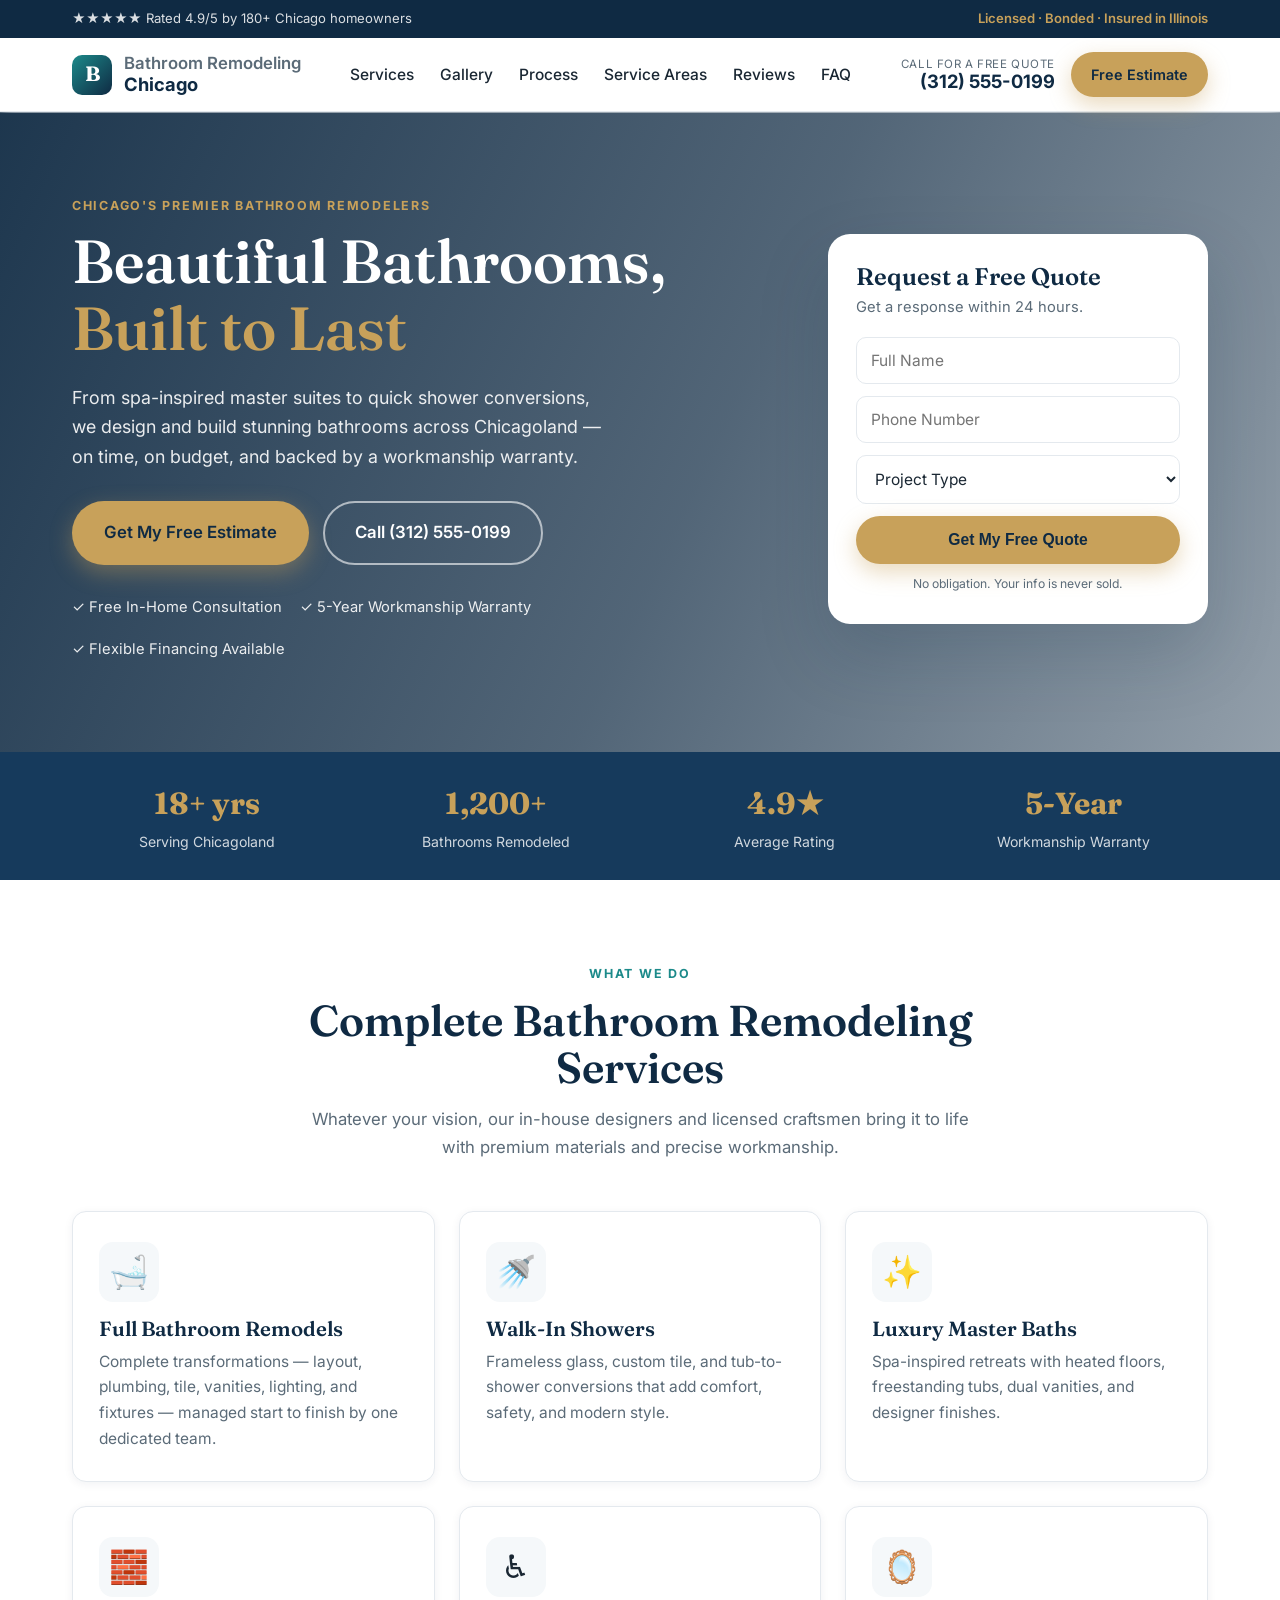
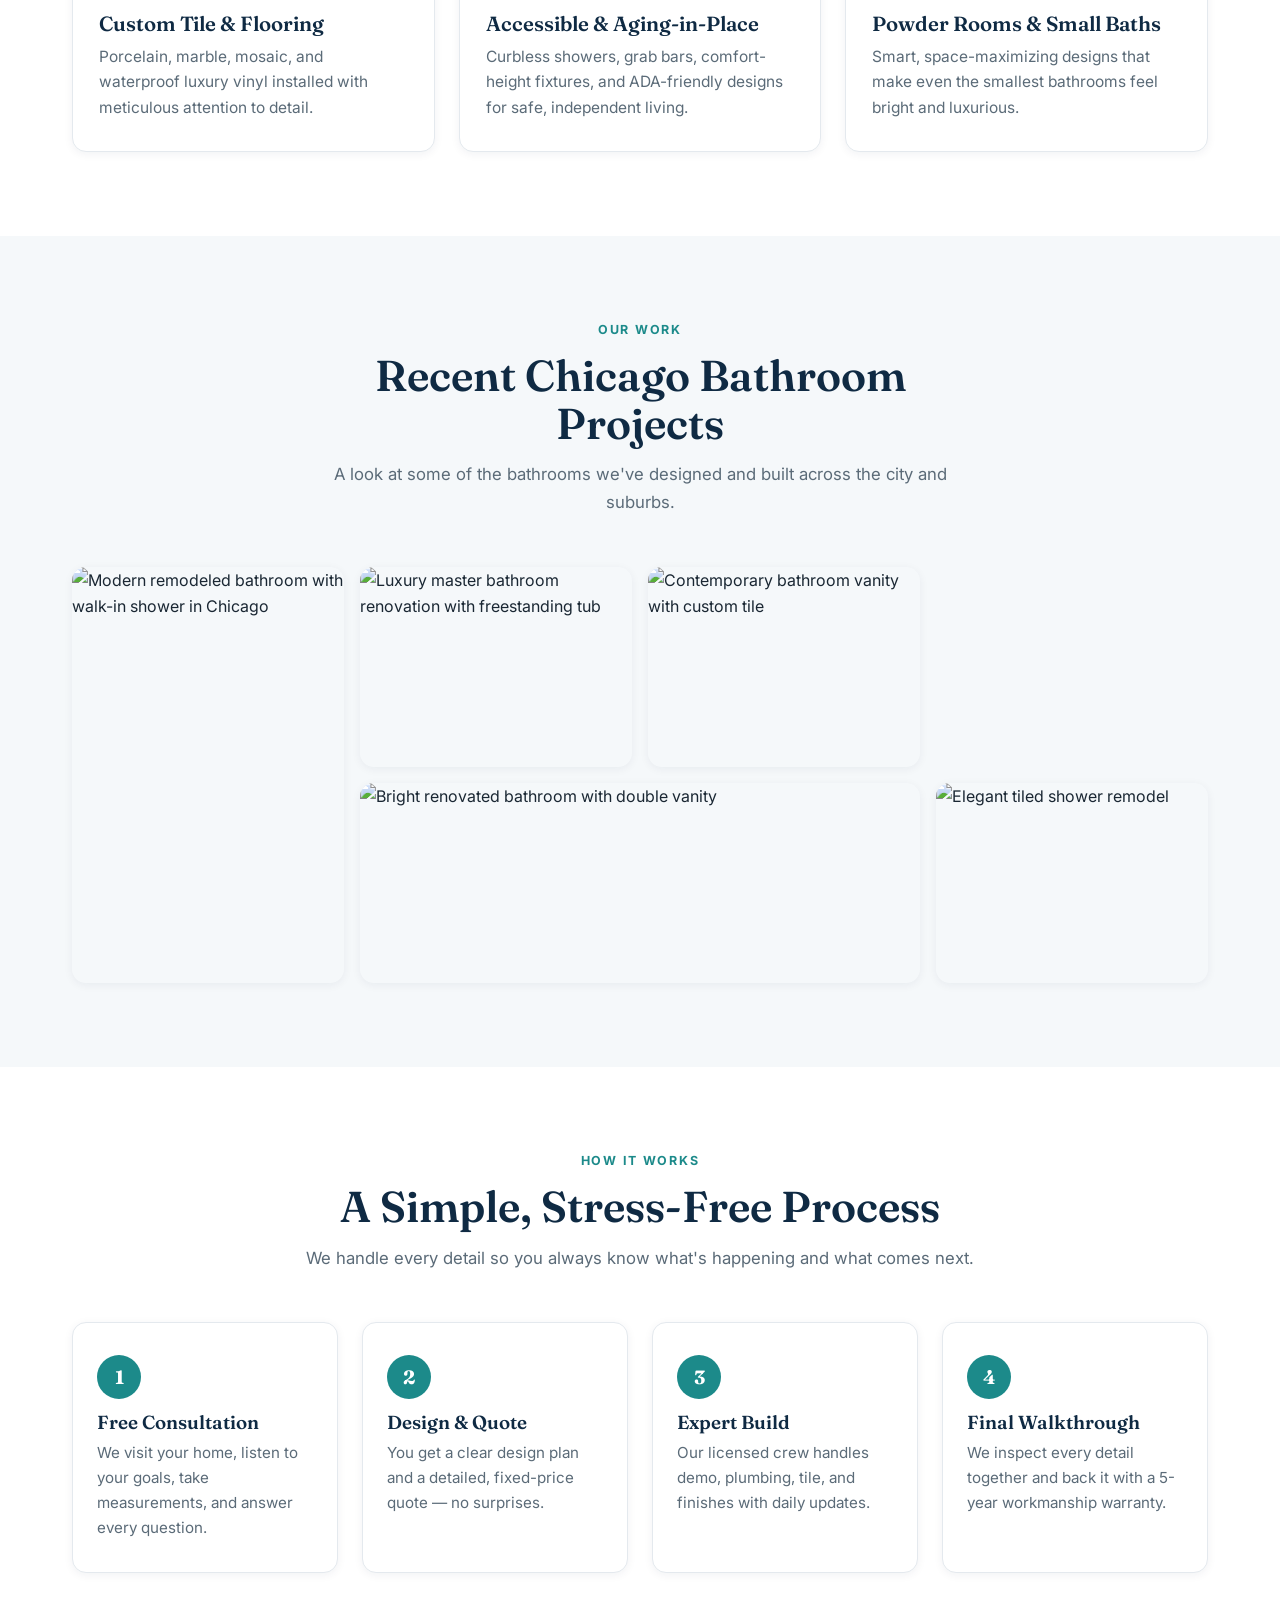
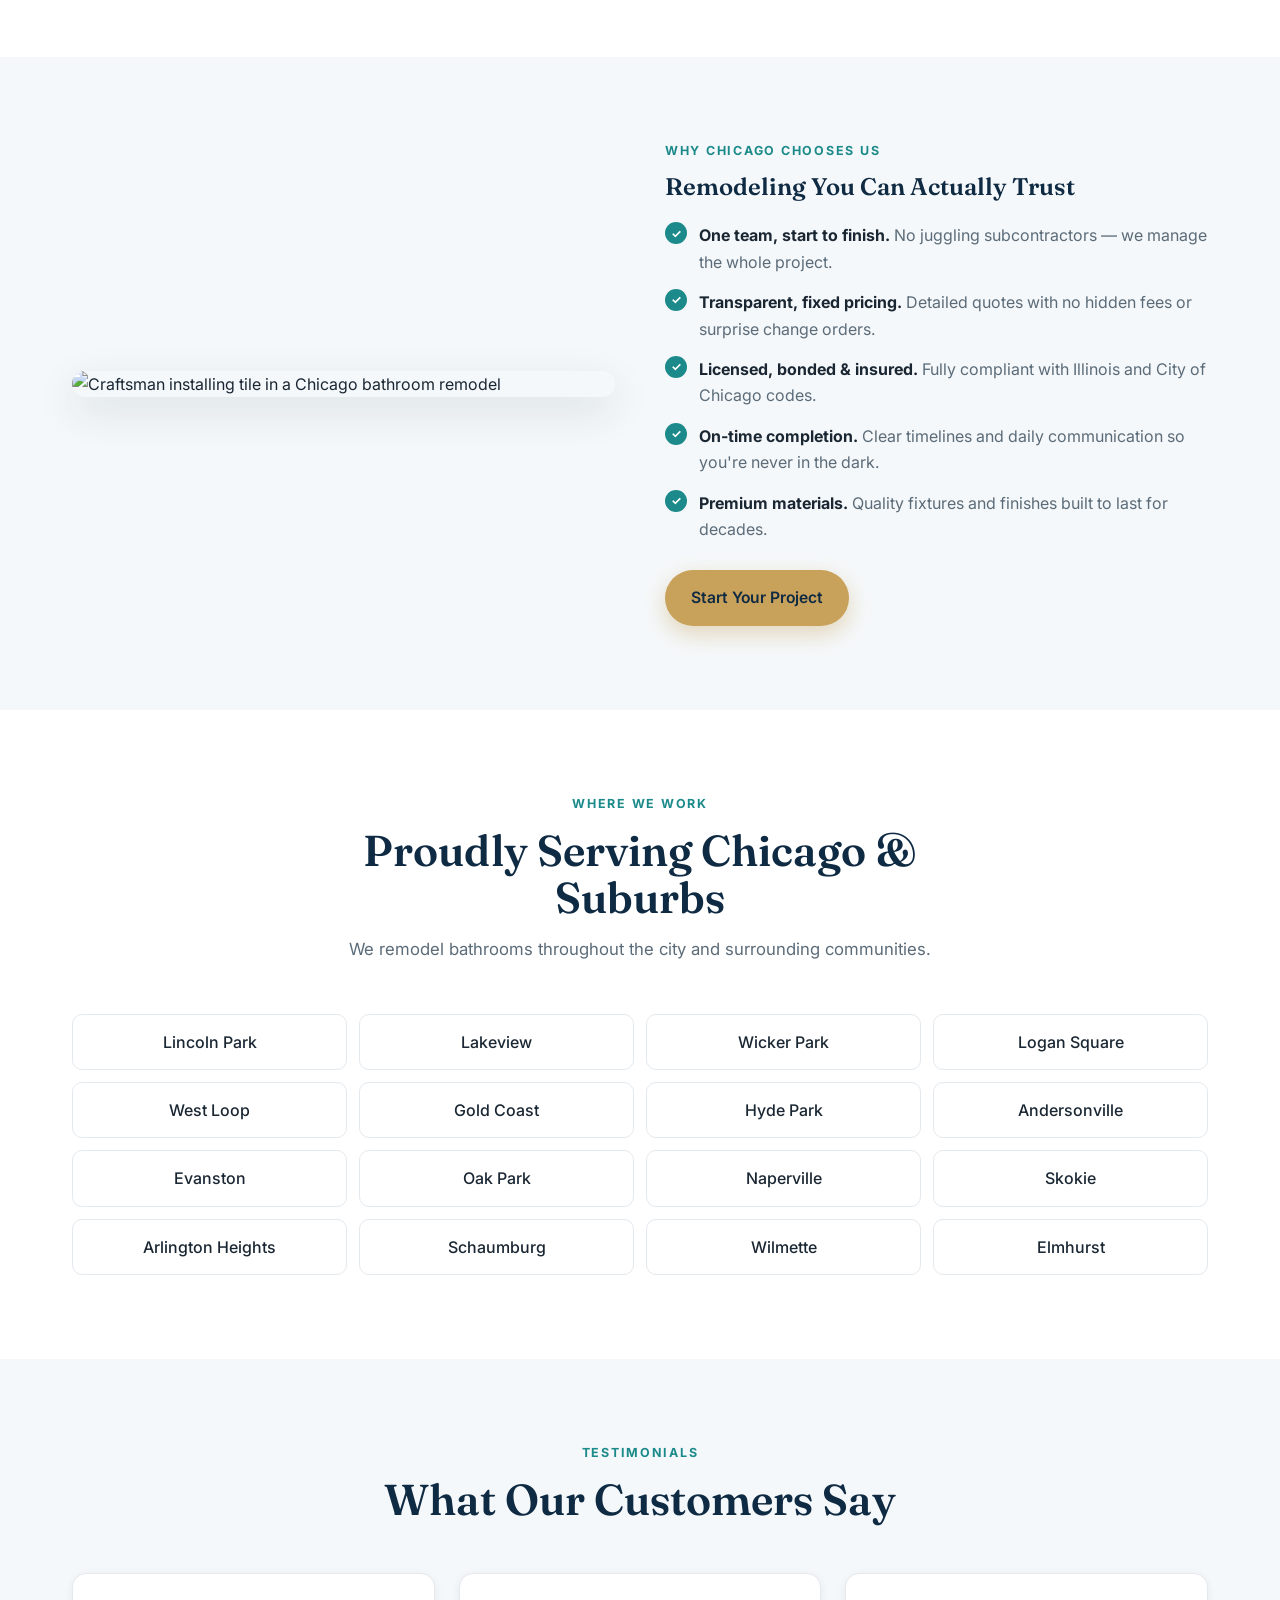
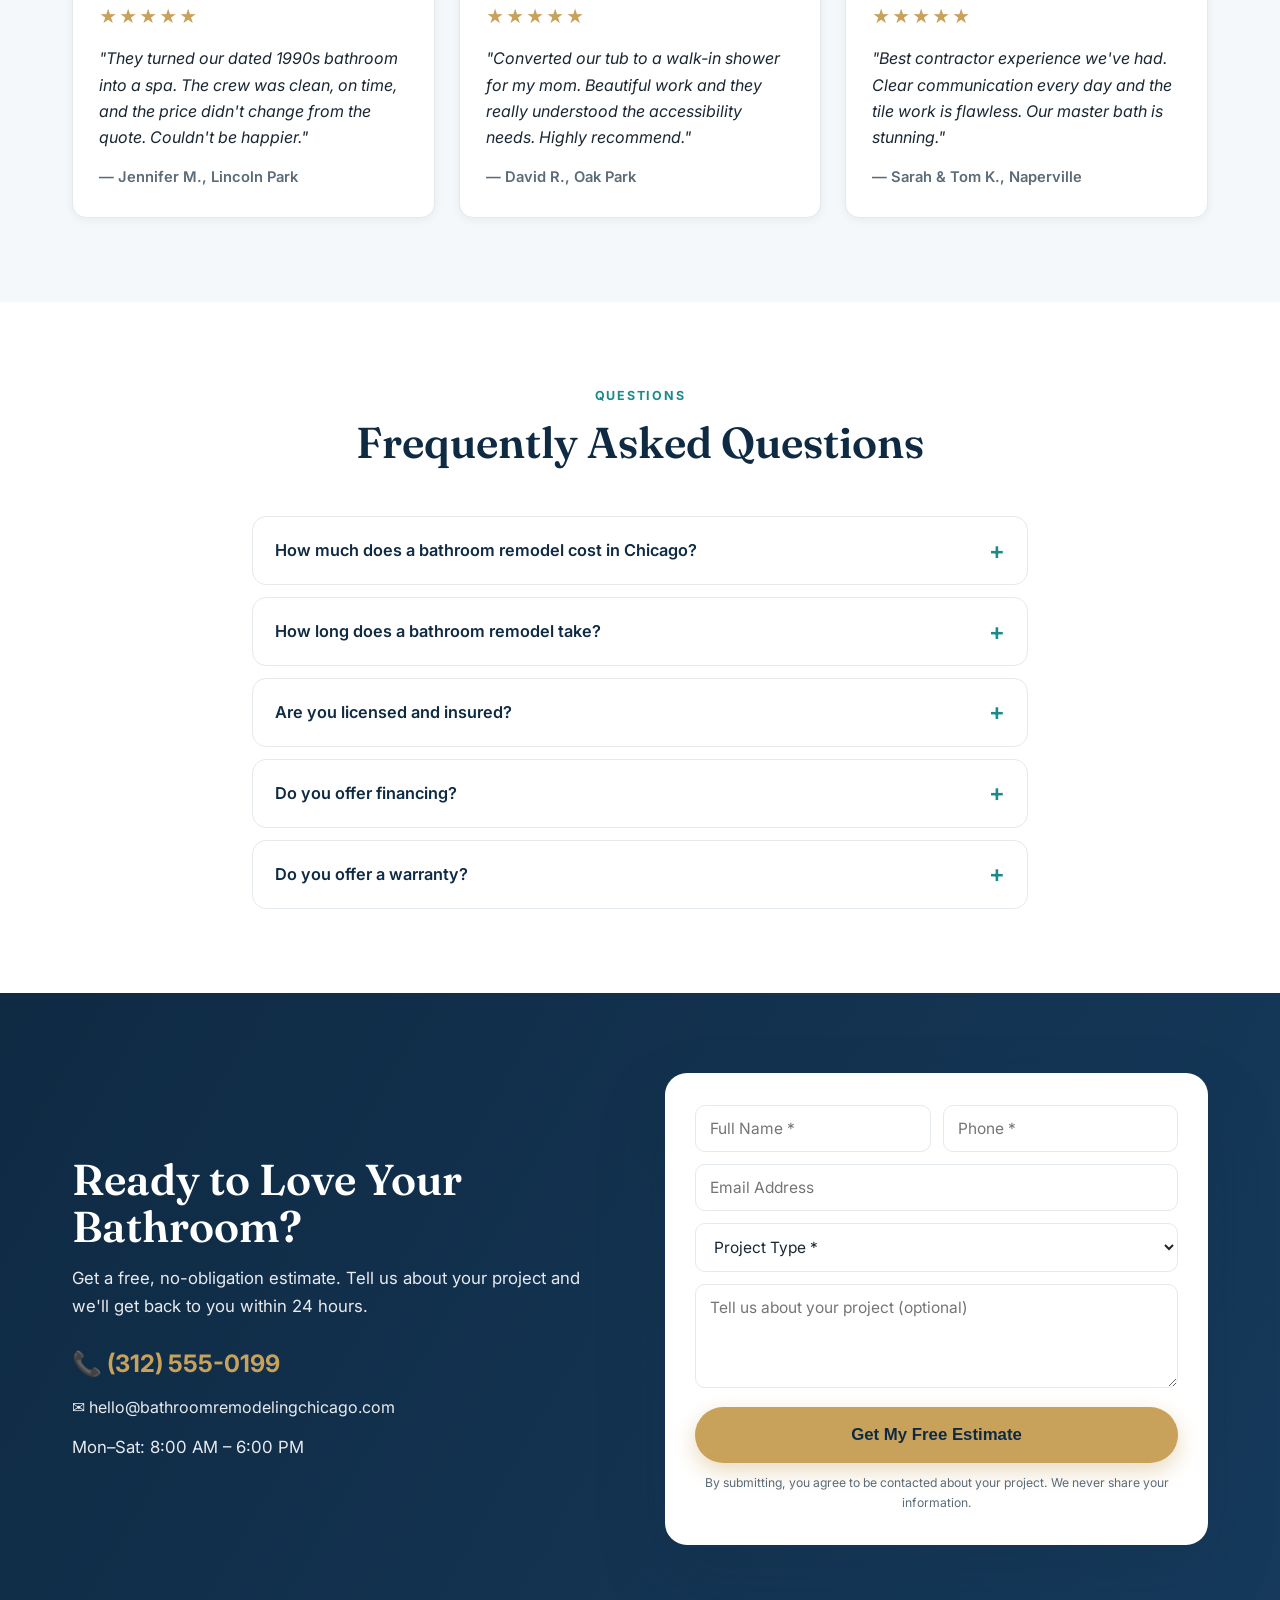
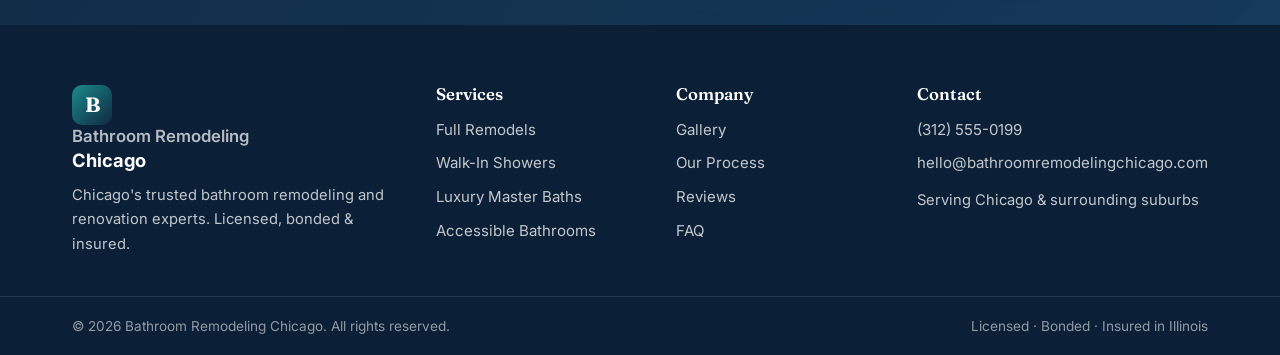
==== index.html @ 23d7e42a "Bathroom Remodeling Chicago marketing website" ====
<!DOCTYPE html>
<html lang="en">
<head>
  <meta charset="UTF-8" />
  <meta name="viewport" content="width=device-width, initial-scale=1.0" />
  <title>Bathroom Remodeling Chicago | Expert Bathroom Renovations & Design</title>
  <meta name="description" content="Chicago's trusted bathroom remodeling contractor. Licensed, bonded & insured. From walk-in showers to full luxury renovations. Free in-home estimates. Call today!" />
  <meta name="keywords" content="bathroom remodeling chicago, bathroom renovation chicago, shower remodel, bathroom contractor chicago, luxury bathroom design" />
  <meta name="robots" content="index, follow" />
  <link rel="canonical" href="https://bathroomremodelingchicago.com/" />

  <!-- Open Graph -->
  <meta property="og:title" content="Bathroom Remodeling Chicago | Expert Renovations & Design" />
  <meta property="og:description" content="Chicago's trusted bathroom remodeling contractor. Free in-home estimates. Licensed, bonded & insured." />
  <meta property="og:type" content="website" />
  <meta property="og:url" content="https://bathroomremodelingchicago.com/" />
  <meta property="og:image" content="https://images.unsplash.com/photo-1620626011761-996317b8d101?auto=format&fit=crop&w=1200&q=80" />

  <link rel="preconnect" href="https://fonts.googleapis.com" />
  <link rel="preconnect" href="https://fonts.gstatic.com" crossorigin />
  <link href="https://fonts.googleapis.com/css2?family=Fraunces:opsz,wght@9..144,400;9..144,600;9..144,700&family=Inter:wght@400;500;600;700&display=swap" rel="stylesheet" />
  <link rel="stylesheet" href="styles.css" />

  <!-- Local Business Structured Data -->
  <script type="application/ld+json">
  {
    "@context": "https://schema.org",
    "@type": "GeneralContractor",
    "name": "Bathroom Remodeling Chicago",
    "image": "https://images.unsplash.com/photo-1620626011761-996317b8d101?auto=format&fit=crop&w=1200&q=80",
    "url": "https://bathroomremodelingchicago.com",
    "telephone": "+1-312-555-0199",
    "priceRange": "$$",
    "address": {
      "@type": "PostalAddress",
      "streetAddress": "123 W Example Ave",
      "addressLocality": "Chicago",
      "addressRegion": "IL",
      "postalCode": "60601",
      "addressCountry": "US"
    },
    "areaServed": "Chicago Metropolitan Area",
    "openingHoursSpecification": {
      "@type": "OpeningHoursSpecification",
      "dayOfWeek": ["Monday","Tuesday","Wednesday","Thursday","Friday","Saturday"],
      "opens": "08:00",
      "closes": "18:00"
    },
    "aggregateRating": {
      "@type": "AggregateRating",
      "ratingValue": "4.9",
      "reviewCount": "187"
    }
  }
  </script>
</head>
<body>
  <!-- Top bar -->
  <div class="topbar">
    <div class="container topbar__inner">
      <span class="topbar__item">★★★★★ Rated 4.9/5 by 180+ Chicago homeowners</span>
      <span class="topbar__item topbar__item--right">Licensed · Bonded · Insured in Illinois</span>
    </div>
  </div>

  <!-- Header -->
  <header class="header" id="header">
    <div class="container header__inner">
      <a href="#home" class="brand">
        <span class="brand__mark">B</span>
        <span class="brand__text">Bathroom Remodeling <strong>Chicago</strong></span>
      </a>
      <nav class="nav" id="nav">
        <a href="#services">Services</a>
        <a href="#gallery">Gallery</a>
        <a href="#process">Process</a>
        <a href="#areas">Service Areas</a>
        <a href="#reviews">Reviews</a>
        <a href="#faq">FAQ</a>
      </nav>
      <div class="header__cta">
        <a href="tel:+13125550199" class="phone-link">
          <span class="phone-link__label">Call for a Free Quote</span>
          <span class="phone-link__number">(312) 555-0199</span>
        </a>
        <a href="#contact" class="btn btn--primary btn--sm">Free Estimate</a>
      </div>
      <button class="nav-toggle" id="navToggle" aria-label="Toggle menu">
        <span></span><span></span><span></span>
      </button>
    </div>
  </header>

  <!-- Hero -->
  <section class="hero" id="home">
    <div class="hero__bg"></div>
    <div class="container hero__inner">
      <div class="hero__content">
        <p class="eyebrow">Chicago's Premier Bathroom Remodelers</p>
        <h1>Beautiful Bathrooms, <span>Built to Last</span></h1>
        <p class="hero__lead">
          From spa-inspired master suites to quick shower conversions, we design and build
          stunning bathrooms across Chicagoland — on time, on budget, and backed by a
          workmanship warranty.
        </p>
        <div class="hero__actions">
          <a href="#contact" class="btn btn--primary btn--lg">Get My Free Estimate</a>
          <a href="tel:+13125550199" class="btn btn--ghost btn--lg">Call (312) 555-0199</a>
        </div>
        <ul class="hero__badges">
          <li>✓ Free In-Home Consultation</li>
          <li>✓ 5-Year Workmanship Warranty</li>
          <li>✓ Flexible Financing Available</li>
        </ul>
      </div>
      <div class="hero__card">
        <form class="quote-card" id="heroForm" novalidate>
          <h3>Request a Free Quote</h3>
          <p class="quote-card__sub">Get a response within 24 hours.</p>
          <input type="text" name="name" placeholder="Full Name" required />
          <input type="tel" name="phone" placeholder="Phone Number" required />
          <select name="project" required>
            <option value="" disabled selected>Project Type</option>
            <option>Full Bathroom Remodel</option>
            <option>Walk-In Shower / Tub-to-Shower</option>
            <option>Master Bath Renovation</option>
            <option>Small / Powder Room</option>
            <option>Accessibility / Aging-in-Place</option>
            <option>Other</option>
          </select>
          <button type="submit" class="btn btn--primary btn--block">Get My Free Quote</button>
          <p class="quote-card__fine">No obligation. Your info is never sold.</p>
        </form>
      </div>
    </div>
  </section>

  <!-- Trust strip -->
  <section class="trust">
    <div class="container trust__inner">
      <div class="trust__item"><strong>18+ yrs</strong><span>Serving Chicagoland</span></div>
      <div class="trust__item"><strong>1,200+</strong><span>Bathrooms Remodeled</span></div>
      <div class="trust__item"><strong>4.9★</strong><span>Average Rating</span></div>
      <div class="trust__item"><strong>5-Year</strong><span>Workmanship Warranty</span></div>
    </div>
  </section>

  <!-- Services -->
  <section class="section" id="services">
    <div class="container">
      <div class="section__head">
        <p class="eyebrow">What We Do</p>
        <h2>Complete Bathroom Remodeling Services</h2>
        <p class="section__lead">Whatever your vision, our in-house designers and licensed craftsmen bring it to life with premium materials and precise workmanship.</p>
      </div>
      <div class="cards">
        <article class="card">
          <div class="card__icon">🛁</div>
          <h3>Full Bathroom Remodels</h3>
          <p>Complete transformations — layout, plumbing, tile, vanities, lighting, and fixtures — managed start to finish by one dedicated team.</p>
        </article>
        <article class="card">
          <div class="card__icon">🚿</div>
          <h3>Walk-In Showers</h3>
          <p>Frameless glass, custom tile, and tub-to-shower conversions that add comfort, safety, and modern style.</p>
        </article>
        <article class="card">
          <div class="card__icon">✨</div>
          <h3>Luxury Master Baths</h3>
          <p>Spa-inspired retreats with heated floors, freestanding tubs, dual vanities, and designer finishes.</p>
        </article>
        <article class="card">
          <div class="card__icon">🧱</div>
          <h3>Custom Tile & Flooring</h3>
          <p>Porcelain, marble, mosaic, and waterproof luxury vinyl installed with meticulous attention to detail.</p>
        </article>
        <article class="card">
          <div class="card__icon">♿</div>
          <h3>Accessible & Aging-in-Place</h3>
          <p>Curbless showers, grab bars, comfort-height fixtures, and ADA-friendly designs for safe, independent living.</p>
        </article>
        <article class="card">
          <div class="card__icon">🪞</div>
          <h3>Powder Rooms & Small Baths</h3>
          <p>Smart, space-maximizing designs that make even the smallest bathrooms feel bright and luxurious.</p>
        </article>
      </div>
    </div>
  </section>

  <!-- Gallery -->
  <section class="section section--alt" id="gallery">
    <div class="container">
      <div class="section__head">
        <p class="eyebrow">Our Work</p>
        <h2>Recent Chicago Bathroom Projects</h2>
        <p class="section__lead">A look at some of the bathrooms we've designed and built across the city and suburbs.</p>
      </div>
      <div class="gallery">
        <figure class="gallery__item gallery__item--tall">
          <img src="https://images.unsplash.com/photo-1620626011761-996317b8d101?auto=format&fit=crop&w=800&q=80" alt="Modern remodeled bathroom with walk-in shower in Chicago" loading="lazy" />
        </figure>
        <figure class="gallery__item">
          <img src="https://images.unsplash.com/photo-1584622650111-993a426fbf0a?auto=format&fit=crop&w=800&q=80" alt="Luxury master bathroom renovation with freestanding tub" loading="lazy" />
        </figure>
        <figure class="gallery__item">
          <img src="https://images.unsplash.com/photo-1600566753086-00f18fb6b3ea?auto=format&fit=crop&w=800&q=80" alt="Contemporary bathroom vanity with custom tile" loading="lazy" />
        </figure>
        <figure class="gallery__item gallery__item--wide">
          <img src="https://images.unsplash.com/photo-1552321554-5fefe8c9ef14?auto=format&fit=crop&w=1000&q=80" alt="Bright renovated bathroom with double vanity" loading="lazy" />
        </figure>
        <figure class="gallery__item">
          <img src="https://images.unsplash.com/photo-1600607687920-4e2a09cf159d?auto=format&fit=crop&w=800&q=80" alt="Elegant tiled shower remodel" loading="lazy" />
        </figure>
      </div>
    </div>
  </section>

  <!-- Process -->
  <section class="section" id="process">
    <div class="container">
      <div class="section__head">
        <p class="eyebrow">How It Works</p>
        <h2>A Simple, Stress-Free Process</h2>
        <p class="section__lead">We handle every detail so you always know what's happening and what comes next.</p>
      </div>
      <ol class="steps">
        <li class="step">
          <span class="step__num">1</span>
          <h3>Free Consultation</h3>
          <p>We visit your home, listen to your goals, take measurements, and answer every question.</p>
        </li>
        <li class="step">
          <span class="step__num">2</span>
          <h3>Design & Quote</h3>
          <p>You get a clear design plan and a detailed, fixed-price quote — no surprises.</p>
        </li>
        <li class="step">
          <span class="step__num">3</span>
          <h3>Expert Build</h3>
          <p>Our licensed crew handles demo, plumbing, tile, and finishes with daily updates.</p>
        </li>
        <li class="step">
          <span class="step__num">4</span>
          <h3>Final Walkthrough</h3>
          <p>We inspect every detail together and back it with a 5-year workmanship warranty.</p>
        </li>
      </ol>
    </div>
  </section>

  <!-- Why choose us -->
  <section class="section section--alt" id="why">
    <div class="container why">
      <div class="why__media">
        <img src="https://images.unsplash.com/photo-1595515106969-1ce29566ff1c?auto=format&fit=crop&w=900&q=80" alt="Craftsman installing tile in a Chicago bathroom remodel" loading="lazy" />
      </div>
      <div class="why__content">
        <p class="eyebrow">Why Chicago Chooses Us</p>
        <h2>Remodeling You Can Actually Trust</h2>
        <ul class="ticks">
          <li><strong>One team, start to finish.</strong> No juggling subcontractors — we manage the whole project.</li>
          <li><strong>Transparent, fixed pricing.</strong> Detailed quotes with no hidden fees or surprise change orders.</li>
          <li><strong>Licensed, bonded & insured.</strong> Fully compliant with Illinois and City of Chicago codes.</li>
          <li><strong>On-time completion.</strong> Clear timelines and daily communication so you're never in the dark.</li>
          <li><strong>Premium materials.</strong> Quality fixtures and finishes built to last for decades.</li>
        </ul>
        <a href="#contact" class="btn btn--primary">Start Your Project</a>
      </div>
    </div>
  </section>

  <!-- Service areas -->
  <section class="section" id="areas">
    <div class="container">
      <div class="section__head">
        <p class="eyebrow">Where We Work</p>
        <h2>Proudly Serving Chicago & Suburbs</h2>
        <p class="section__lead">We remodel bathrooms throughout the city and surrounding communities.</p>
      </div>
      <ul class="areas">
        <li>Lincoln Park</li><li>Lakeview</li><li>Wicker Park</li><li>Logan Square</li>
        <li>West Loop</li><li>Gold Coast</li><li>Hyde Park</li><li>Andersonville</li>
        <li>Evanston</li><li>Oak Park</li><li>Naperville</li><li>Skokie</li>
        <li>Arlington Heights</li><li>Schaumburg</li><li>Wilmette</li><li>Elmhurst</li>
      </ul>
    </div>
  </section>

  <!-- Reviews -->
  <section class="section section--alt" id="reviews">
    <div class="container">
      <div class="section__head">
        <p class="eyebrow">Testimonials</p>
        <h2>What Our Customers Say</h2>
      </div>
      <div class="reviews">
        <figure class="review">
          <div class="review__stars">★★★★★</div>
          <blockquote>"They turned our dated 1990s bathroom into a spa. The crew was clean, on time, and the price didn't change from the quote. Couldn't be happier."</blockquote>
          <figcaption>— Jennifer M., Lincoln Park</figcaption>
        </figure>
        <figure class="review">
          <div class="review__stars">★★★★★</div>
          <blockquote>"Converted our tub to a walk-in shower for my mom. Beautiful work and they really understood the accessibility needs. Highly recommend."</blockquote>
          <figcaption>— David R., Oak Park</figcaption>
        </figure>
        <figure class="review">
          <div class="review__stars">★★★★★</div>
          <blockquote>"Best contractor experience we've had. Clear communication every day and the tile work is flawless. Our master bath is stunning."</blockquote>
          <figcaption>— Sarah & Tom K., Naperville</figcaption>
        </figure>
      </div>
    </div>
  </section>

  <!-- FAQ -->
  <section class="section" id="faq">
    <div class="container container--narrow">
      <div class="section__head">
        <p class="eyebrow">Questions</p>
        <h2>Frequently Asked Questions</h2>
      </div>
      <div class="faq">
        <details class="faq__item">
          <summary>How much does a bathroom remodel cost in Chicago?</summary>
          <p>Most projects range from $12,000 for a straightforward update to $40,000+ for a full luxury master bath. Costs depend on size, materials, and scope. We provide a free, detailed, fixed-price quote so you know exactly what you'll pay.</p>
        </details>
        <details class="faq__item">
          <summary>How long does a bathroom remodel take?</summary>
          <p>A typical full remodel takes 2–4 weeks. Smaller updates or shower conversions can often be completed in about a week. We give you a clear timeline before we start.</p>
        </details>
        <details class="faq__item">
          <summary>Are you licensed and insured?</summary>
          <p>Yes. We are fully licensed, bonded, and insured in Illinois and pull all required City of Chicago permits for your project.</p>
        </details>
        <details class="faq__item">
          <summary>Do you offer financing?</summary>
          <p>Yes — flexible financing options are available for qualified homeowners. Ask about it during your free consultation.</p>
        </details>
        <details class="faq__item">
          <summary>Do you offer a warranty?</summary>
          <p>Absolutely. Every project is backed by our 5-year workmanship warranty, plus manufacturer warranties on materials and fixtures.</p>
        </details>
      </div>
    </div>
  </section>

  <!-- Contact / CTA -->
  <section class="cta" id="contact">
    <div class="container cta__inner">
      <div class="cta__content">
        <h2>Ready to Love Your Bathroom?</h2>
        <p>Get a free, no-obligation estimate. Tell us about your project and we'll get back to you within 24 hours.</p>
        <div class="cta__contacts">
          <a href="tel:+13125550199" class="cta__phone">📞 (312) 555-0199</a>
          <a href="mailto:hello@bathroomremodelingchicago.com" class="cta__email">✉️ hello@bathroomremodelingchicago.com</a>
        </div>
        <p class="cta__hours">Mon–Sat: 8:00 AM – 6:00 PM</p>
      </div>
      <form class="contact-form" id="contactForm" novalidate>
        <div class="form-row">
          <input type="text" name="name" placeholder="Full Name *" required />
          <input type="tel" name="phone" placeholder="Phone *" required />
        </div>
        <input type="email" name="email" placeholder="Email Address" />
        <select name="project" required>
          <option value="" disabled selected>Project Type *</option>
          <option>Full Bathroom Remodel</option>
          <option>Walk-In Shower / Tub-to-Shower</option>
          <option>Master Bath Renovation</option>
          <option>Small / Powder Room</option>
          <option>Accessibility / Aging-in-Place</option>
          <option>Other</option>
        </select>
        <textarea name="message" rows="4" placeholder="Tell us about your project (optional)"></textarea>
        <button type="submit" class="btn btn--primary btn--block btn--lg">Get My Free Estimate</button>
        <p class="contact-form__fine">By submitting, you agree to be contacted about your project. We never share your information.</p>
      </form>
    </div>
  </section>

  <!-- Footer -->
  <footer class="footer">
    <div class="container footer__inner">
      <div class="footer__col">
        <a href="#home" class="brand brand--light">
          <span class="brand__mark">B</span>
          <span class="brand__text">Bathroom Remodeling <strong>Chicago</strong></span>
        </a>
        <p>Chicago's trusted bathroom remodeling and renovation experts. Licensed, bonded & insured.</p>
      </div>
      <div class="footer__col">
        <h4>Services</h4>
        <a href="#services">Full Remodels</a>
        <a href="#services">Walk-In Showers</a>
        <a href="#services">Luxury Master Baths</a>
        <a href="#services">Accessible Bathrooms</a>
      </div>
      <div class="footer__col">
        <h4>Company</h4>
        <a href="#gallery">Gallery</a>
        <a href="#process">Our Process</a>
        <a href="#reviews">Reviews</a>
        <a href="#faq">FAQ</a>
      </div>
      <div class="footer__col">
        <h4>Contact</h4>
        <a href="tel:+13125550199">(312) 555-0199</a>
        <a href="mailto:hello@bathroomremodelingchicago.com">hello@bathroomremodelingchicago.com</a>
        <p>Serving Chicago & surrounding suburbs</p>
      </div>
    </div>
    <div class="footer__bottom">
      <div class="container footer__bottom-inner">
        <span>© <span id="year"></span> Bathroom Remodeling Chicago. All rights reserved.</span>
        <span>Licensed · Bonded · Insured in Illinois</span>
      </div>
    </div>
  </footer>

  <!-- Sticky mobile call bar -->
  <a href="tel:+13125550199" class="mobile-call">📞 Call for a Free Quote</a>

  <script src="script.js"></script>
</body>
</html>
---- styles.css ----
/* ===== Design tokens ===== */
:root {
  --navy: #0f2a43;
  --navy-700: #163a5c;
  --teal: #1c8a8a;
  --teal-600: #157575;
  --gold: #c8a15a;
  --gold-600: #b58e45;
  --ink: #1a2733;
  --muted: #5b6b78;
  --line: #e4e9ee;
  --bg: #ffffff;
  --bg-alt: #f5f8fa;
  --white: #ffffff;
  --radius: 14px;
  --radius-lg: 22px;
  --shadow-sm: 0 2px 10px rgba(15, 42, 67, 0.06);
  --shadow: 0 14px 40px rgba(15, 42, 67, 0.12);
  --shadow-lg: 0 30px 70px rgba(15, 42, 67, 0.18);
  --maxw: 1180px;
  --font-head: "Fraunces", Georgia, serif;
  --font-body: "Inter", system-ui, -apple-system, Segoe UI, Roboto, sans-serif;
}

* { box-sizing: border-box; margin: 0; padding: 0; }

html { scroll-behavior: smooth; scroll-padding-top: 90px; }

body {
  font-family: var(--font-body);
  color: var(--ink);
  background: var(--bg);
  line-height: 1.65;
  -webkit-font-smoothing: antialiased;
}

img { max-width: 100%; display: block; }

a { color: inherit; text-decoration: none; }

h1, h2, h3, h4 { font-family: var(--font-head); font-weight: 600; line-height: 1.1; color: var(--navy); }

.container { width: 100%; max-width: var(--maxw); margin: 0 auto; padding: 0 22px; }
.container--narrow { max-width: 820px; }

.eyebrow {
  text-transform: uppercase;
  letter-spacing: 0.14em;
  font-size: 0.78rem;
  font-weight: 700;
  color: var(--teal);
  margin-bottom: 12px;
}

/* ===== Buttons ===== */
.btn {
  display: inline-flex;
  align-items: center;
  justify-content: center;
  gap: 8px;
  font-weight: 600;
  font-size: 0.98rem;
  padding: 13px 24px;
  border-radius: 999px;
  border: 2px solid transparent;
  cursor: pointer;
  transition: transform 0.15s ease, box-shadow 0.2s ease, background 0.2s ease;
  white-space: nowrap;
}
.btn:hover { transform: translateY(-2px); }
.btn--primary { background: var(--gold); color: var(--navy); box-shadow: 0 8px 22px rgba(200, 161, 90, 0.4); }
.btn--primary:hover { background: var(--gold-600); }
.btn--ghost { background: transparent; color: var(--white); border-color: rgba(255,255,255,0.6); }
.btn--ghost:hover { background: rgba(255,255,255,0.12); }
.btn--sm { padding: 9px 18px; font-size: 0.9rem; }
.btn--lg { padding: 16px 30px; font-size: 1.05rem; }
.btn--block { width: 100%; }

/* ===== Topbar ===== */
.topbar { background: var(--navy); color: rgba(255,255,255,0.85); font-size: 0.82rem; }
.topbar__inner { display: flex; justify-content: space-between; padding: 8px 22px; }
.topbar__item--right { color: var(--gold); font-weight: 600; }

/* ===== Header ===== */
.header {
  position: sticky; top: 0; z-index: 50;
  background: rgba(255,255,255,0.96);
  backdrop-filter: blur(8px);
  border-bottom: 1px solid var(--line);
  transition: box-shadow 0.2s ease;
}
.header.is-scrolled { box-shadow: var(--shadow-sm); }
.header__inner { display: flex; align-items: center; justify-content: space-between; padding: 14px 22px; gap: 20px; }

.brand { display: flex; align-items: center; gap: 12px; }
.brand__mark {
  width: 40px; height: 40px; border-radius: 10px;
  background: linear-gradient(135deg, var(--teal), var(--navy));
  color: #fff; font-family: var(--font-head); font-weight: 700; font-size: 1.3rem;
  display: grid; place-items: center; flex: none;
}
.brand__text { font-size: 1.05rem; font-weight: 600; color: var(--muted); line-height: 1.15; }
.brand__text strong { color: var(--navy); display: block; font-size: 1.15rem; }

.nav { display: flex; gap: 26px; }
.nav a { font-weight: 500; color: var(--ink); font-size: 0.97rem; position: relative; }
.nav a::after { content: ""; position: absolute; left: 0; bottom: -6px; width: 0; height: 2px; background: var(--gold); transition: width 0.2s ease; }
.nav a:hover { color: var(--teal); }
.nav a:hover::after { width: 100%; }

.header__cta { display: flex; align-items: center; gap: 16px; }
.phone-link { text-align: right; line-height: 1.1; white-space: nowrap; }
.phone-link__label { display: block; font-size: 0.72rem; color: var(--muted); text-transform: uppercase; letter-spacing: 0.05em; }
.phone-link__number { display: block; font-size: 1.15rem; font-weight: 700; color: var(--navy); }
.phone-link:hover .phone-link__number { color: var(--teal); }

.nav-toggle { display: none; flex-direction: column; gap: 5px; background: none; border: 0; cursor: pointer; padding: 6px; }
.nav-toggle span { width: 26px; height: 3px; background: var(--navy); border-radius: 2px; transition: 0.25s; }

/* ===== Hero ===== */
.hero { position: relative; color: #fff; overflow: hidden; }
.hero__bg {
  position: absolute; inset: 0;
  background:
    linear-gradient(115deg, rgba(15,42,67,0.94) 0%, rgba(15,42,67,0.72) 55%, rgba(15,42,67,0.45) 100%),
    url("https://images.unsplash.com/photo-1584622650111-993a426fbf0a?auto=format&fit=crop&w=1600&q=80") center/cover no-repeat;
}
.hero__inner { position: relative; display: grid; grid-template-columns: 1.15fr 0.85fr; gap: 50px; align-items: center; padding: 84px 22px 90px; }
.hero__content .eyebrow { color: var(--gold); }
.hero h1 { font-size: clamp(2.4rem, 5vw, 3.8rem); color: #fff; }
.hero h1 span { color: var(--gold); }
.hero__lead { margin: 20px 0 30px; font-size: 1.12rem; color: rgba(255,255,255,0.9); max-width: 540px; }
.hero__actions { display: flex; gap: 14px; flex-wrap: wrap; }
.hero__badges { list-style: none; display: flex; flex-wrap: wrap; gap: 18px; margin-top: 30px; font-size: 0.92rem; color: rgba(255,255,255,0.9); }

.hero__card { display: flex; justify-content: flex-end; }
.quote-card {
  background: #fff; color: var(--ink); border-radius: var(--radius-lg);
  padding: 30px 28px; width: 100%; max-width: 380px; box-shadow: var(--shadow-lg);
}
.quote-card h3 { font-size: 1.5rem; margin-bottom: 4px; }
.quote-card__sub { color: var(--muted); font-size: 0.92rem; margin-bottom: 18px; }
.quote-card input, .quote-card select,
.contact-form input, .contact-form select, .contact-form textarea {
  width: 100%; padding: 13px 14px; margin-bottom: 12px;
  border: 1.5px solid var(--line); border-radius: 10px;
  font-family: inherit; font-size: 0.97rem; color: var(--ink); background: #fff;
  transition: border-color 0.15s ease, box-shadow 0.15s ease;
}
.quote-card input:focus, .quote-card select:focus,
.contact-form input:focus, .contact-form select:focus, .contact-form textarea:focus {
  outline: none; border-color: var(--teal); box-shadow: 0 0 0 3px rgba(28,138,138,0.15);
}
.quote-card__fine, .contact-form__fine { font-size: 0.76rem; color: var(--muted); text-align: center; margin-top: 10px; }

/* ===== Trust strip ===== */
.trust { background: var(--navy-700); }
.trust__inner { display: grid; grid-template-columns: repeat(4, 1fr); gap: 20px; padding: 26px 22px; text-align: center; color: #fff; }
.trust__item strong { display: block; font-family: var(--font-head); font-size: 1.9rem; color: var(--gold); }
.trust__item span { font-size: 0.88rem; color: rgba(255,255,255,0.8); }

/* ===== Sections ===== */
.section { padding: 84px 0; }
.section--alt { background: var(--bg-alt); }
.section__head { text-align: center; max-width: 680px; margin: 0 auto 50px; }
.section__head h2 { font-size: clamp(1.9rem, 3.6vw, 2.7rem); }
.section__lead { color: var(--muted); margin-top: 14px; font-size: 1.05rem; }

/* ===== Cards ===== */
.cards { display: grid; grid-template-columns: repeat(3, 1fr); gap: 24px; }
.card {
  background: #fff; border: 1px solid var(--line); border-radius: var(--radius);
  padding: 30px 26px; box-shadow: var(--shadow-sm);
  transition: transform 0.2s ease, box-shadow 0.2s ease, border-color 0.2s ease;
}
.card:hover { transform: translateY(-5px); box-shadow: var(--shadow); border-color: transparent; }
.card__icon { font-size: 2rem; width: 60px; height: 60px; display: grid; place-items: center; background: var(--bg-alt); border-radius: 14px; margin-bottom: 16px; }
.card h3 { font-size: 1.28rem; margin-bottom: 8px; }
.card p { color: var(--muted); font-size: 0.97rem; }

/* ===== Gallery ===== */
.gallery { display: grid; grid-template-columns: repeat(4, 1fr); grid-auto-rows: 200px; gap: 16px; }
.gallery__item { overflow: hidden; border-radius: var(--radius); box-shadow: var(--shadow-sm); }
.gallery__item img { width: 100%; height: 100%; object-fit: cover; transition: transform 0.5s ease; }
.gallery__item:hover img { transform: scale(1.07); }
.gallery__item--tall { grid-row: span 2; }
.gallery__item--wide { grid-column: span 2; }

/* ===== Steps ===== */
.steps { list-style: none; display: grid; grid-template-columns: repeat(4, 1fr); gap: 24px; counter-reset: step; }
.step { position: relative; padding: 32px 24px; background: #fff; border: 1px solid var(--line); border-radius: var(--radius); box-shadow: var(--shadow-sm); }
.step__num { display: grid; place-items: center; width: 44px; height: 44px; border-radius: 50%; background: var(--teal); color: #fff; font-family: var(--font-head); font-weight: 700; font-size: 1.2rem; margin-bottom: 14px; }
.step h3 { font-size: 1.18rem; margin-bottom: 6px; }
.step p { color: var(--muted); font-size: 0.95rem; }

/* ===== Why ===== */
.why { display: grid; grid-template-columns: 1fr 1fr; gap: 50px; align-items: center; }
.why__media img { border-radius: var(--radius-lg); box-shadow: var(--shadow); height: 100%; max-height: 480px; object-fit: cover; width: 100%; }
.ticks { list-style: none; margin: 22px 0 28px; display: grid; gap: 14px; }
.ticks li { position: relative; padding-left: 34px; color: var(--muted); }
.ticks li strong { color: var(--ink); }
.ticks li::before { content: "✓"; position: absolute; left: 0; top: 0; width: 22px; height: 22px; background: var(--teal); color: #fff; border-radius: 50%; display: grid; place-items: center; font-size: 0.75rem; font-weight: 700; }

/* ===== Areas ===== */
.areas { list-style: none; display: grid; grid-template-columns: repeat(4, 1fr); gap: 12px; }
.areas li { background: #fff; border: 1px solid var(--line); border-radius: 10px; padding: 14px 16px; text-align: center; font-weight: 500; color: var(--ink); transition: 0.2s; }
.areas li:hover { border-color: var(--teal); color: var(--teal); }

/* ===== Reviews ===== */
.reviews { display: grid; grid-template-columns: repeat(3, 1fr); gap: 24px; }
.review { background: #fff; border: 1px solid var(--line); border-radius: var(--radius); padding: 28px 26px; box-shadow: var(--shadow-sm); }
.review__stars { color: var(--gold); font-size: 1.1rem; letter-spacing: 2px; margin-bottom: 14px; }
.review blockquote { font-size: 1rem; color: var(--ink); font-style: italic; margin-bottom: 14px; }
.review figcaption { font-weight: 600; color: var(--muted); font-size: 0.92rem; }

/* ===== FAQ ===== */
.faq { display: grid; gap: 12px; }
.faq__item { background: #fff; border: 1px solid var(--line); border-radius: var(--radius); padding: 4px 22px; }
.faq__item summary { cursor: pointer; font-weight: 600; color: var(--navy); padding: 16px 0; list-style: none; position: relative; padding-right: 30px; font-size: 1.02rem; }
.faq__item summary::-webkit-details-marker { display: none; }
.faq__item summary::after { content: "+"; position: absolute; right: 0; top: 50%; transform: translateY(-50%); font-size: 1.5rem; color: var(--teal); transition: transform 0.2s; }
.faq__item[open] summary::after { content: "−"; }
.faq__item p { color: var(--muted); padding-bottom: 18px; }

/* ===== CTA / Contact ===== */
.cta { background: linear-gradient(120deg, var(--navy) 0%, var(--navy-700) 100%); color: #fff; padding: 80px 0; }
.cta__inner { display: grid; grid-template-columns: 1fr 1fr; gap: 50px; align-items: center; }
.cta__content h2 { color: #fff; font-size: clamp(1.9rem, 3.6vw, 2.7rem); }
.cta__content p { color: rgba(255,255,255,0.9); margin-top: 14px; font-size: 1.05rem; }
.cta__contacts { display: flex; flex-direction: column; gap: 10px; margin: 24px 0 8px; }
.cta__phone { font-size: 1.5rem; font-weight: 700; color: var(--gold); }
.cta__email { color: rgba(255,255,255,0.9); }
.cta__hours { color: rgba(255,255,255,0.75); font-size: 0.92rem; }
.contact-form { background: #fff; border-radius: var(--radius-lg); padding: 32px 30px; box-shadow: var(--shadow-lg); }
.contact-form textarea { resize: vertical; }
.form-row { display: grid; grid-template-columns: 1fr 1fr; gap: 12px; }
.form-row input { margin-bottom: 12px; }

/* ===== Footer ===== */
.footer { background: #0b2036; color: rgba(255,255,255,0.75); padding: 60px 0 0; }
.footer__inner { display: grid; grid-template-columns: 1.6fr 1fr 1fr 1.3fr; gap: 36px; padding-bottom: 40px; }
.brand--light .brand__text { color: rgba(255,255,255,0.7); }
.brand--light .brand__text strong { color: #fff; }
.footer__col p { margin-top: 12px; font-size: 0.92rem; }
.footer__col h4 { color: #fff; margin-bottom: 14px; font-size: 1.05rem; }
.footer__col a { display: block; margin-bottom: 9px; font-size: 0.94rem; transition: color 0.15s; }
.footer__col a:hover { color: var(--gold); }
.footer__bottom { border-top: 1px solid rgba(255,255,255,0.1); padding: 18px 0; }
.footer__bottom-inner { display: flex; justify-content: space-between; font-size: 0.85rem; color: rgba(255,255,255,0.55); }

/* ===== Mobile call bar ===== */
.mobile-call { display: none; position: fixed; bottom: 0; left: 0; right: 0; z-index: 60; background: var(--gold); color: var(--navy); text-align: center; font-weight: 700; padding: 15px; box-shadow: 0 -4px 20px rgba(0,0,0,0.15); }

/* ===== Toast ===== */
.toast { position: fixed; bottom: 24px; left: 50%; transform: translateX(-50%) translateY(120%); background: var(--navy); color: #fff; padding: 14px 26px; border-radius: 999px; box-shadow: var(--shadow-lg); z-index: 100; transition: transform 0.35s ease; font-weight: 500; }
.toast.is-visible { transform: translateX(-50%) translateY(0); }

/* ===== Responsive ===== */
@media (max-width: 980px) {
  .hero__inner { grid-template-columns: 1fr; gap: 36px; }
  .hero__card { justify-content: flex-start; }
  .quote-card { max-width: 480px; }
  .cards, .reviews { grid-template-columns: repeat(2, 1fr); }
  .steps { grid-template-columns: repeat(2, 1fr); }
  .why, .cta__inner { grid-template-columns: 1fr; gap: 34px; }
  .areas { grid-template-columns: repeat(3, 1fr); }
  .footer__inner { grid-template-columns: 1fr 1fr; }
}

@media (max-width: 720px) {
  .nav, .header__cta .phone-link, .header__cta .btn { display: none; }
  .nav-toggle { display: flex; }
  .nav.is-open {
    display: flex; flex-direction: column; position: absolute; top: 100%; left: 0; right: 0;
    background: #fff; padding: 18px 22px; gap: 16px; border-bottom: 1px solid var(--line); box-shadow: var(--shadow);
  }
  .topbar__item--right { display: none; }
  .topbar__inner { justify-content: center; }
  .cards, .reviews, .steps { grid-template-columns: 1fr; }
  .gallery { grid-template-columns: repeat(2, 1fr); grid-auto-rows: 160px; }
  .gallery__item--wide { grid-column: span 2; }
  .gallery__item--tall { grid-row: span 1; }
  .areas { grid-template-columns: repeat(2, 1fr); }
  .footer__inner { grid-template-columns: 1fr; }
  .footer__bottom-inner { flex-direction: column; gap: 6px; text-align: center; }
  .form-row { grid-template-columns: 1fr; }
  .mobile-call { display: block; }
  body { padding-bottom: 54px; }
  .trust__inner { grid-template-columns: repeat(2, 1fr); gap: 24px; }
}
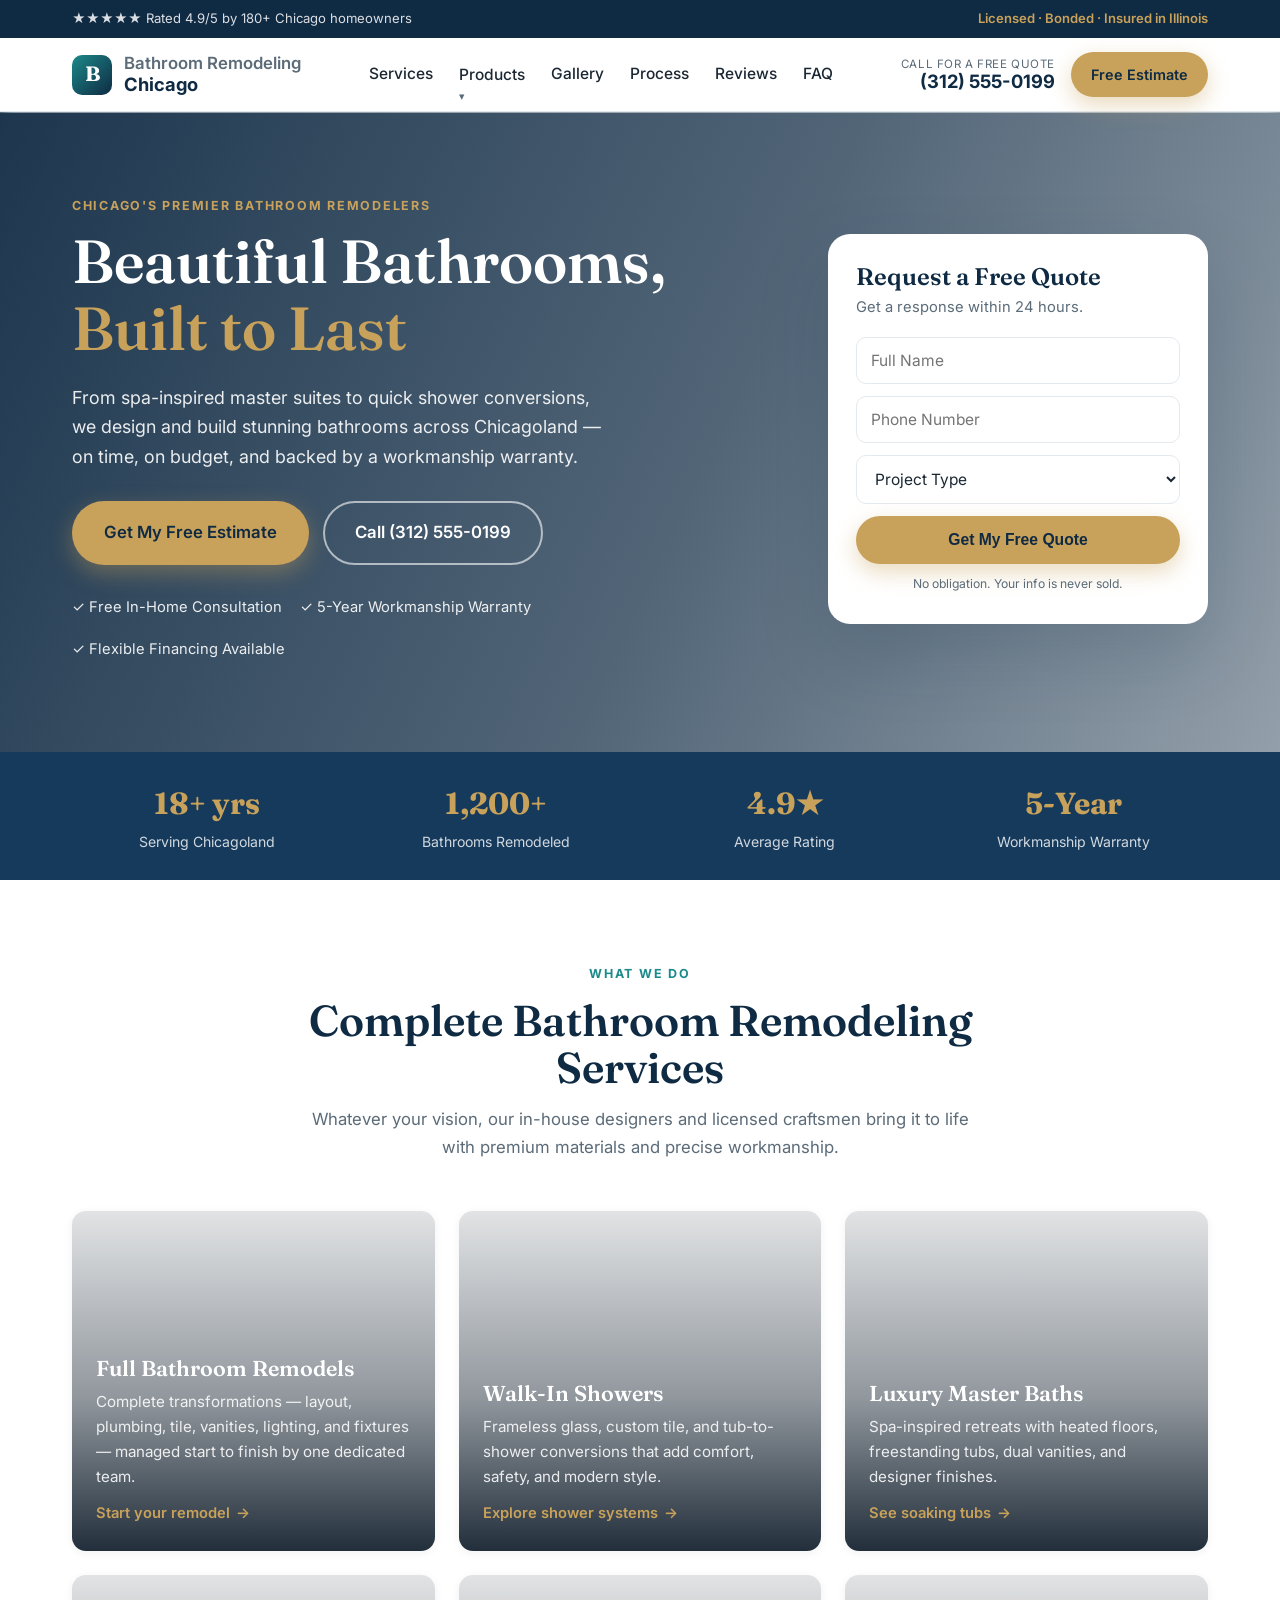
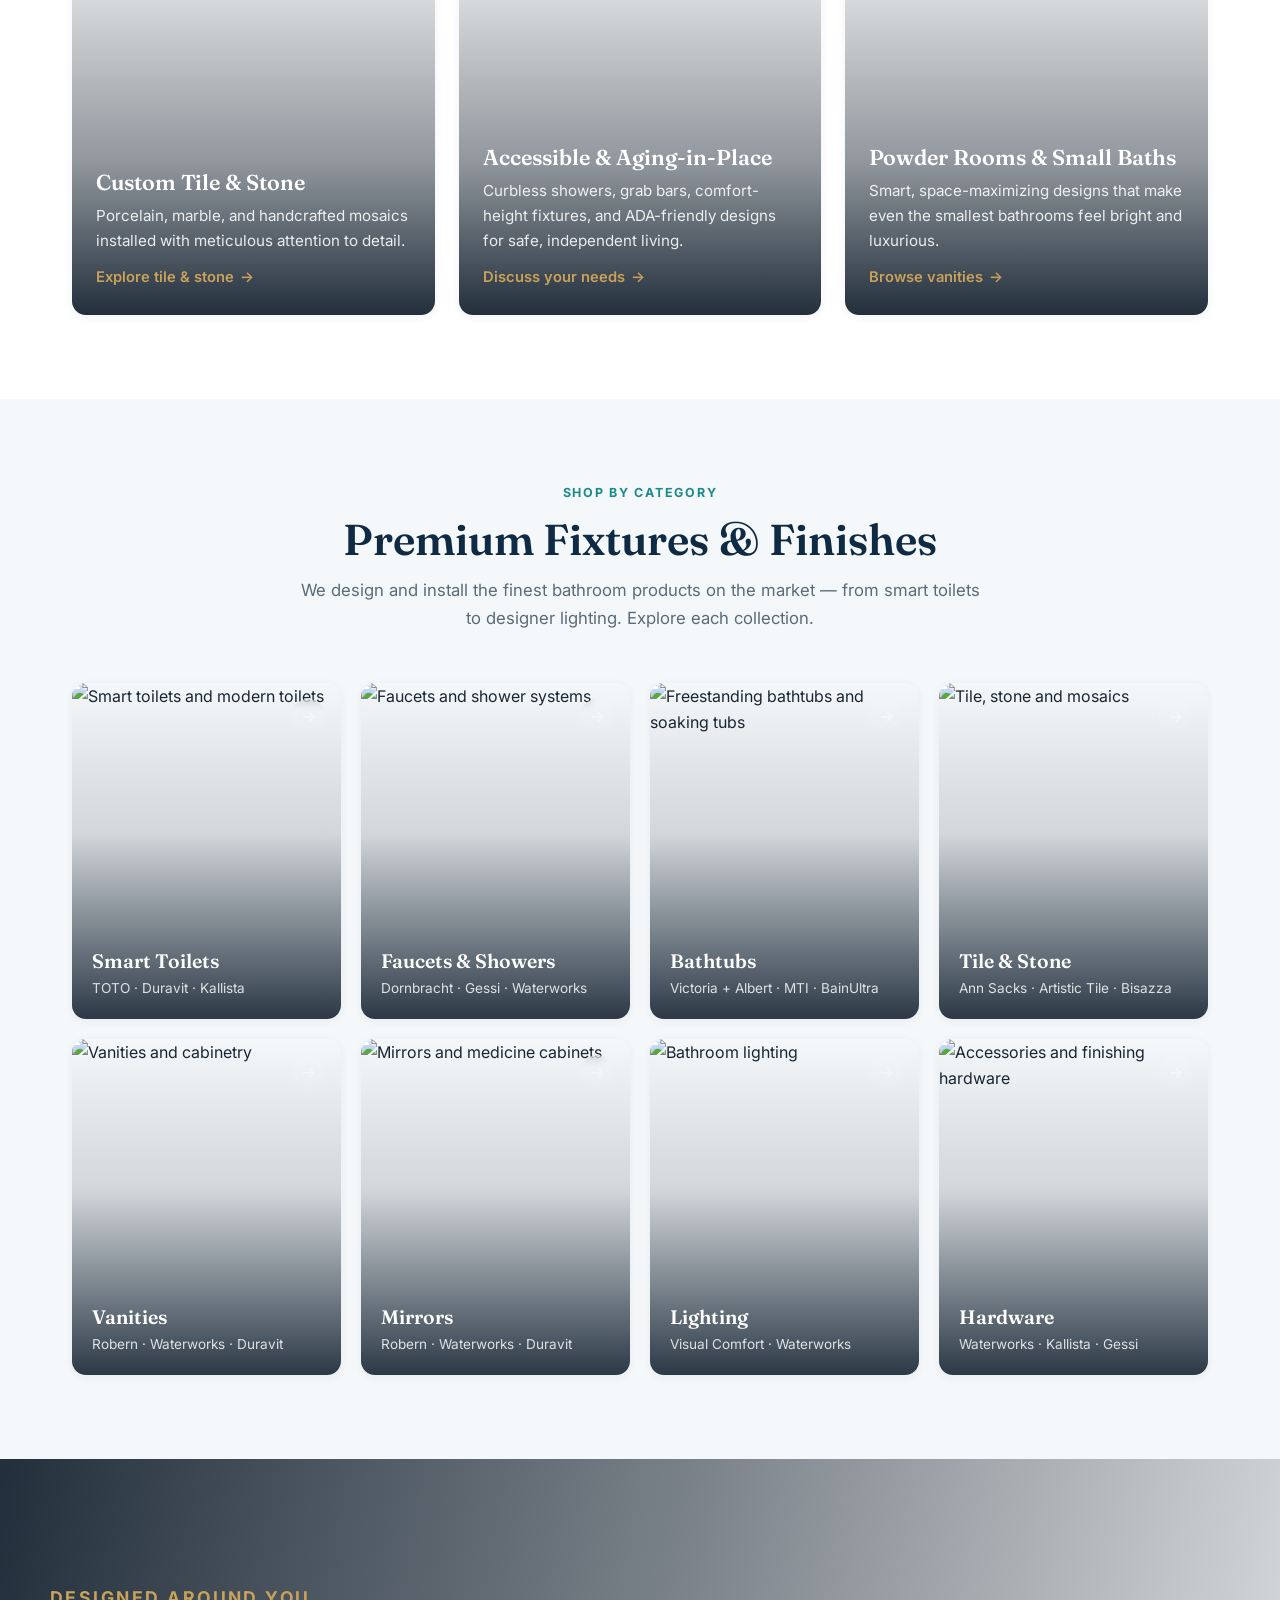
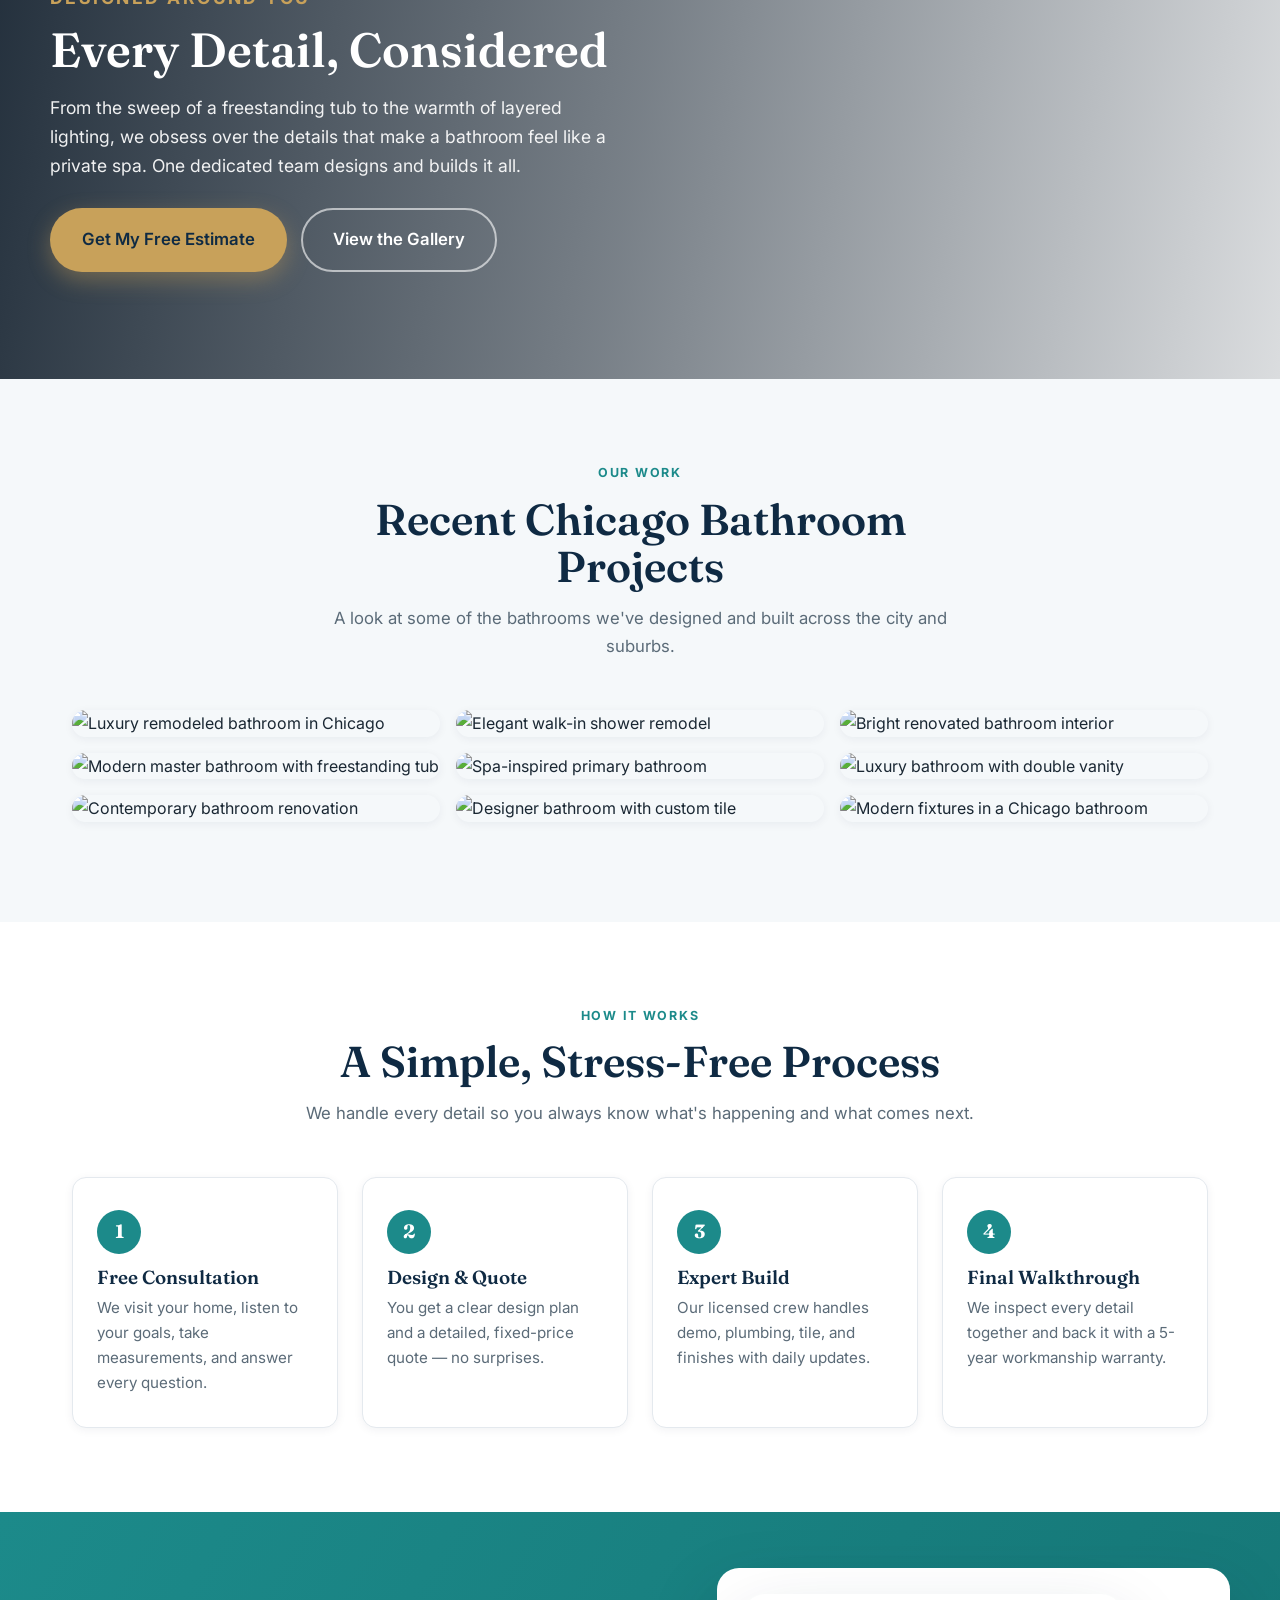
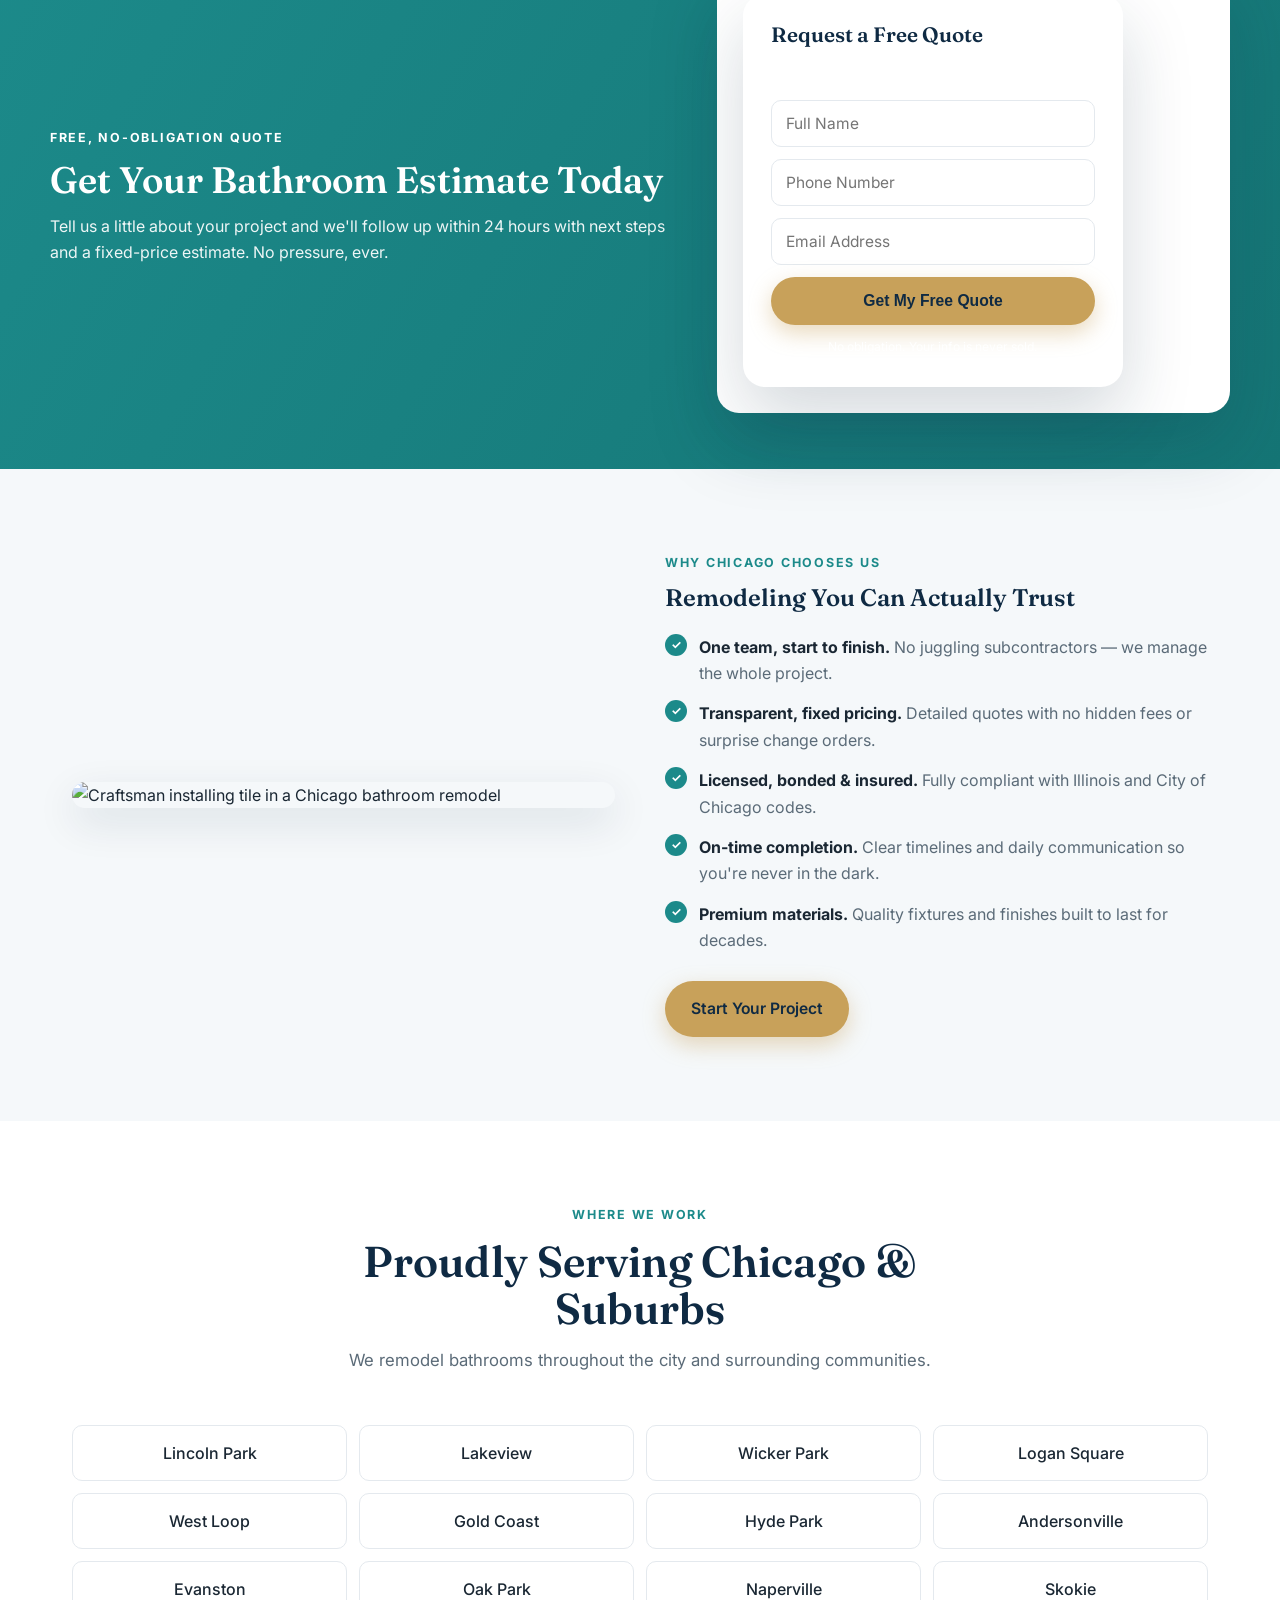
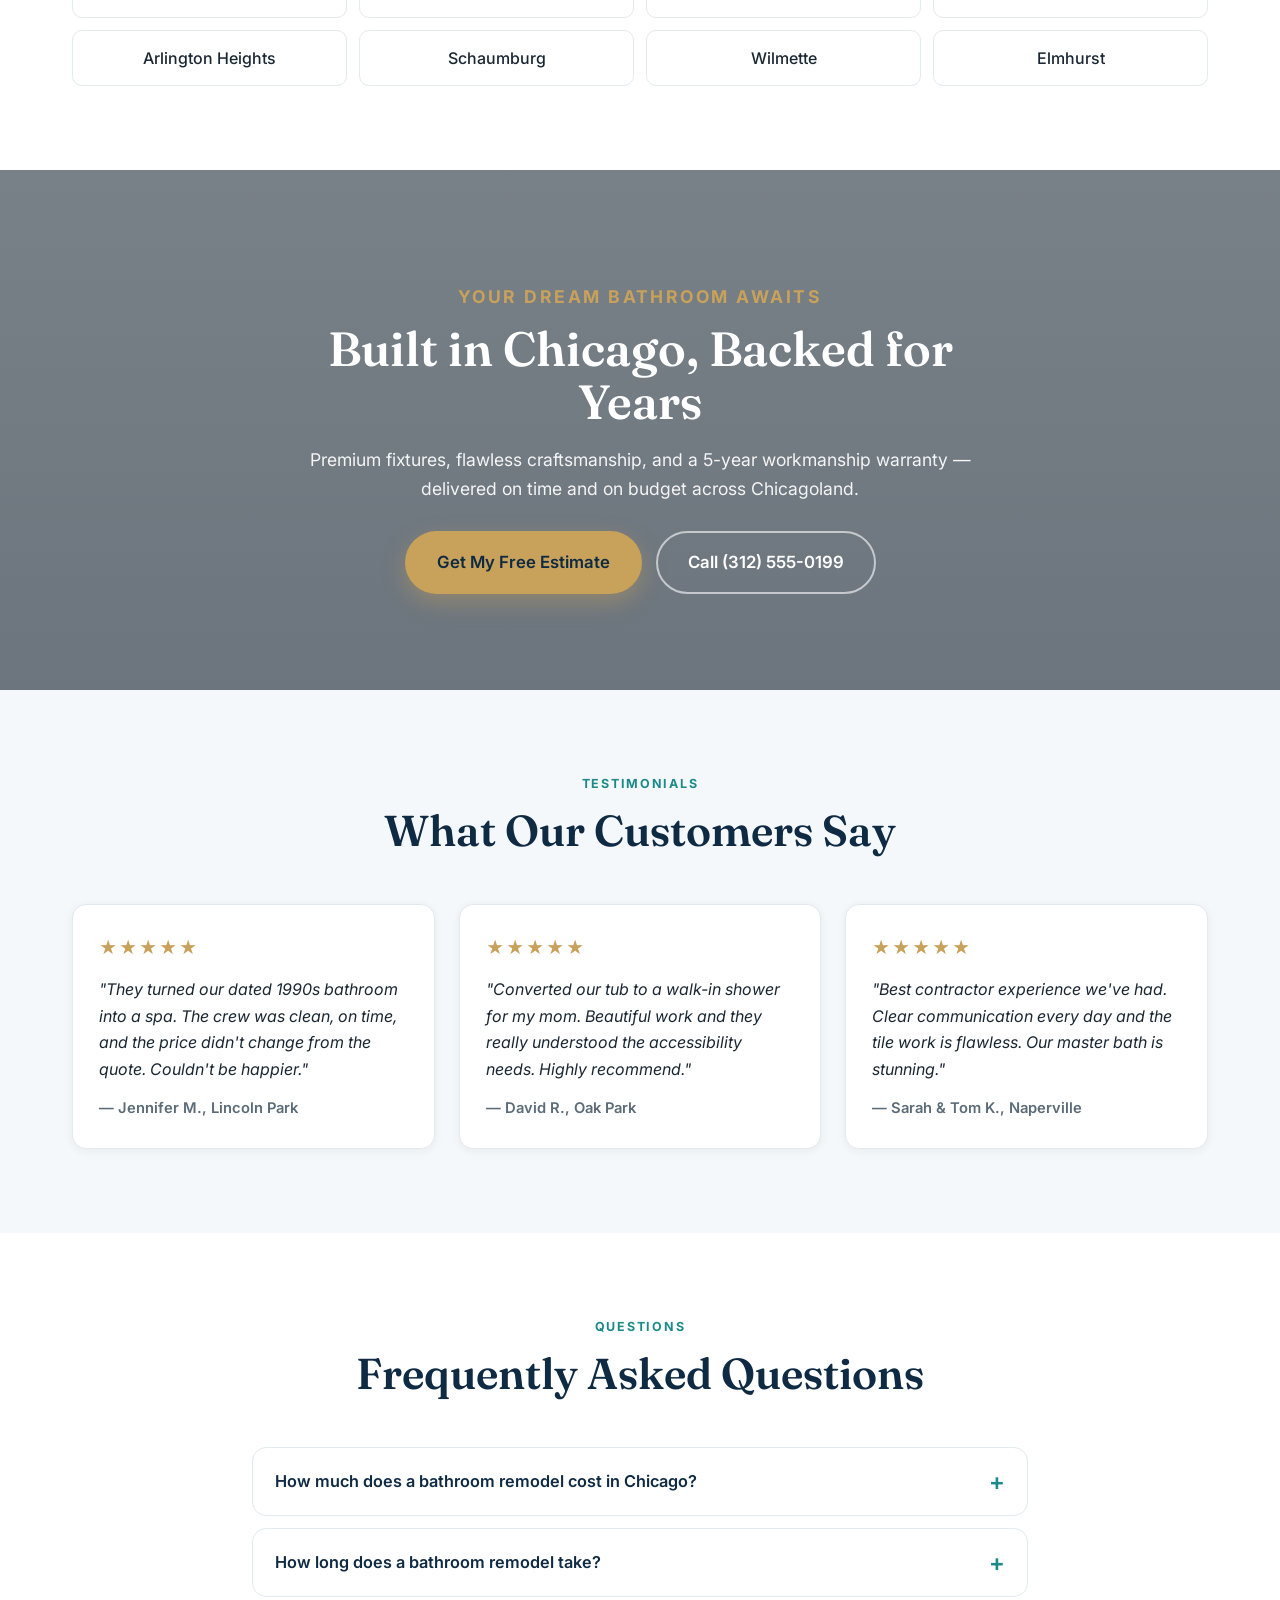
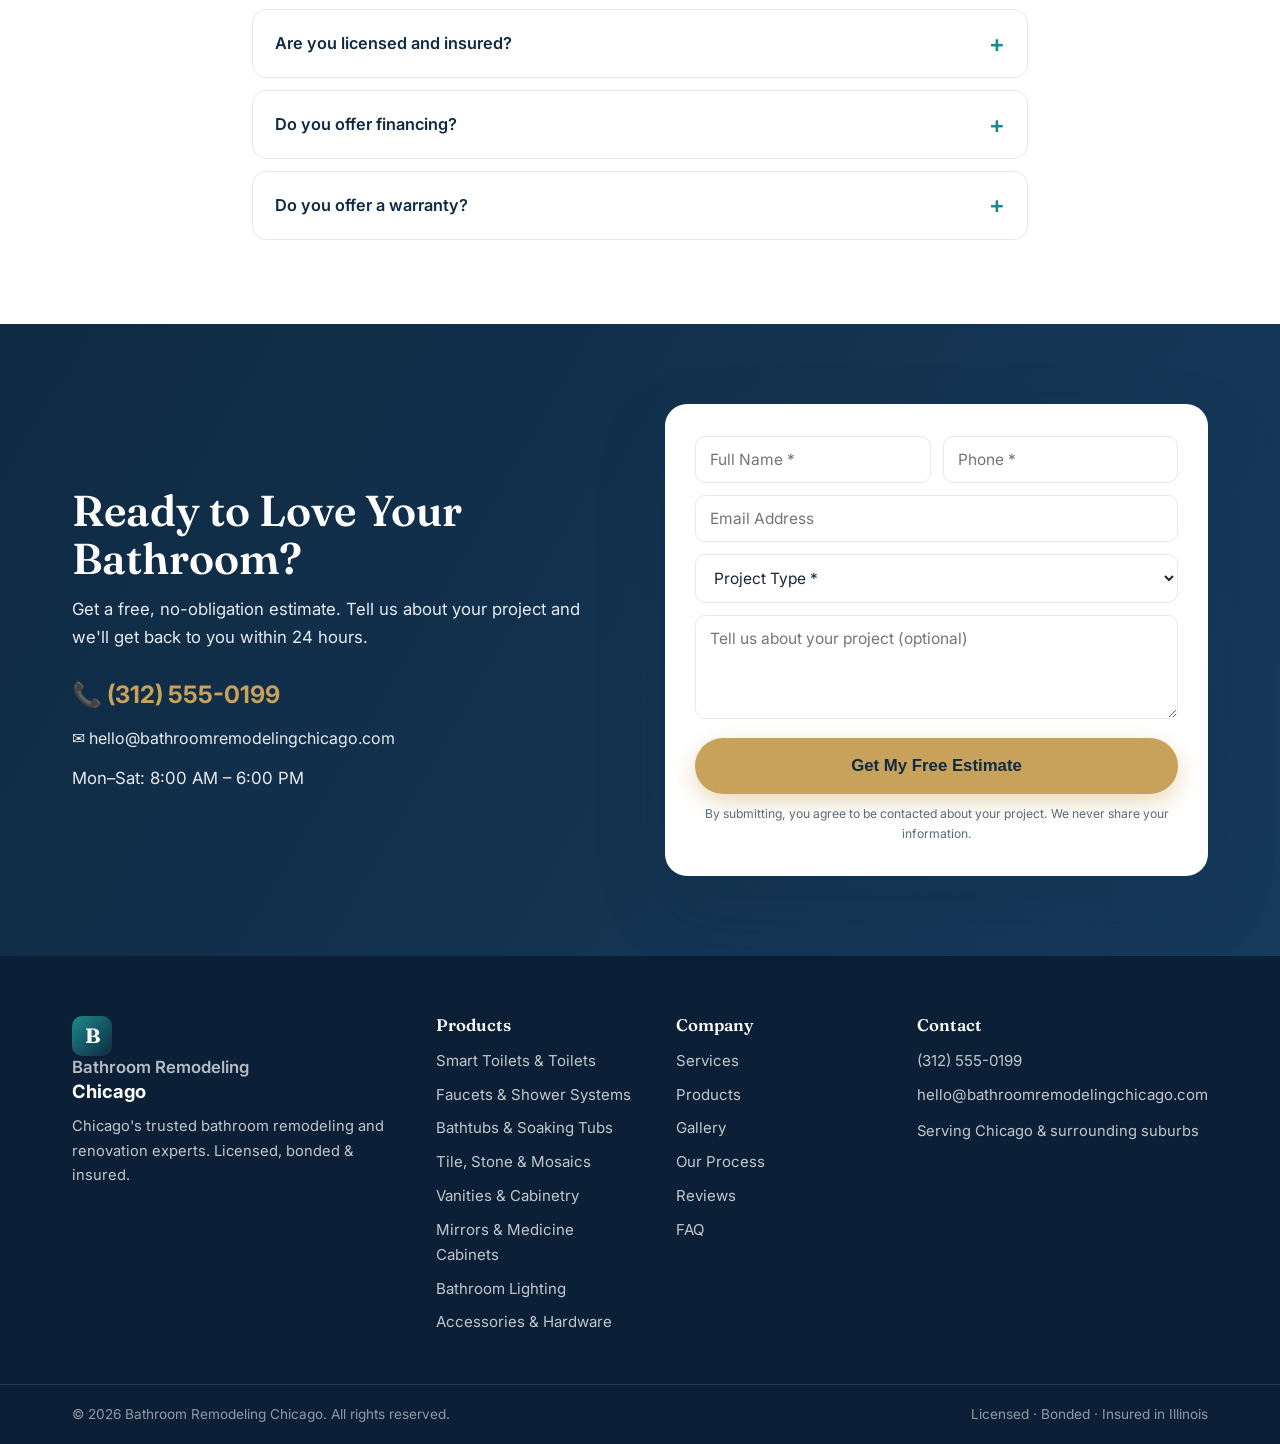
==== commit 20d1c576: "Add 8 product category pages, image gallery pool, image-backed service cards, sweeping showcase sect" ====
--- a/index.html
+++ b/index.html
@@ -72,9 +72,21 @@
       </a>
       <nav class="nav" id="nav">
         <a href="#services">Services</a>
+        <span class="nav__group">
+          <a href="#shop">Products</a>
+          <span class="nav__menu">
+            <a href="toilets.html">Smart Toilets &amp; Toilets</a>
+            <a href="faucets-and-shower-systems.html">Faucets &amp; Shower Systems</a>
+            <a href="bathtubs.html">Bathtubs &amp; Soaking Tubs</a>
+            <a href="tile-stone-and-mosaics.html">Tile, Stone &amp; Mosaics</a>
+            <a href="vanities-and-cabinetry.html">Vanities &amp; Cabinetry</a>
+            <a href="mirrors-and-medicine-cabinets.html">Mirrors &amp; Medicine Cabinets</a>
+            <a href="bathroom-lighting.html">Bathroom Lighting</a>
+            <a href="accessories-and-hardware.html">Accessories &amp; Hardware</a>
+          </span>
+        </span>
         <a href="#gallery">Gallery</a>
         <a href="#process">Process</a>
-        <a href="#areas">Service Areas</a>
         <a href="#reviews">Reviews</a>
         <a href="#faq">FAQ</a>
       </nav>
@@ -114,7 +126,7 @@
         </ul>
       </div>
       <div class="hero__card">
-        <form class="quote-card" id="heroForm" novalidate>
+        <form class="quote-card" id="heroForm" data-lead novalidate>
           <h3>Request a Free Quote</h3>
           <p class="quote-card__sub">Get a response within 24 hours.</p>
           <input type="text" name="name" placeholder="Full Name" required />
@@ -153,37 +165,124 @@
         <h2>Complete Bathroom Remodeling Services</h2>
         <p class="section__lead">Whatever your vision, our in-house designers and licensed craftsmen bring it to life with premium materials and precise workmanship.</p>
       </div>
-      <div class="cards">
-        <article class="card">
-          <div class="card__icon">🛁</div>
-          <h3>Full Bathroom Remodels</h3>
-          <p>Complete transformations — layout, plumbing, tile, vanities, lighting, and fixtures — managed start to finish by one dedicated team.</p>
+      <div class="cards cards--photo">
+        <article class="card--photo">
+          <div class="card__bg" style="background-image:url('https://images.unsplash.com/photo-1733426107854-ee00a25d72a7?auto=format&fit=crop&w=800&q=80')"></div>
+          <div class="card__body">
+            <h3>Full Bathroom Remodels</h3>
+            <p>Complete transformations — layout, plumbing, tile, vanities, lighting, and fixtures — managed start to finish by one dedicated team.</p>
+            <a class="card__link" href="#contact">Start your remodel</a>
+          </div>
         </article>
-        <article class="card">
-          <div class="card__icon">🚿</div>
-          <h3>Walk-In Showers</h3>
-          <p>Frameless glass, custom tile, and tub-to-shower conversions that add comfort, safety, and modern style.</p>
+        <article class="card--photo">
+          <div class="card__bg" style="background-image:url('https://images.unsplash.com/photo-1771681278369-e2a5480b8c29?auto=format&fit=crop&w=800&q=80')"></div>
+          <div class="card__body">
+            <h3>Walk-In Showers</h3>
+            <p>Frameless glass, custom tile, and tub-to-shower conversions that add comfort, safety, and modern style.</p>
+            <a class="card__link" href="faucets-and-shower-systems.html">Explore shower systems</a>
+          </div>
         </article>
-        <article class="card">
-          <div class="card__icon">✨</div>
-          <h3>Luxury Master Baths</h3>
-          <p>Spa-inspired retreats with heated floors, freestanding tubs, dual vanities, and designer finishes.</p>
+        <article class="card--photo">
+          <div class="card__bg" style="background-image:url('https://images.unsplash.com/photo-1776525433347-13ffc965601a?auto=format&fit=crop&w=800&q=80')"></div>
+          <div class="card__body">
+            <h3>Luxury Master Baths</h3>
+            <p>Spa-inspired retreats with heated floors, freestanding tubs, dual vanities, and designer finishes.</p>
+            <a class="card__link" href="bathtubs.html">See soaking tubs</a>
+          </div>
         </article>
-        <article class="card">
-          <div class="card__icon">🧱</div>
-          <h3>Custom Tile & Flooring</h3>
-          <p>Porcelain, marble, mosaic, and waterproof luxury vinyl installed with meticulous attention to detail.</p>
+        <article class="card--photo">
+          <div class="card__bg" style="background-image:url('https://images.unsplash.com/photo-1564540583246-934409427776?auto=format&fit=crop&w=800&q=80')"></div>
+          <div class="card__body">
+            <h3>Custom Tile &amp; Stone</h3>
+            <p>Porcelain, marble, and handcrafted mosaics installed with meticulous attention to detail.</p>
+            <a class="card__link" href="tile-stone-and-mosaics.html">Explore tile &amp; stone</a>
+          </div>
         </article>
-        <article class="card">
-          <div class="card__icon">♿</div>
-          <h3>Accessible & Aging-in-Place</h3>
-          <p>Curbless showers, grab bars, comfort-height fixtures, and ADA-friendly designs for safe, independent living.</p>
+        <article class="card--photo">
+          <div class="card__bg" style="background-image:url('https://images.unsplash.com/photo-1638799869566-b17fa794c4de?auto=format&fit=crop&w=800&q=80')"></div>
+          <div class="card__body">
+            <h3>Accessible &amp; Aging-in-Place</h3>
+            <p>Curbless showers, grab bars, comfort-height fixtures, and ADA-friendly designs for safe, independent living.</p>
+            <a class="card__link" href="#contact">Discuss your needs</a>
+          </div>
         </article>
-        <article class="card">
-          <div class="card__icon">🪞</div>
-          <h3>Powder Rooms & Small Baths</h3>
-          <p>Smart, space-maximizing designs that make even the smallest bathrooms feel bright and luxurious.</p>
+        <article class="card--photo">
+          <div class="card__bg" style="background-image:url('https://images.unsplash.com/photo-1600488999585-e4364713b90a?auto=format&fit=crop&w=800&q=80')"></div>
+          <div class="card__body">
+            <h3>Powder Rooms &amp; Small Baths</h3>
+            <p>Smart, space-maximizing designs that make even the smallest bathrooms feel bright and luxurious.</p>
+            <a class="card__link" href="vanities-and-cabinetry.html">Browse vanities</a>
+          </div>
         </article>
+      </div>
+    </div>
+  </section>
+
+  <!-- Shop by Category -->
+  <section class="section section--alt" id="shop">
+    <div class="container">
+      <div class="section__head">
+        <p class="eyebrow">Shop by Category</p>
+        <h2>Premium Fixtures &amp; Finishes</h2>
+        <p class="section__lead">We design and install the finest bathroom products on the market — from smart toilets to designer lighting. Explore each collection.</p>
+      </div>
+      <div class="catgrid">
+        <a class="catcard" href="toilets.html">
+          <img src="https://images.unsplash.com/photo-1563204719-44395a035bb6?auto=format&fit=crop&w=500&q=75" alt="Smart toilets and modern toilets" loading="lazy" />
+          <span class="catcard__arrow">→</span>
+          <div class="catcard__overlay"><h3>Smart Toilets</h3><p>TOTO · Duravit · Kallista</p></div>
+        </a>
+        <a class="catcard" href="faucets-and-shower-systems.html">
+          <img src="https://images.unsplash.com/photo-1771681744660-d3ff70bc24a2?auto=format&fit=crop&w=500&q=75" alt="Faucets and shower systems" loading="lazy" />
+          <span class="catcard__arrow">→</span>
+          <div class="catcard__overlay"><h3>Faucets &amp; Showers</h3><p>Dornbracht · Gessi · Waterworks</p></div>
+        </a>
+        <a class="catcard" href="bathtubs.html">
+          <img src="https://images.unsplash.com/photo-1610178169668-530baa052915?auto=format&fit=crop&w=500&q=75" alt="Freestanding bathtubs and soaking tubs" loading="lazy" />
+          <span class="catcard__arrow">→</span>
+          <div class="catcard__overlay"><h3>Bathtubs</h3><p>Victoria + Albert · MTI · BainUltra</p></div>
+        </a>
+        <a class="catcard" href="tile-stone-and-mosaics.html">
+          <img src="https://images.unsplash.com/photo-1564540583246-934409427776?auto=format&fit=crop&w=500&q=75" alt="Tile, stone and mosaics" loading="lazy" />
+          <span class="catcard__arrow">→</span>
+          <div class="catcard__overlay"><h3>Tile &amp; Stone</h3><p>Ann Sacks · Artistic Tile · Bisazza</p></div>
+        </a>
+        <a class="catcard" href="vanities-and-cabinetry.html">
+          <img src="https://images.unsplash.com/photo-1600488999585-e4364713b90a?auto=format&fit=crop&w=500&q=75" alt="Vanities and cabinetry" loading="lazy" />
+          <span class="catcard__arrow">→</span>
+          <div class="catcard__overlay"><h3>Vanities</h3><p>Robern · Waterworks · Duravit</p></div>
+        </a>
+        <a class="catcard" href="mirrors-and-medicine-cabinets.html">
+          <img src="https://images.unsplash.com/photo-1778731660069-c26ea0eb6567?auto=format&fit=crop&w=500&q=75" alt="Mirrors and medicine cabinets" loading="lazy" />
+          <span class="catcard__arrow">→</span>
+          <div class="catcard__overlay"><h3>Mirrors</h3><p>Robern · Waterworks · Duravit</p></div>
+        </a>
+        <a class="catcard" href="bathroom-lighting.html">
+          <img src="https://images.unsplash.com/photo-1572742482459-e04d6cfdd6f3?auto=format&fit=crop&w=500&q=75" alt="Bathroom lighting" loading="lazy" />
+          <span class="catcard__arrow">→</span>
+          <div class="catcard__overlay"><h3>Lighting</h3><p>Visual Comfort · Waterworks</p></div>
+        </a>
+        <a class="catcard" href="accessories-and-hardware.html">
+          <img src="https://images.unsplash.com/photo-1761353854322-96e6ab127da4?auto=format&fit=crop&w=500&q=75" alt="Accessories and finishing hardware" loading="lazy" />
+          <span class="catcard__arrow">→</span>
+          <div class="catcard__overlay"><h3>Hardware</h3><p>Waterworks · Kallista · Gessi</p></div>
+        </a>
+      </div>
+    </div>
+  </section>
+
+  <!-- Sweeping showcase -->
+  <section class="showcase showcase--left">
+    <div class="showcase__bg" style="background-image:url('https://images.unsplash.com/photo-1765745518673-b562b7304a53?auto=format&fit=crop&w=1920&q=80')"></div>
+    <div class="container showcase__inner">
+      <div class="showcase__box">
+        <p class="eyebrow">Designed Around You</p>
+        <h2>Every Detail, Considered</h2>
+        <p>From the sweep of a freestanding tub to the warmth of layered lighting, we obsess over the details that make a bathroom feel like a private spa. One dedicated team designs and builds it all.</p>
+        <div class="showcase__actions">
+          <a href="#contact" class="btn btn--primary btn--lg">Get My Free Estimate</a>
+          <a href="#gallery" class="btn btn--ghost btn--lg">View the Gallery</a>
+        </div>
       </div>
     </div>
   </section>
@@ -196,22 +295,16 @@
         <h2>Recent Chicago Bathroom Projects</h2>
         <p class="section__lead">A look at some of the bathrooms we've designed and built across the city and suburbs.</p>
       </div>
-      <div class="gallery">
-        <figure class="gallery__item gallery__item--tall">
-          <img src="https://images.unsplash.com/photo-1620626011761-996317b8d101?auto=format&fit=crop&w=800&q=80" alt="Modern remodeled bathroom with walk-in shower in Chicago" loading="lazy" />
-        </figure>
-        <figure class="gallery__item">
-          <img src="https://images.unsplash.com/photo-1584622650111-993a426fbf0a?auto=format&fit=crop&w=800&q=80" alt="Luxury master bathroom renovation with freestanding tub" loading="lazy" />
-        </figure>
-        <figure class="gallery__item">
-          <img src="https://images.unsplash.com/photo-1600566753086-00f18fb6b3ea?auto=format&fit=crop&w=800&q=80" alt="Contemporary bathroom vanity with custom tile" loading="lazy" />
-        </figure>
-        <figure class="gallery__item gallery__item--wide">
-          <img src="https://images.unsplash.com/photo-1552321554-5fefe8c9ef14?auto=format&fit=crop&w=1000&q=80" alt="Bright renovated bathroom with double vanity" loading="lazy" />
-        </figure>
-        <figure class="gallery__item">
-          <img src="https://images.unsplash.com/photo-1600607687920-4e2a09cf159d?auto=format&fit=crop&w=800&q=80" alt="Elegant tiled shower remodel" loading="lazy" />
-        </figure>
+      <div class="masonry">
+        <a class="masonry__item" data-full="https://images.unsplash.com/photo-1631889993959-41b4e9c6e3c5?auto=format&fit=crop&w=1600&q=85"><img src="https://images.unsplash.com/photo-1631889993959-41b4e9c6e3c5?auto=format&fit=crop&w=800&q=80" alt="Luxury remodeled bathroom in Chicago" loading="lazy" /></a>
+        <a class="masonry__item" data-full="https://images.unsplash.com/photo-1650894622076-e09ab837c502?auto=format&fit=crop&w=1600&q=85"><img src="https://images.unsplash.com/photo-1650894622076-e09ab837c502?auto=format&fit=crop&w=800&q=80" alt="Modern master bathroom with freestanding tub" loading="lazy" /></a>
+        <a class="masonry__item" data-full="https://images.unsplash.com/photo-1733426107854-ee00a25d72a7?auto=format&fit=crop&w=1600&q=85"><img src="https://images.unsplash.com/photo-1733426107854-ee00a25d72a7?auto=format&fit=crop&w=800&q=80" alt="Contemporary bathroom renovation" loading="lazy" /></a>
+        <a class="masonry__item" data-full="https://images.unsplash.com/photo-1642755622887-6aef7cbe0725?auto=format&fit=crop&w=1600&q=85"><img src="https://images.unsplash.com/photo-1642755622887-6aef7cbe0725?auto=format&fit=crop&w=800&q=80" alt="Elegant walk-in shower remodel" loading="lazy" /></a>
+        <a class="masonry__item" data-full="https://images.unsplash.com/photo-1770987685744-630d3c2494bd?auto=format&fit=crop&w=1600&q=85"><img src="https://images.unsplash.com/photo-1770987685744-630d3c2494bd?auto=format&fit=crop&w=800&q=80" alt="Spa-inspired primary bathroom" loading="lazy" /></a>
+        <a class="masonry__item" data-full="https://images.unsplash.com/photo-1691036365036-71da57ac5919?auto=format&fit=crop&w=1600&q=85"><img src="https://images.unsplash.com/photo-1691036365036-71da57ac5919?auto=format&fit=crop&w=800&q=80" alt="Designer bathroom with custom tile" loading="lazy" /></a>
+        <a class="masonry__item" data-full="https://images.unsplash.com/photo-1696987007764-7f8b85dd3033?auto=format&fit=crop&w=1600&q=85"><img src="https://images.unsplash.com/photo-1696987007764-7f8b85dd3033?auto=format&fit=crop&w=800&q=80" alt="Bright renovated bathroom interior" loading="lazy" /></a>
+        <a class="masonry__item" data-full="https://images.unsplash.com/photo-1644421439741-712c7fde7e95?auto=format&fit=crop&w=1600&q=85"><img src="https://images.unsplash.com/photo-1644421439741-712c7fde7e95?auto=format&fit=crop&w=800&q=80" alt="Luxury bathroom with double vanity" loading="lazy" /></a>
+        <a class="masonry__item" data-full="https://images.unsplash.com/photo-1643949700215-e61cdca053f7?auto=format&fit=crop&w=1600&q=85"><img src="https://images.unsplash.com/photo-1643949700215-e61cdca053f7?auto=format&fit=crop&w=800&q=80" alt="Modern fixtures in a Chicago bathroom" loading="lazy" /></a>
       </div>
     </div>
   </section>
@@ -249,6 +342,29 @@
     </div>
   </section>
 
+  <!-- Inline lead capture -->
+  <section class="leadband">
+    <div class="container leadband__inner">
+      <div>
+        <p class="eyebrow" style="color:#fff">Free, No-Obligation Quote</p>
+        <h2>Get Your Bathroom Estimate Today</h2>
+        <p>Tell us a little about your project and we'll follow up within 24 hours with next steps and a fixed-price estimate. No pressure, ever.</p>
+      </div>
+      <div class="leadband__form">
+        <form class="quote-card" data-lead novalidate>
+          <h3>Request a Free Quote</h3>
+          <p class="quote-card__sub">Get a response within 24 hours.</p>
+          <input type="text" name="name" placeholder="Full Name" required />
+          <input type="tel" name="phone" placeholder="Phone Number" required />
+          <input type="email" name="email" placeholder="Email Address" />
+          <input type="hidden" name="project" value="Homepage mid-page form" />
+          <button type="submit" class="btn btn--primary btn--block">Get My Free Quote</button>
+          <p class="quote-card__fine">No obligation. Your info is never sold.</p>
+        </form>
+      </div>
+    </div>
+  </section>
+
   <!-- Why choose us -->
   <section class="section section--alt" id="why">
     <div class="container why">
@@ -284,6 +400,22 @@
         <li>Evanston</li><li>Oak Park</li><li>Naperville</li><li>Skokie</li>
         <li>Arlington Heights</li><li>Schaumburg</li><li>Wilmette</li><li>Elmhurst</li>
       </ul>
+    </div>
+  </section>
+
+  <!-- Sweeping showcase (center) -->
+  <section class="showcase showcase--center">
+    <div class="showcase__bg" style="background-image:url('https://images.unsplash.com/photo-1781344334947-60c704bafd51?auto=format&fit=crop&w=1920&q=80')"></div>
+    <div class="container showcase__inner">
+      <div class="showcase__box">
+        <p class="eyebrow">Your Dream Bathroom Awaits</p>
+        <h2>Built in Chicago, Backed for Years</h2>
+        <p>Premium fixtures, flawless craftsmanship, and a 5-year workmanship warranty — delivered on time and on budget across Chicagoland.</p>
+        <div class="showcase__actions">
+          <a href="#contact" class="btn btn--primary btn--lg">Get My Free Estimate</a>
+          <a href="tel:+13125550199" class="btn btn--ghost btn--lg">Call (312) 555-0199</a>
+        </div>
+      </div>
     </div>
   </section>
 
@@ -358,7 +490,7 @@
         </div>
         <p class="cta__hours">Mon–Sat: 8:00 AM – 6:00 PM</p>
       </div>
-      <form class="contact-form" id="contactForm" novalidate>
+      <form class="contact-form" id="contactForm" data-lead novalidate>
         <div class="form-row">
           <input type="text" name="name" placeholder="Full Name *" required />
           <input type="tel" name="phone" placeholder="Phone *" required />
@@ -391,14 +523,20 @@
         <p>Chicago's trusted bathroom remodeling and renovation experts. Licensed, bonded & insured.</p>
       </div>
       <div class="footer__col">
-        <h4>Services</h4>
-        <a href="#services">Full Remodels</a>
-        <a href="#services">Walk-In Showers</a>
-        <a href="#services">Luxury Master Baths</a>
-        <a href="#services">Accessible Bathrooms</a>
+        <h4>Products</h4>
+        <a href="toilets.html">Smart Toilets &amp; Toilets</a>
+        <a href="faucets-and-shower-systems.html">Faucets &amp; Shower Systems</a>
+        <a href="bathtubs.html">Bathtubs &amp; Soaking Tubs</a>
+        <a href="tile-stone-and-mosaics.html">Tile, Stone &amp; Mosaics</a>
+        <a href="vanities-and-cabinetry.html">Vanities &amp; Cabinetry</a>
+        <a href="mirrors-and-medicine-cabinets.html">Mirrors &amp; Medicine Cabinets</a>
+        <a href="bathroom-lighting.html">Bathroom Lighting</a>
+        <a href="accessories-and-hardware.html">Accessories &amp; Hardware</a>
       </div>
       <div class="footer__col">
         <h4>Company</h4>
+        <a href="#services">Services</a>
+        <a href="#shop">Products</a>
         <a href="#gallery">Gallery</a>
         <a href="#process">Our Process</a>
         <a href="#reviews">Reviews</a>
@@ -422,6 +560,6 @@
   <!-- Sticky mobile call bar -->
   <a href="tel:+13125550199" class="mobile-call">📞 Call for a Free Quote</a>
 
-  <script src="script.js"></script>
+  <script src="gallery.js"></script>
 </body>
 </html>
--- a/styles.css
+++ b/styles.css
@@ -288,3 +288,150 @@
   body { padding-bottom: 54px; }
   .trust__inner { grid-template-columns: repeat(2, 1fr); gap: 24px; }
 }
+
+/* ===================================================================
+   Category / product pages, richer gallery, lightbox, interlinking
+   =================================================================== */
+
+/* Breadcrumbs */
+.breadcrumbs { font-size: 0.85rem; color: var(--muted); padding: 16px 0 0; }
+.breadcrumbs a { color: var(--teal); }
+.breadcrumbs a:hover { text-decoration: underline; }
+.breadcrumbs span { margin: 0 6px; color: var(--line); }
+
+/* Subpage hero */
+.subhero { position: relative; color: #fff; overflow: hidden; }
+.subhero__bg { position: absolute; inset: 0; background-size: cover; background-position: center; }
+.subhero__bg::after { content: ""; position: absolute; inset: 0; background: linear-gradient(115deg, rgba(15,42,67,0.92) 0%, rgba(15,42,67,0.68) 60%, rgba(15,42,67,0.4) 100%); }
+.subhero__inner { position: relative; padding: 70px 22px 76px; max-width: 760px; }
+.subhero .eyebrow { color: var(--gold); }
+.subhero h1 { color: #fff; font-size: clamp(2.1rem, 4.4vw, 3.2rem); }
+.subhero p { color: rgba(255,255,255,0.92); font-size: 1.1rem; margin-top: 16px; }
+.subhero__actions { margin-top: 26px; display: flex; gap: 14px; flex-wrap: wrap; }
+
+/* Brand chips */
+.brandbar { background: var(--bg-alt); border-top: 1px solid var(--line); border-bottom: 1px solid var(--line); }
+.brandbar__inner { padding: 22px; display: flex; flex-wrap: wrap; align-items: center; gap: 12px 26px; justify-content: center; }
+.brandbar__label { font-size: 0.8rem; text-transform: uppercase; letter-spacing: 0.12em; color: var(--muted); font-weight: 700; }
+.brand-chip { font-family: var(--font-head); font-size: 1.05rem; color: var(--navy); font-weight: 600; opacity: 0.85; }
+
+/* Shop by Category grid */
+.catgrid { display: grid; grid-template-columns: repeat(4, 1fr); gap: 20px; }
+.catcard { position: relative; display: block; border-radius: var(--radius); overflow: hidden; box-shadow: var(--shadow-sm); aspect-ratio: 4 / 5; }
+.catcard img { width: 100%; height: 100%; object-fit: cover; transition: transform 0.5s ease; }
+.catcard:hover img { transform: scale(1.08); }
+.catcard__overlay { position: absolute; inset: 0; background: linear-gradient(to top, rgba(10,25,40,0.86) 0%, rgba(10,25,40,0.15) 55%, rgba(10,25,40,0) 100%); display: flex; flex-direction: column; justify-content: flex-end; padding: 20px; }
+.catcard__overlay h3 { color: #fff; font-size: 1.22rem; margin-bottom: 4px; }
+.catcard__overlay p { color: rgba(255,255,255,0.82); font-size: 0.85rem; }
+.catcard__arrow { position: absolute; top: 16px; right: 16px; width: 34px; height: 34px; border-radius: 50%; background: rgba(255,255,255,0.18); color: #fff; display: grid; place-items: center; backdrop-filter: blur(4px); transition: background 0.2s; }
+.catcard:hover .catcard__arrow { background: var(--gold); color: var(--navy); }
+
+/* Masonry-style gallery with lightbox */
+.masonry { columns: 3; column-gap: 16px; }
+.masonry__item { break-inside: avoid; margin-bottom: 16px; border-radius: var(--radius); overflow: hidden; box-shadow: var(--shadow-sm); cursor: zoom-in; display: block; width: 100%; }
+.masonry__item img { width: 100%; display: block; transition: transform 0.5s ease, filter 0.3s ease; }
+.masonry__item:hover img { transform: scale(1.05); filter: brightness(1.03); }
+
+/* Two-column feature rows */
+.feature { display: grid; grid-template-columns: 1fr 1fr; gap: 48px; align-items: center; }
+.feature + .feature { margin-top: 64px; }
+.feature--rev .feature__media { order: 2; }
+.feature__media img { border-radius: var(--radius-lg); box-shadow: var(--shadow); width: 100%; max-height: 460px; object-fit: cover; }
+.feature__content h2 { font-size: clamp(1.7rem, 3vw, 2.3rem); }
+.feature__content p { color: var(--muted); margin-top: 14px; }
+
+/* Related categories / interlinking cards */
+.related { display: grid; grid-template-columns: repeat(3, 1fr); gap: 18px; }
+.related__card { display: flex; gap: 14px; align-items: center; background: #fff; border: 1px solid var(--line); border-radius: var(--radius); padding: 14px; transition: 0.2s; }
+.related__card:hover { border-color: var(--teal); box-shadow: var(--shadow-sm); transform: translateY(-3px); }
+.related__thumb { width: 72px; height: 72px; border-radius: 10px; object-fit: cover; flex: none; }
+.related__card h4 { font-size: 1.02rem; color: var(--navy); }
+.related__card span { font-size: 0.85rem; color: var(--teal); font-weight: 600; }
+
+/* Inline text links */
+.prose a { color: var(--teal); font-weight: 600; text-decoration: underline; text-underline-offset: 2px; }
+.prose a:hover { color: var(--teal-600); }
+
+/* Lightbox */
+.lightbox { position: fixed; inset: 0; z-index: 200; background: rgba(8,18,30,0.92); display: none; align-items: center; justify-content: center; padding: 30px; }
+.lightbox.is-open { display: flex; }
+.lightbox img { max-width: 92vw; max-height: 88vh; border-radius: 10px; box-shadow: var(--shadow-lg); }
+.lightbox__close { position: absolute; top: 22px; right: 28px; background: none; border: 0; color: #fff; font-size: 2.2rem; cursor: pointer; line-height: 1; }
+.lightbox__nav { position: absolute; top: 50%; transform: translateY(-50%); background: rgba(255,255,255,0.14); color: #fff; border: 0; width: 52px; height: 52px; border-radius: 50%; font-size: 1.6rem; cursor: pointer; transition: background 0.2s; }
+.lightbox__nav:hover { background: var(--gold); color: var(--navy); }
+.lightbox__nav--prev { left: 24px; }
+.lightbox__nav--next { right: 24px; }
+
+/* Dropdown menu for Products in nav */
+.nav__group { position: relative; }
+.nav__group > a::after { content: " ▾"; font-size: 0.7em; color: var(--muted); }
+.nav__menu { position: absolute; top: calc(100% + 14px); left: 50%; transform: translateX(-50%) translateY(8px); background: #fff; border: 1px solid var(--line); border-radius: 12px; box-shadow: var(--shadow); padding: 10px; min-width: 260px; opacity: 0; visibility: hidden; transition: opacity 0.18s ease, transform 0.18s ease; z-index: 60; }
+.nav__group:hover .nav__menu { opacity: 1; visibility: visible; transform: translateX(-50%) translateY(0); }
+.nav__menu a { display: block; padding: 9px 12px; border-radius: 8px; font-size: 0.92rem; color: var(--ink); }
+.nav__menu a::after { display: none; }
+.nav__menu a:hover { background: var(--bg-alt); color: var(--teal); }
+
+@media (max-width: 980px) {
+  .catgrid { grid-template-columns: repeat(2, 1fr); }
+  .masonry { columns: 2; }
+  .feature, .feature--rev .feature__media { grid-template-columns: 1fr; order: unset; }
+  .feature__media { order: 0 !important; }
+  .related { grid-template-columns: 1fr; }
+}
+
+@media (max-width: 720px) {
+  .catgrid { grid-template-columns: 1fr 1fr; }
+  .masonry { columns: 1; }
+  .nav__menu { position: static; transform: none; opacity: 1; visibility: visible; box-shadow: none; border: 0; padding: 0 0 0 12px; min-width: 0; }
+  .subhero__inner { padding: 50px 22px 56px; }
+}
+
+/* ===== Image-backed service cards (no emoji) ===== */
+.cards--photo { grid-template-columns: repeat(3, 1fr); }
+.card--photo { position: relative; border: 0; padding: 0; min-height: 340px; border-radius: var(--radius); overflow: hidden; display: flex; box-shadow: var(--shadow-sm); }
+.card--photo .card__bg { position: absolute; inset: 0; background-size: cover; background-position: center; transition: transform 0.6s ease; }
+.card--photo:hover .card__bg { transform: scale(1.08); }
+.card--photo::after { content: ""; position: absolute; inset: 0; background: linear-gradient(to top, rgba(10,24,38,0.9) 0%, rgba(10,24,38,0.45) 45%, rgba(10,24,38,0.12) 100%); }
+.card--photo .card__body { position: relative; z-index: 2; margin-top: auto; padding: 26px 24px; color: #fff; }
+.card--photo .card__body h3 { color: #fff; font-size: 1.35rem; margin-bottom: 8px; }
+.card--photo .card__body p { color: rgba(255,255,255,0.88); font-size: 0.95rem; }
+.card--photo .card__link { display: inline-flex; align-items: center; gap: 6px; margin-top: 12px; color: var(--gold); font-weight: 600; font-size: 0.92rem; }
+.card--photo:hover .card__link { gap: 10px; }
+.card--photo .card__link::after { content: "→"; transition: transform 0.2s; }
+
+/* ===== Full-bleed sweeping showcase sections ===== */
+.showcase { position: relative; min-height: 520px; display: flex; align-items: center; color: #fff; overflow: hidden; }
+.showcase__bg { position: absolute; inset: 0; background-size: cover; background-position: center; }
+.showcase__bg::after { content: ""; position: absolute; inset: 0; }
+.showcase--center { text-align: center; }
+.showcase--center .showcase__bg::after { background: linear-gradient(rgba(10,24,38,0.55), rgba(10,24,38,0.6)); }
+.showcase--left .showcase__bg::after { background: linear-gradient(100deg, rgba(10,24,38,0.9) 0%, rgba(10,24,38,0.55) 50%, rgba(10,24,38,0.15) 100%); }
+.showcase--right { justify-content: flex-end; }
+.showcase--right .showcase__bg::after { background: linear-gradient(260deg, rgba(10,24,38,0.9) 0%, rgba(10,24,38,0.55) 50%, rgba(10,24,38,0.15) 100%); }
+.showcase__inner { position: relative; z-index: 2; padding: 80px 0; }
+.showcase__box { max-width: 560px; }
+.showcase--center .showcase__box { max-width: 720px; margin: 0 auto; }
+.showcase .eyebrow { color: var(--gold); }
+.showcase h2 { color: #fff; font-size: clamp(2rem, 4vw, 3rem); }
+.showcase p { color: rgba(255,255,255,0.92); font-size: 1.1rem; margin-top: 16px; }
+.showcase__actions { margin-top: 28px; display: flex; gap: 14px; flex-wrap: wrap; }
+.showcase--center .showcase__actions { justify-content: center; }
+
+/* Inline lead-capture band */
+.leadband { background: linear-gradient(120deg, var(--teal) 0%, var(--teal-600) 100%); color: #fff; }
+.leadband__inner { display: grid; grid-template-columns: 1.1fr 0.9fr; gap: 40px; align-items: center; padding: 56px 0; }
+.leadband h2 { color: #fff; font-size: clamp(1.7rem, 3vw, 2.3rem); }
+.leadband p { color: rgba(255,255,255,0.92); margin-top: 12px; }
+.leadband__form { background: #fff; border-radius: var(--radius-lg); padding: 26px; box-shadow: var(--shadow-lg); }
+.leadband__form h3 { font-size: 1.3rem; margin-bottom: 4px; }
+.leadband__form .quote-card__sub { margin-bottom: 16px; }
+
+@media (max-width: 980px) {
+  .cards--photo { grid-template-columns: repeat(2, 1fr); }
+  .leadband__inner { grid-template-columns: 1fr; gap: 28px; }
+  .showcase { min-height: 440px; }
+}
+@media (max-width: 720px) {
+  .cards--photo { grid-template-columns: 1fr; }
+  .showcase__box, .showcase--center .showcase__box { max-width: 100%; }
+}
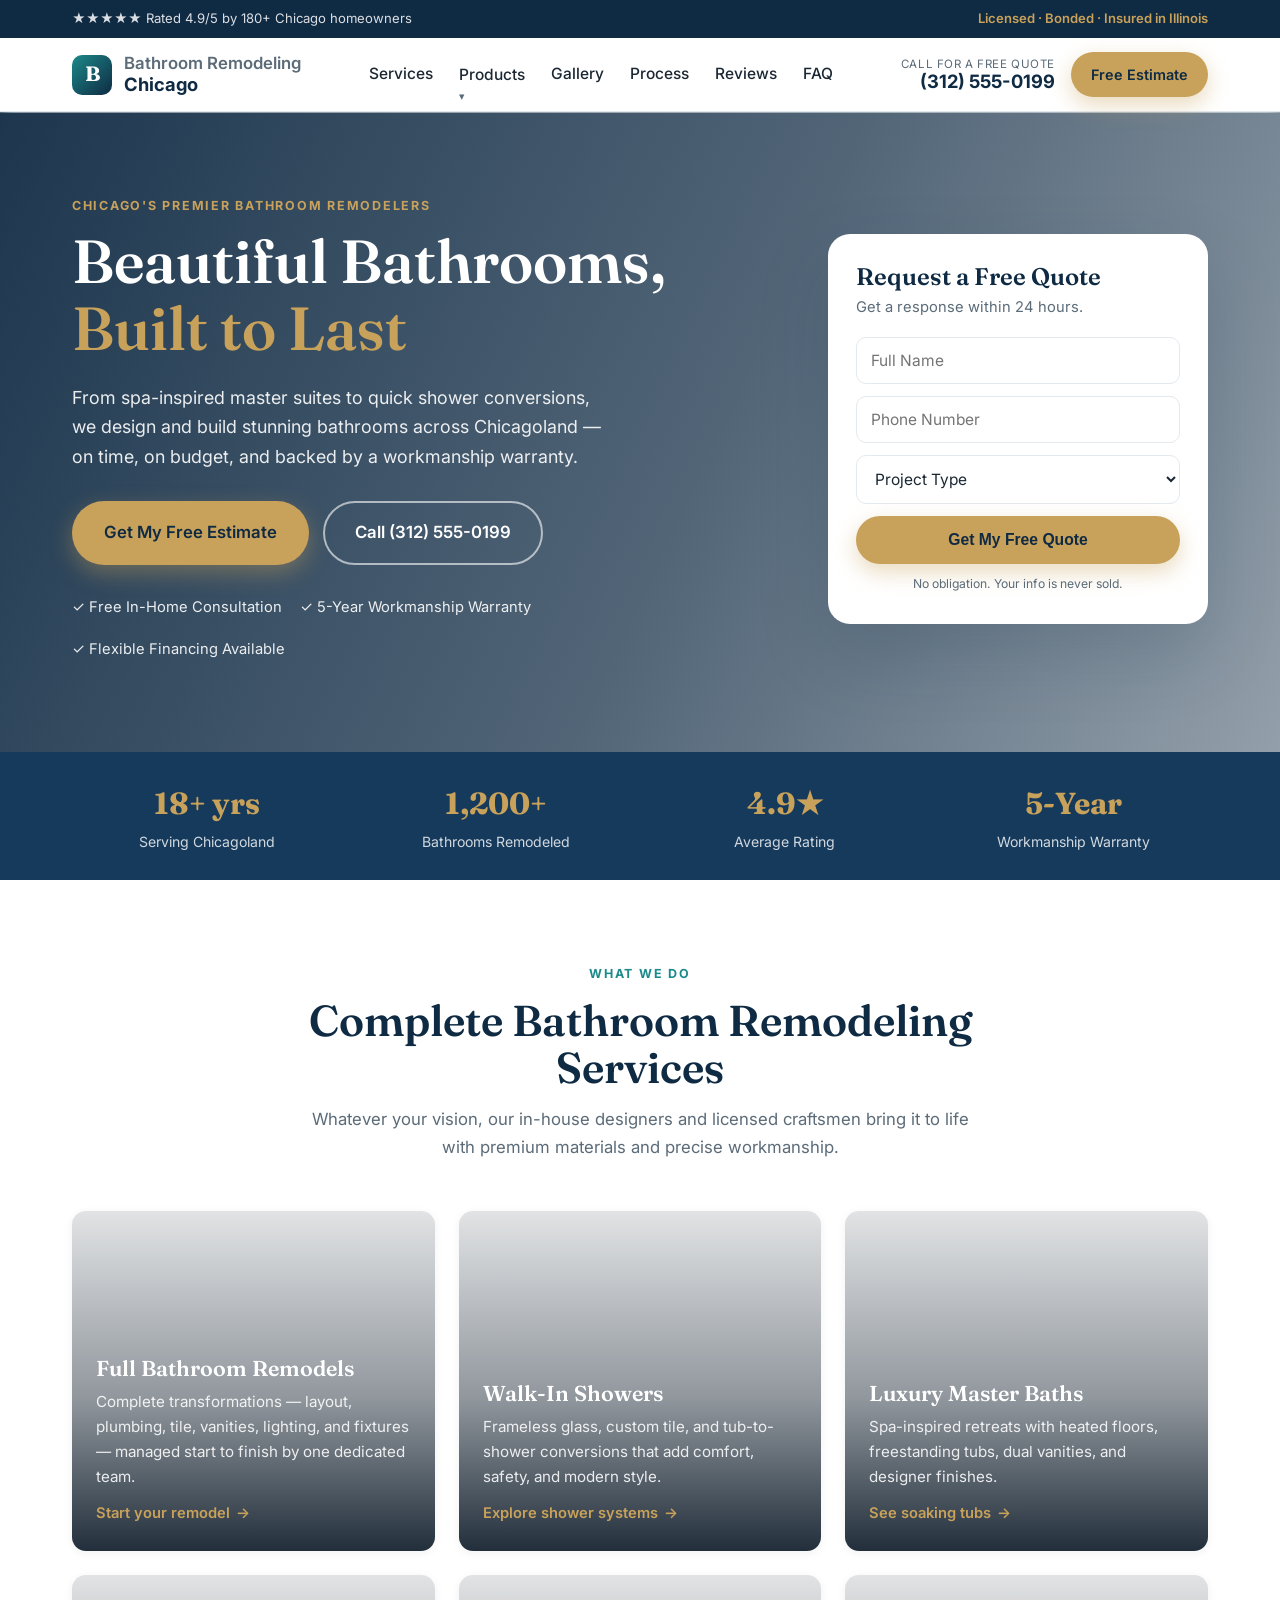
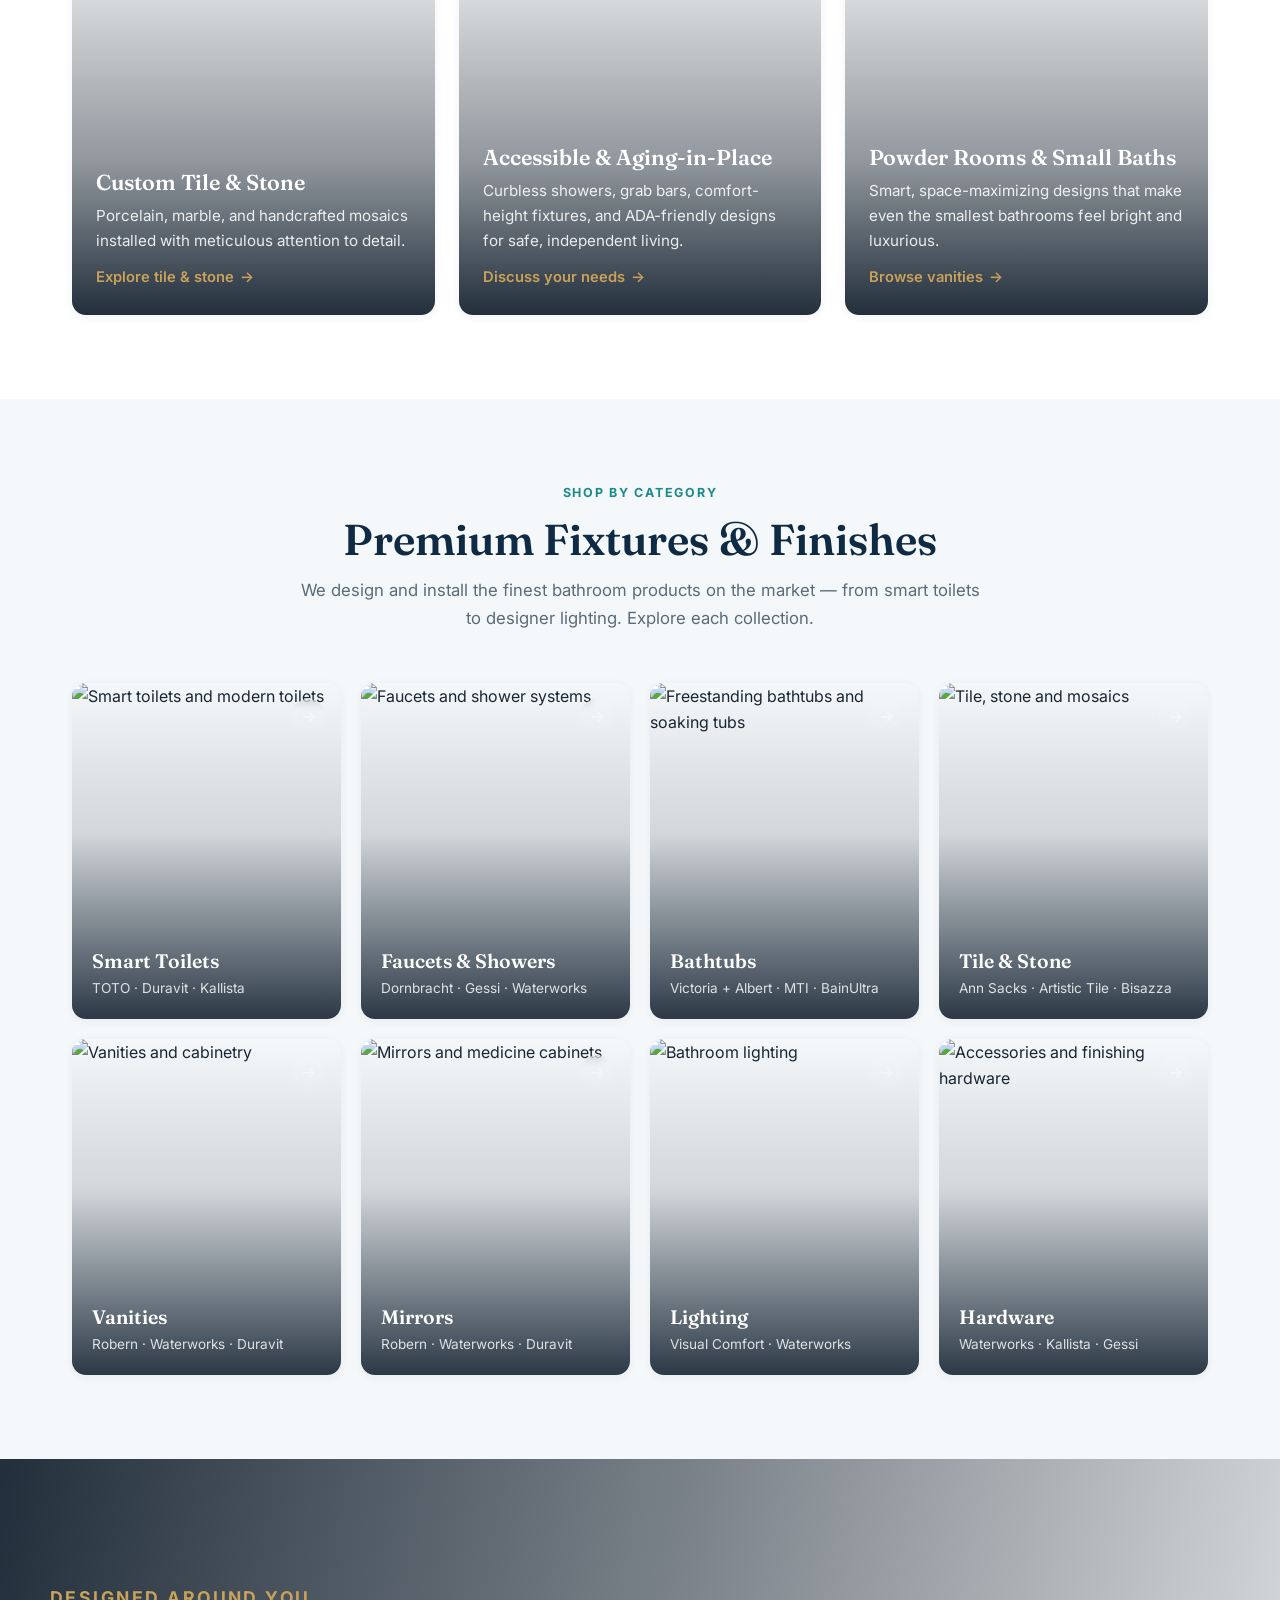
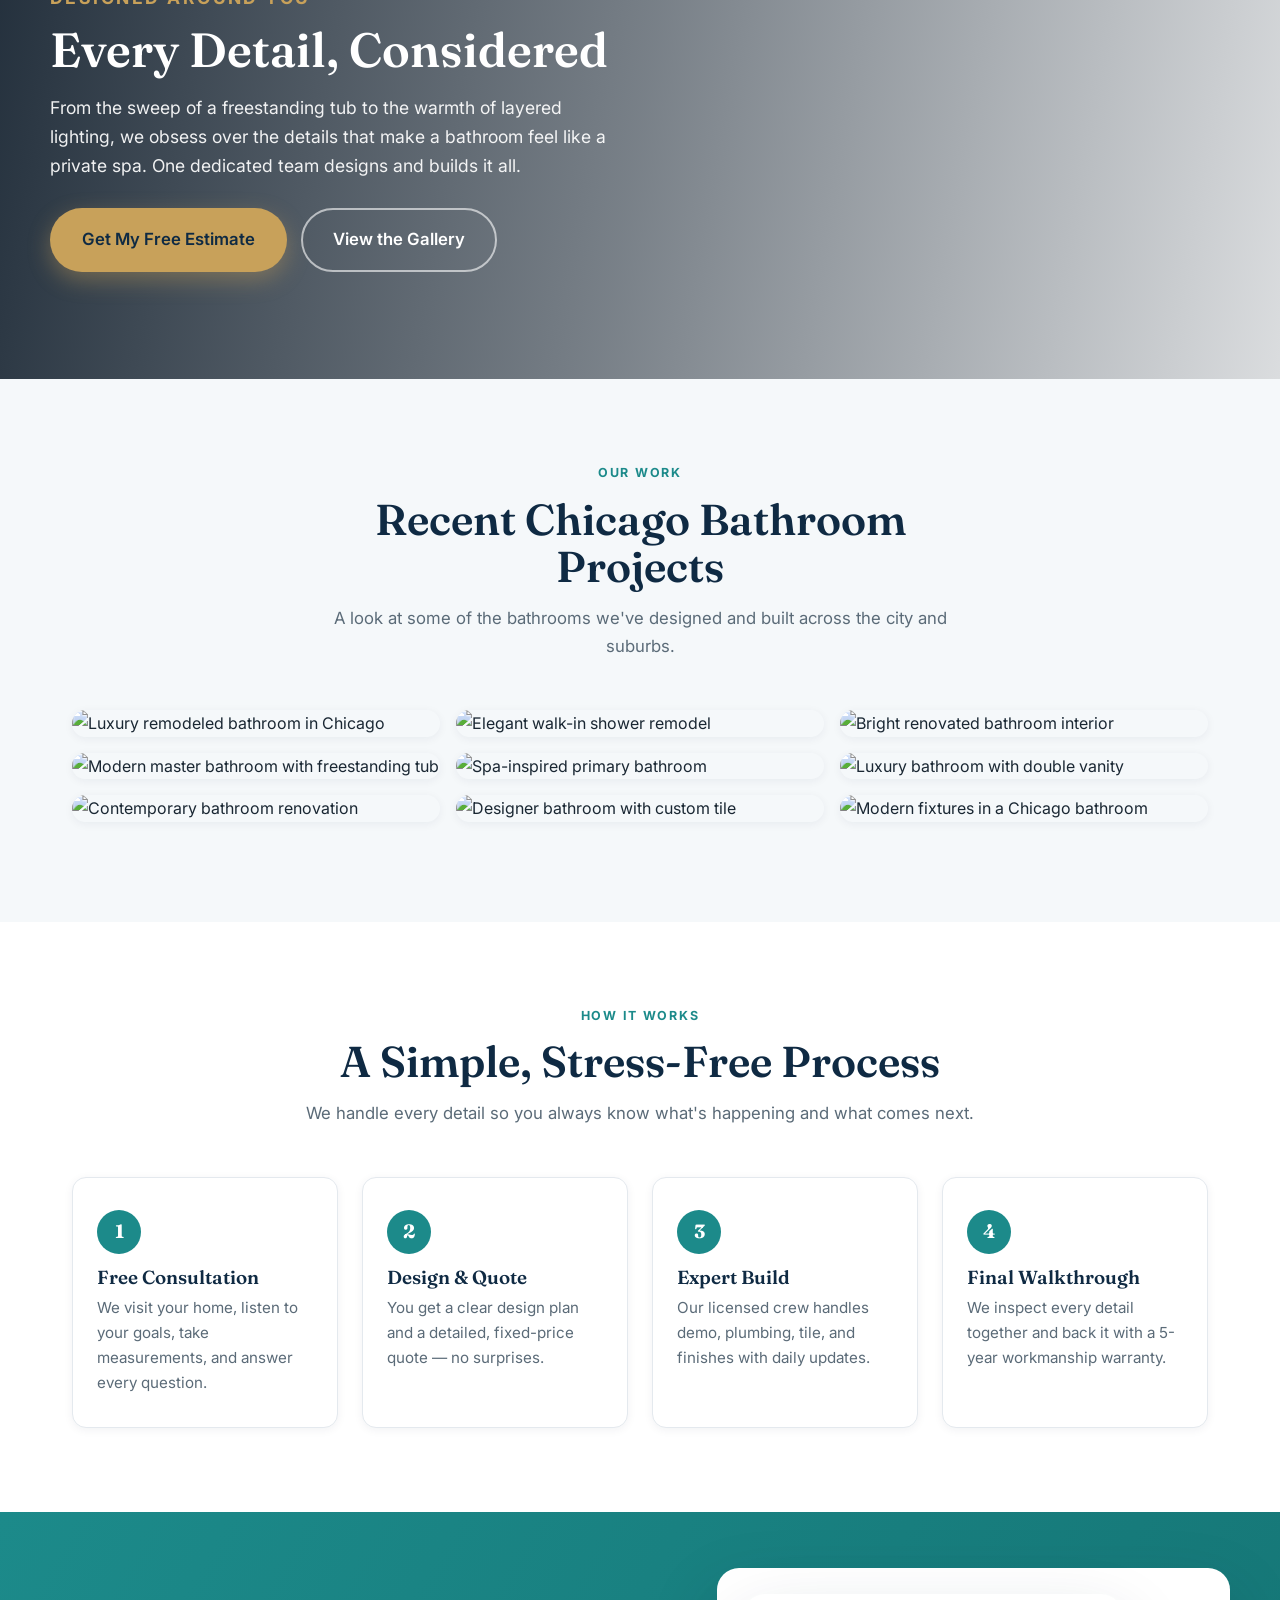
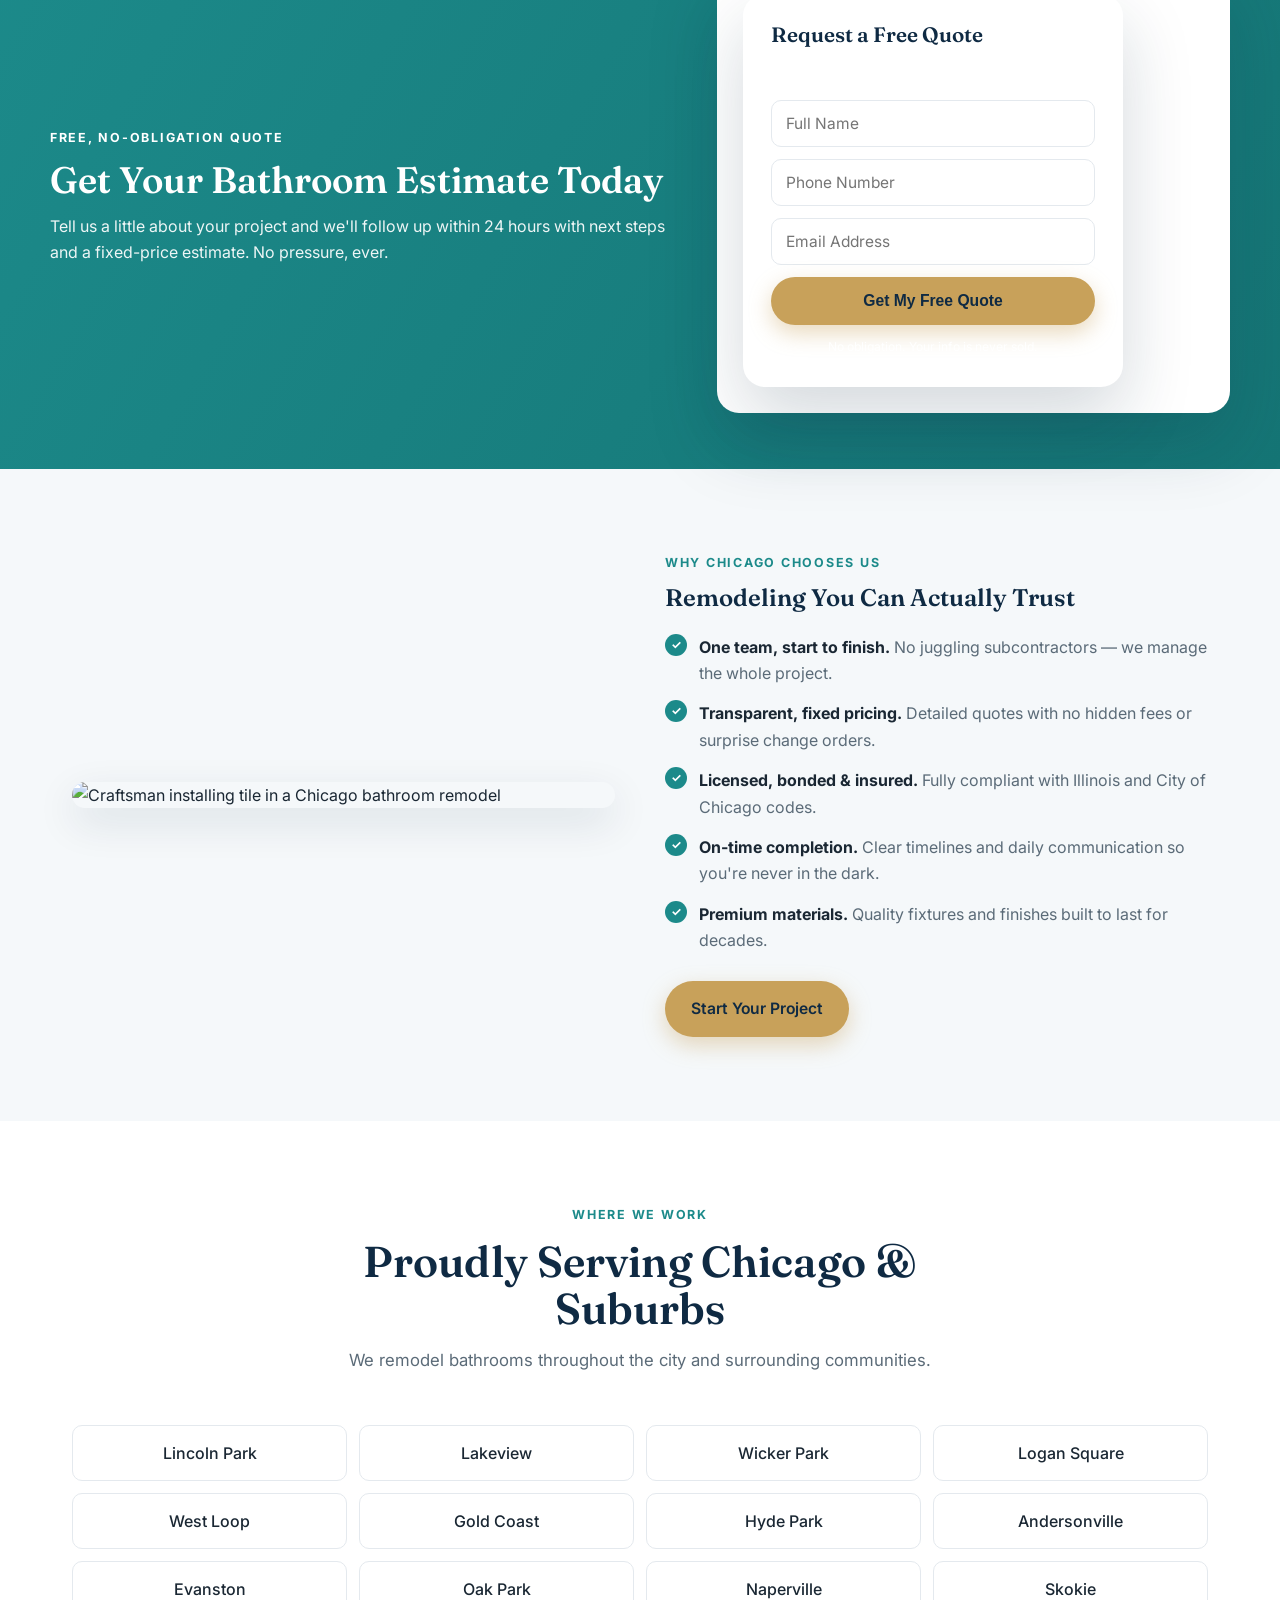
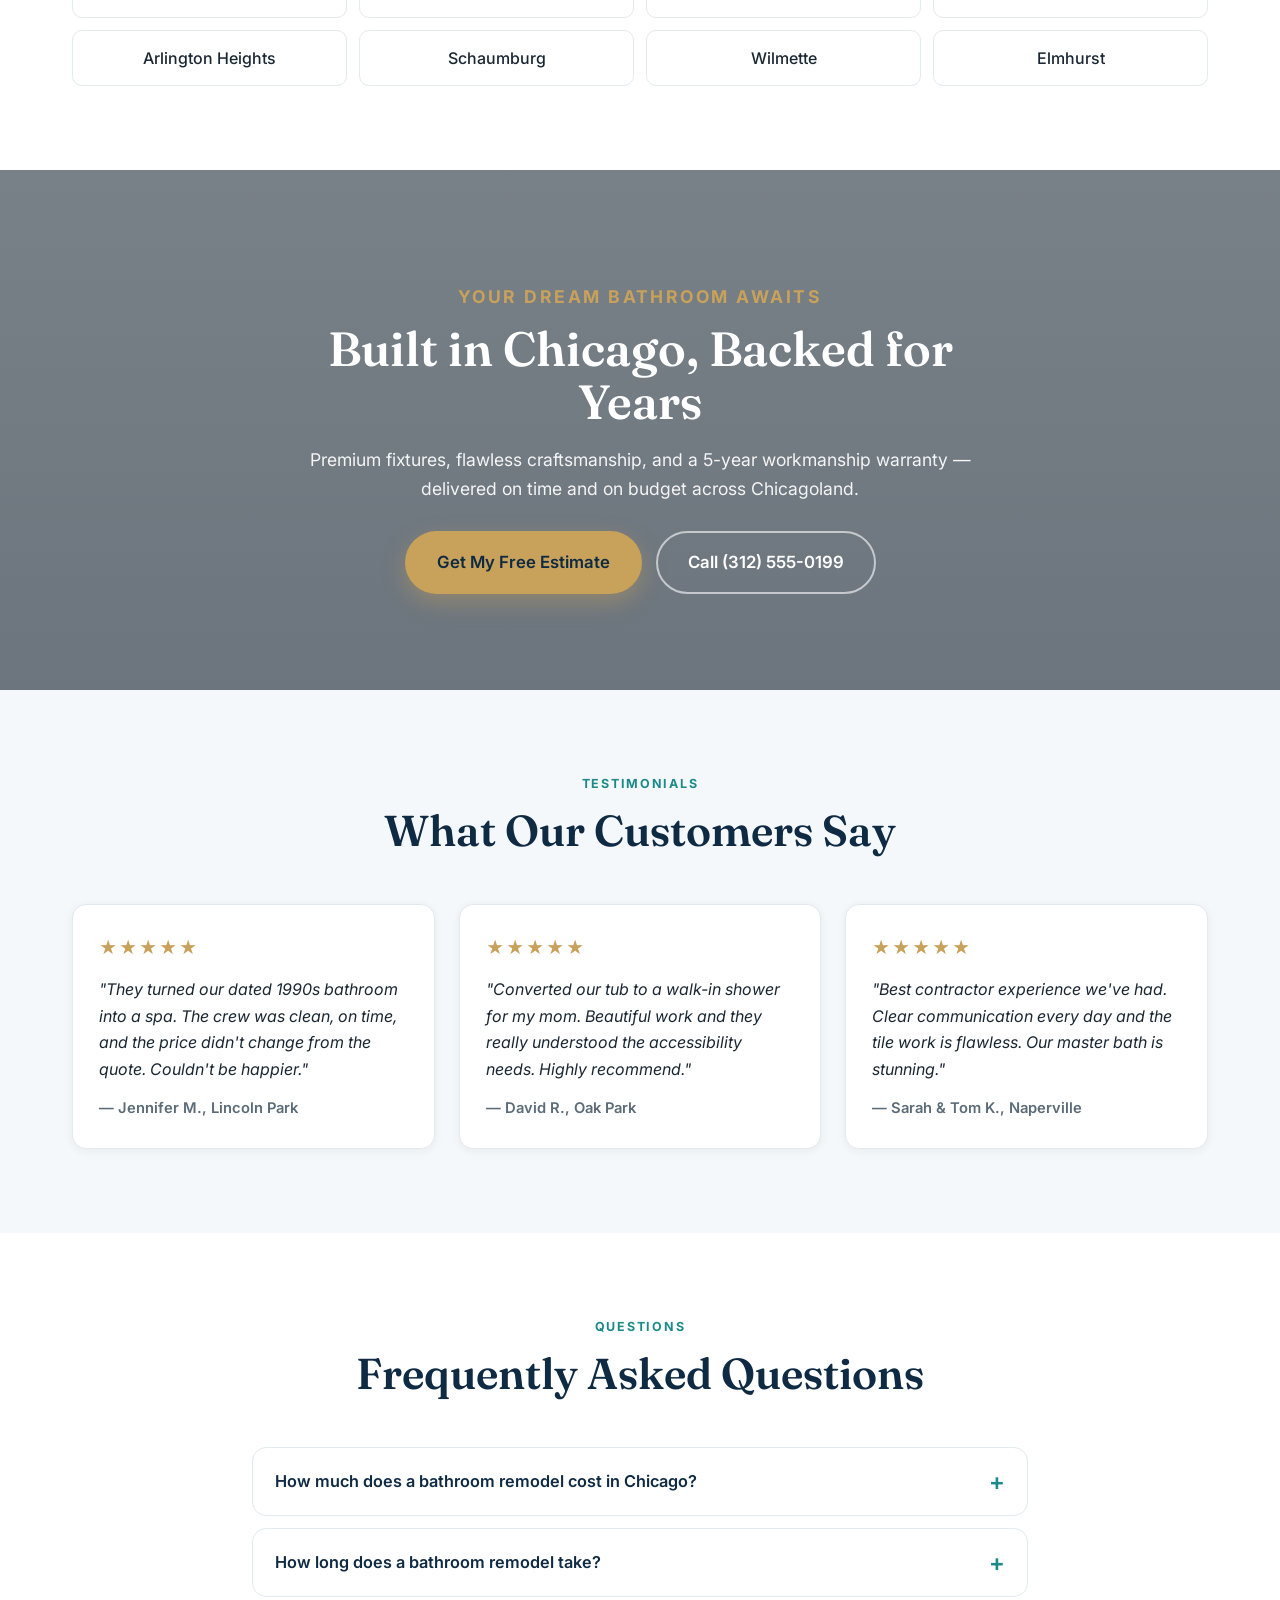
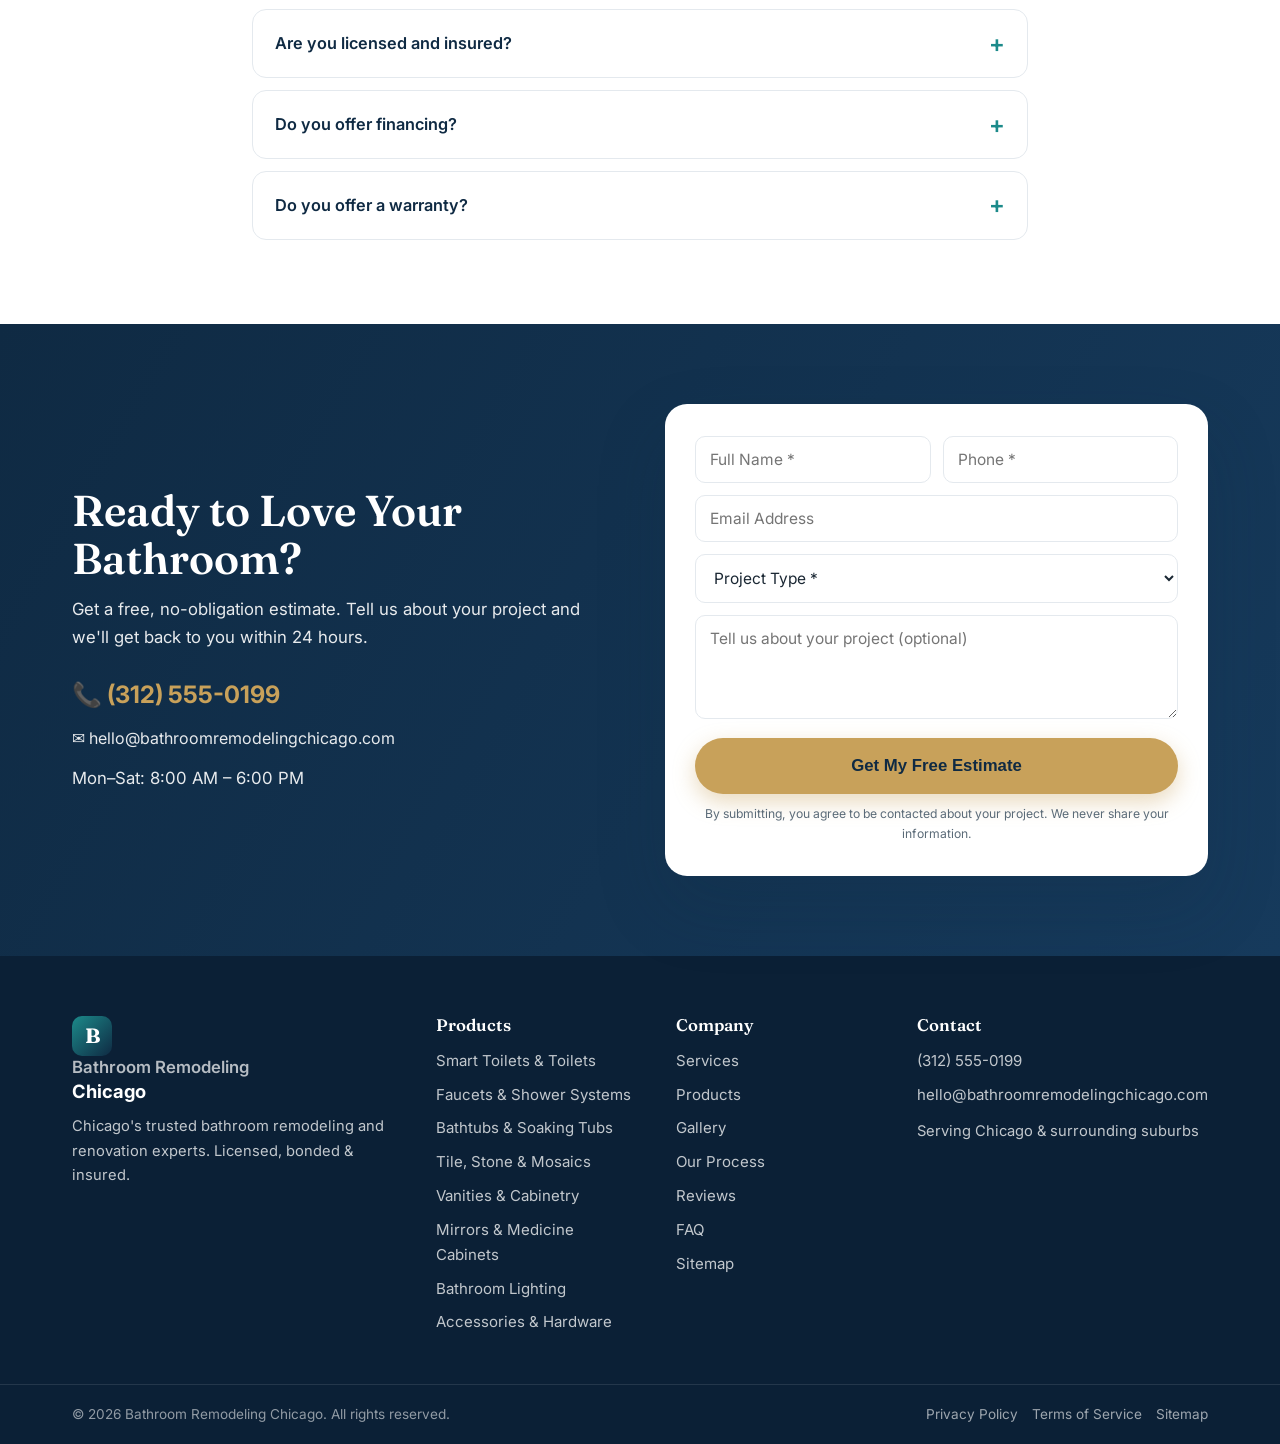
==== commit faf8a984: "Add rich SEO copy to 8 category pages (options, why-us, FAQ + FAQPage schema); add Privacy, Terms of" ====
--- a/index.html
+++ b/index.html
@@ -541,6 +541,7 @@
         <a href="#process">Our Process</a>
         <a href="#reviews">Reviews</a>
         <a href="#faq">FAQ</a>
+        <a href="sitemap.html">Sitemap</a>
       </div>
       <div class="footer__col">
         <h4>Contact</h4>
@@ -552,7 +553,11 @@
     <div class="footer__bottom">
       <div class="container footer__bottom-inner">
         <span>© <span id="year"></span> Bathroom Remodeling Chicago. All rights reserved.</span>
-        <span>Licensed · Bonded · Insured in Illinois</span>
+        <span class="footer__legal">
+          <a href="privacy.html">Privacy Policy</a>
+          <a href="tos.html">Terms of Service</a>
+          <a href="sitemap.html">Sitemap</a>
+        </span>
       </div>
     </div>
   </footer>
--- a/styles.css
+++ b/styles.css
@@ -435,3 +435,36 @@
   .cards--photo { grid-template-columns: 1fr; }
   .showcase__box, .showcase--center .showcase__box { max-width: 100%; }
 }
+
+/* ===== SEO copy blocks ===== */
+.prose p { color: var(--muted); margin-bottom: 16px; }
+.prose h2 { font-size: clamp(1.6rem, 2.8vw, 2.1rem); margin: 10px 0 14px; }
+.prose h3 { font-size: 1.25rem; margin: 24px 0 10px; color: var(--navy); }
+.offer-grid { display: grid; grid-template-columns: repeat(2, 1fr); gap: 12px 30px; margin: 8px 0 6px; }
+.offer-grid li { position: relative; list-style: none; padding-left: 30px; color: var(--muted); }
+.offer-grid li strong { color: var(--ink); }
+.offer-grid li::before { content: "✓"; position: absolute; left: 0; top: 2px; width: 20px; height: 20px; background: var(--teal); color: #fff; border-radius: 50%; display: grid; place-items: center; font-size: 0.7rem; font-weight: 700; }
+
+/* ===== Legal pages ===== */
+.legal { padding: 60px 0 80px; }
+.legal h1 { font-size: clamp(2rem, 4vw, 2.8rem); }
+.legal .legal__updated { color: var(--muted); font-size: 0.9rem; margin: 10px 0 30px; }
+.legal h2 { font-size: 1.4rem; margin: 30px 0 10px; color: var(--navy); }
+.legal p, .legal li { color: var(--muted); margin-bottom: 12px; }
+.legal ul { margin: 0 0 12px 22px; }
+.legal a { color: var(--teal); text-decoration: underline; }
+
+/* ===== Footer legal links ===== */
+.footer__legal { display: flex; gap: 14px; flex-wrap: wrap; }
+.footer__legal a { color: rgba(255,255,255,0.6); }
+.footer__legal a:hover { color: var(--gold); }
+
+/* ===== HTML sitemap page ===== */
+.sitemap-cols { display: grid; grid-template-columns: repeat(3, 1fr); gap: 30px; }
+.sitemap-cols h3 { font-size: 1.1rem; color: var(--navy); margin-bottom: 10px; }
+.sitemap-cols ul { list-style: none; display: grid; gap: 8px; }
+.sitemap-cols a { color: var(--teal); }
+.sitemap-cols a:hover { text-decoration: underline; }
+@media (max-width: 720px) {
+  .offer-grid, .sitemap-cols { grid-template-columns: 1fr; }
+}
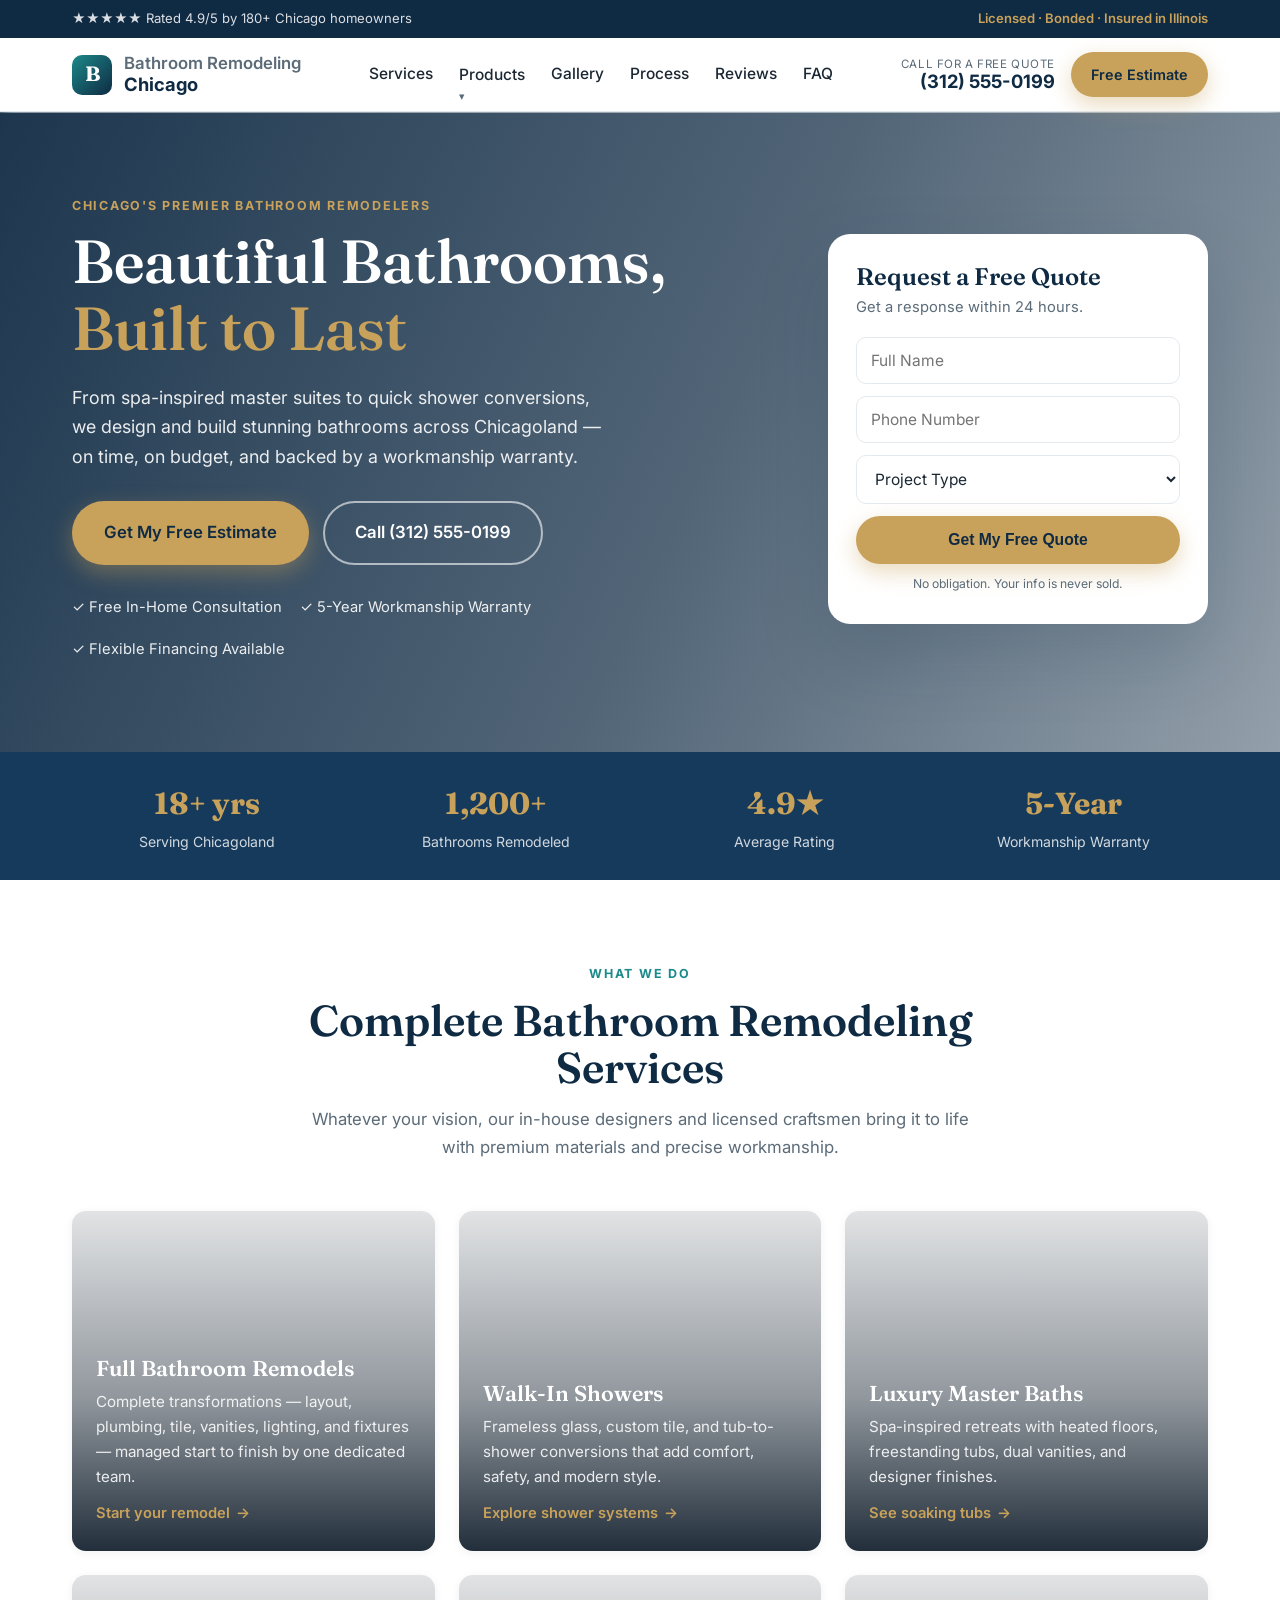
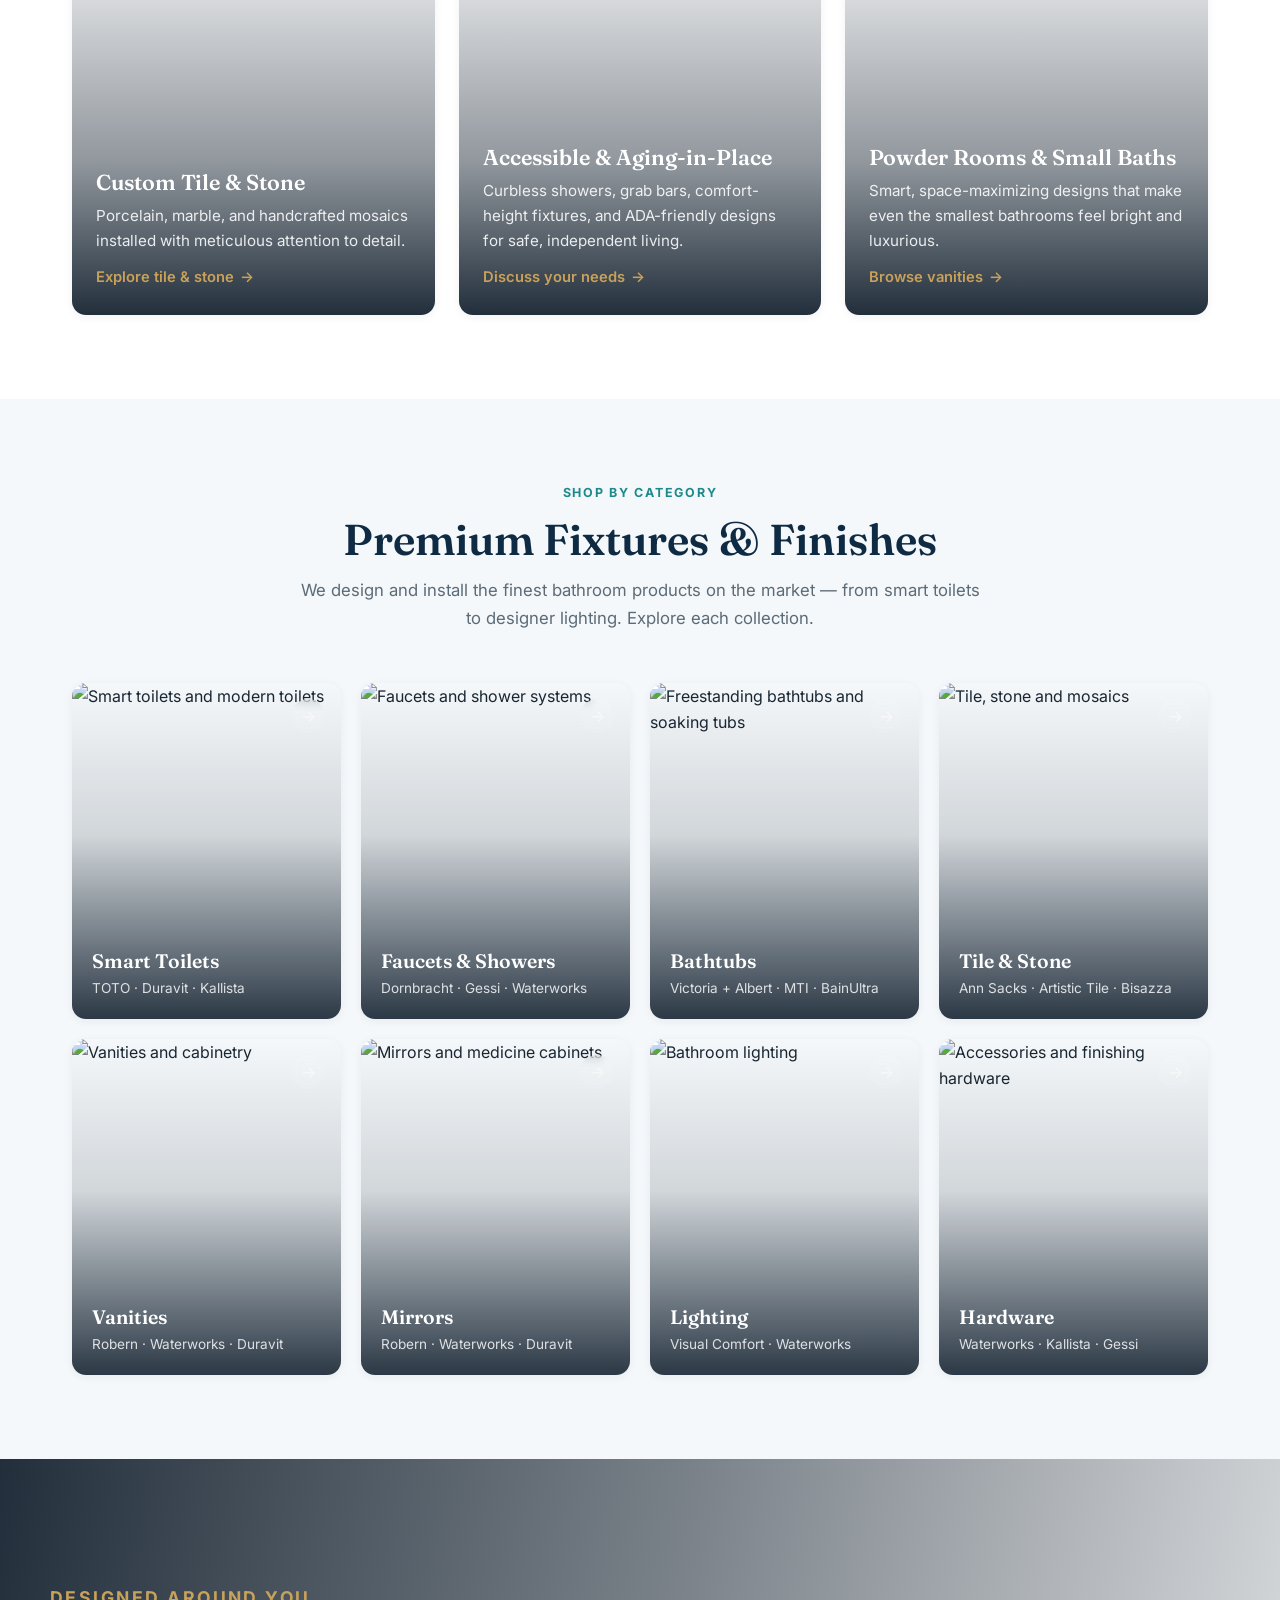
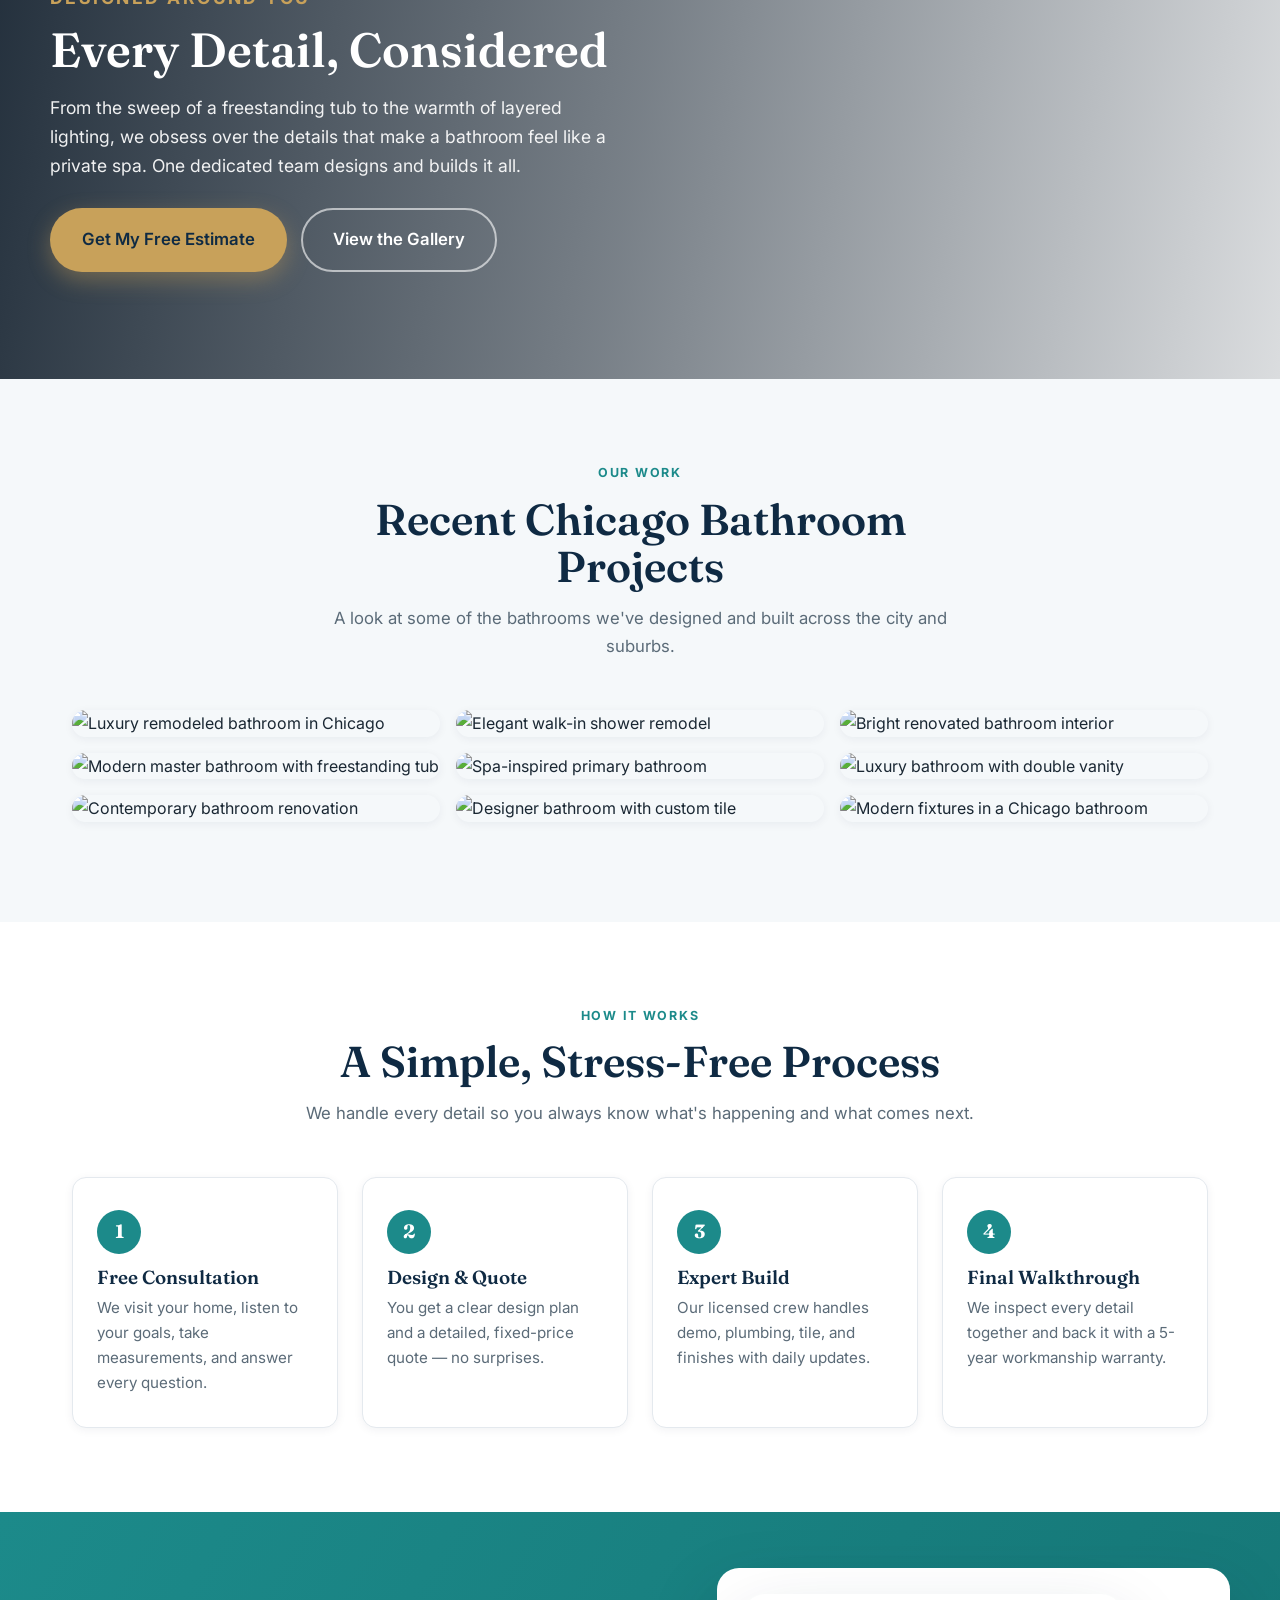
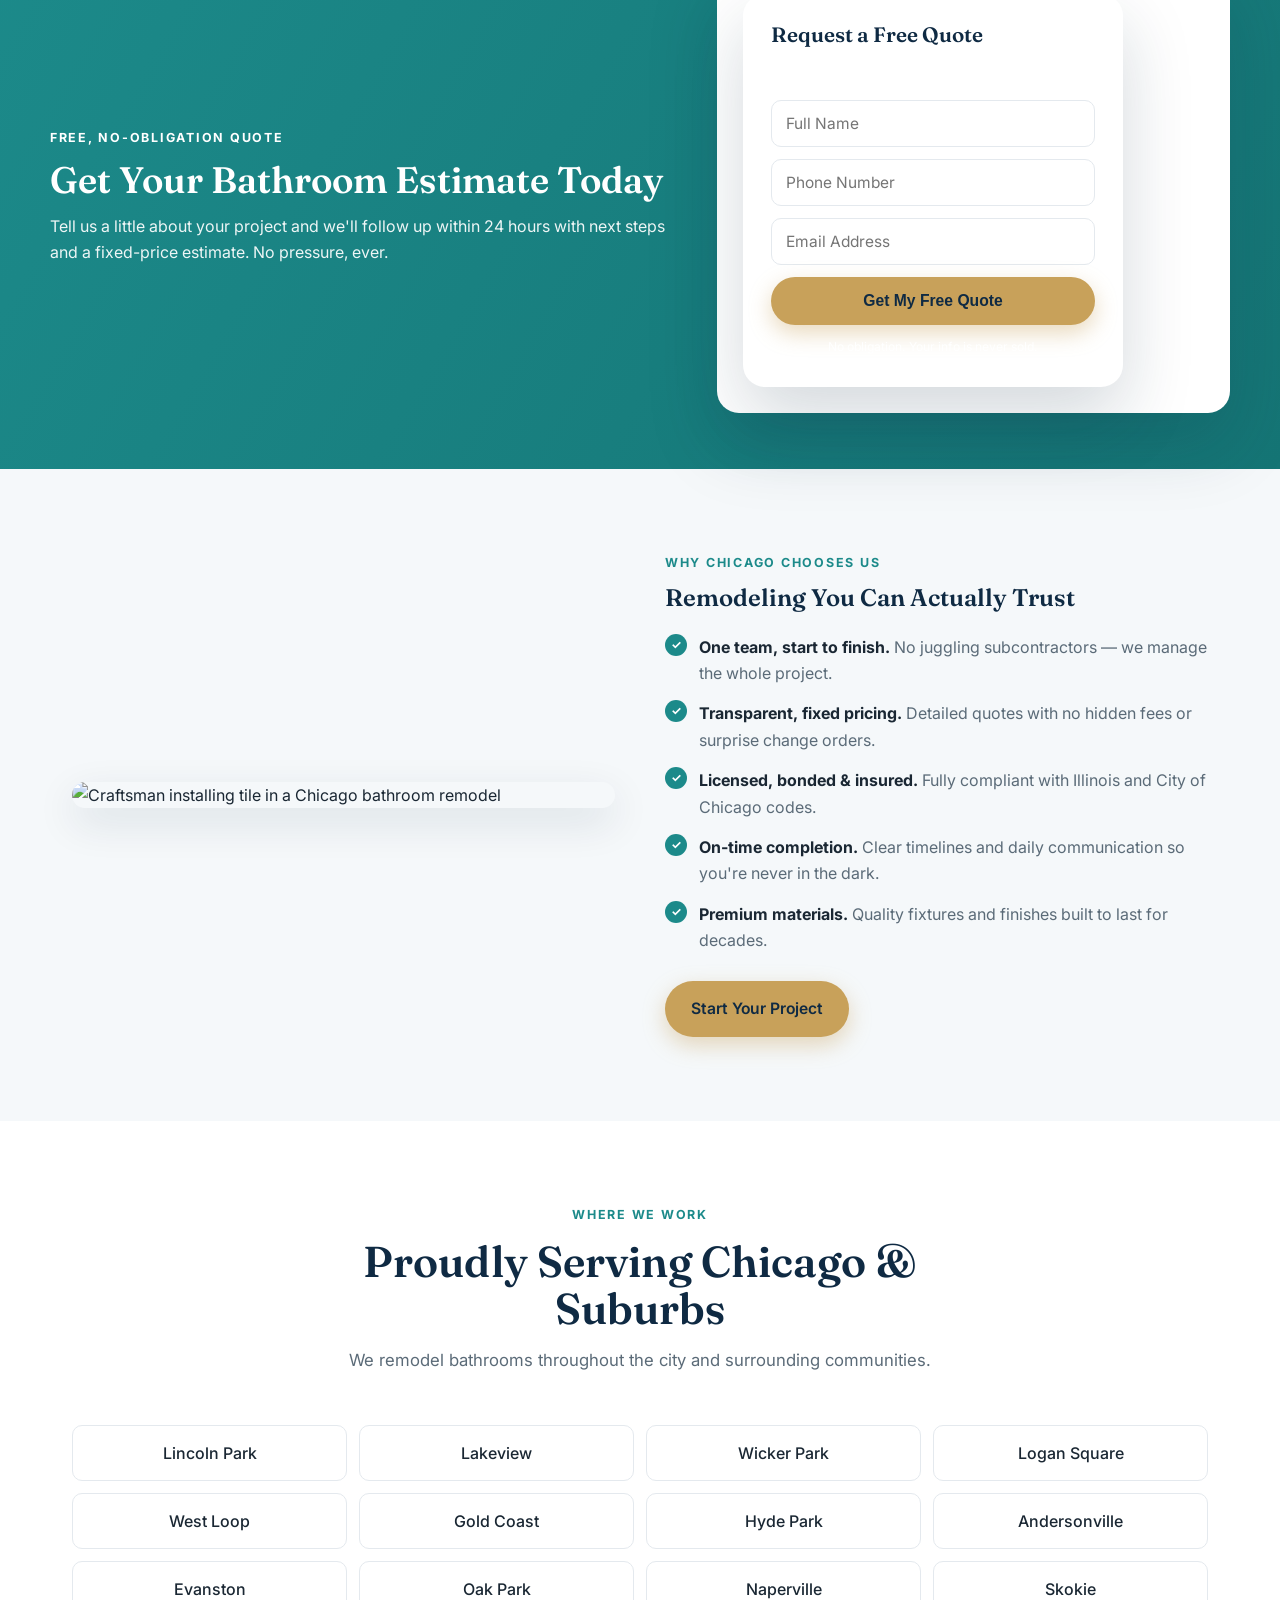
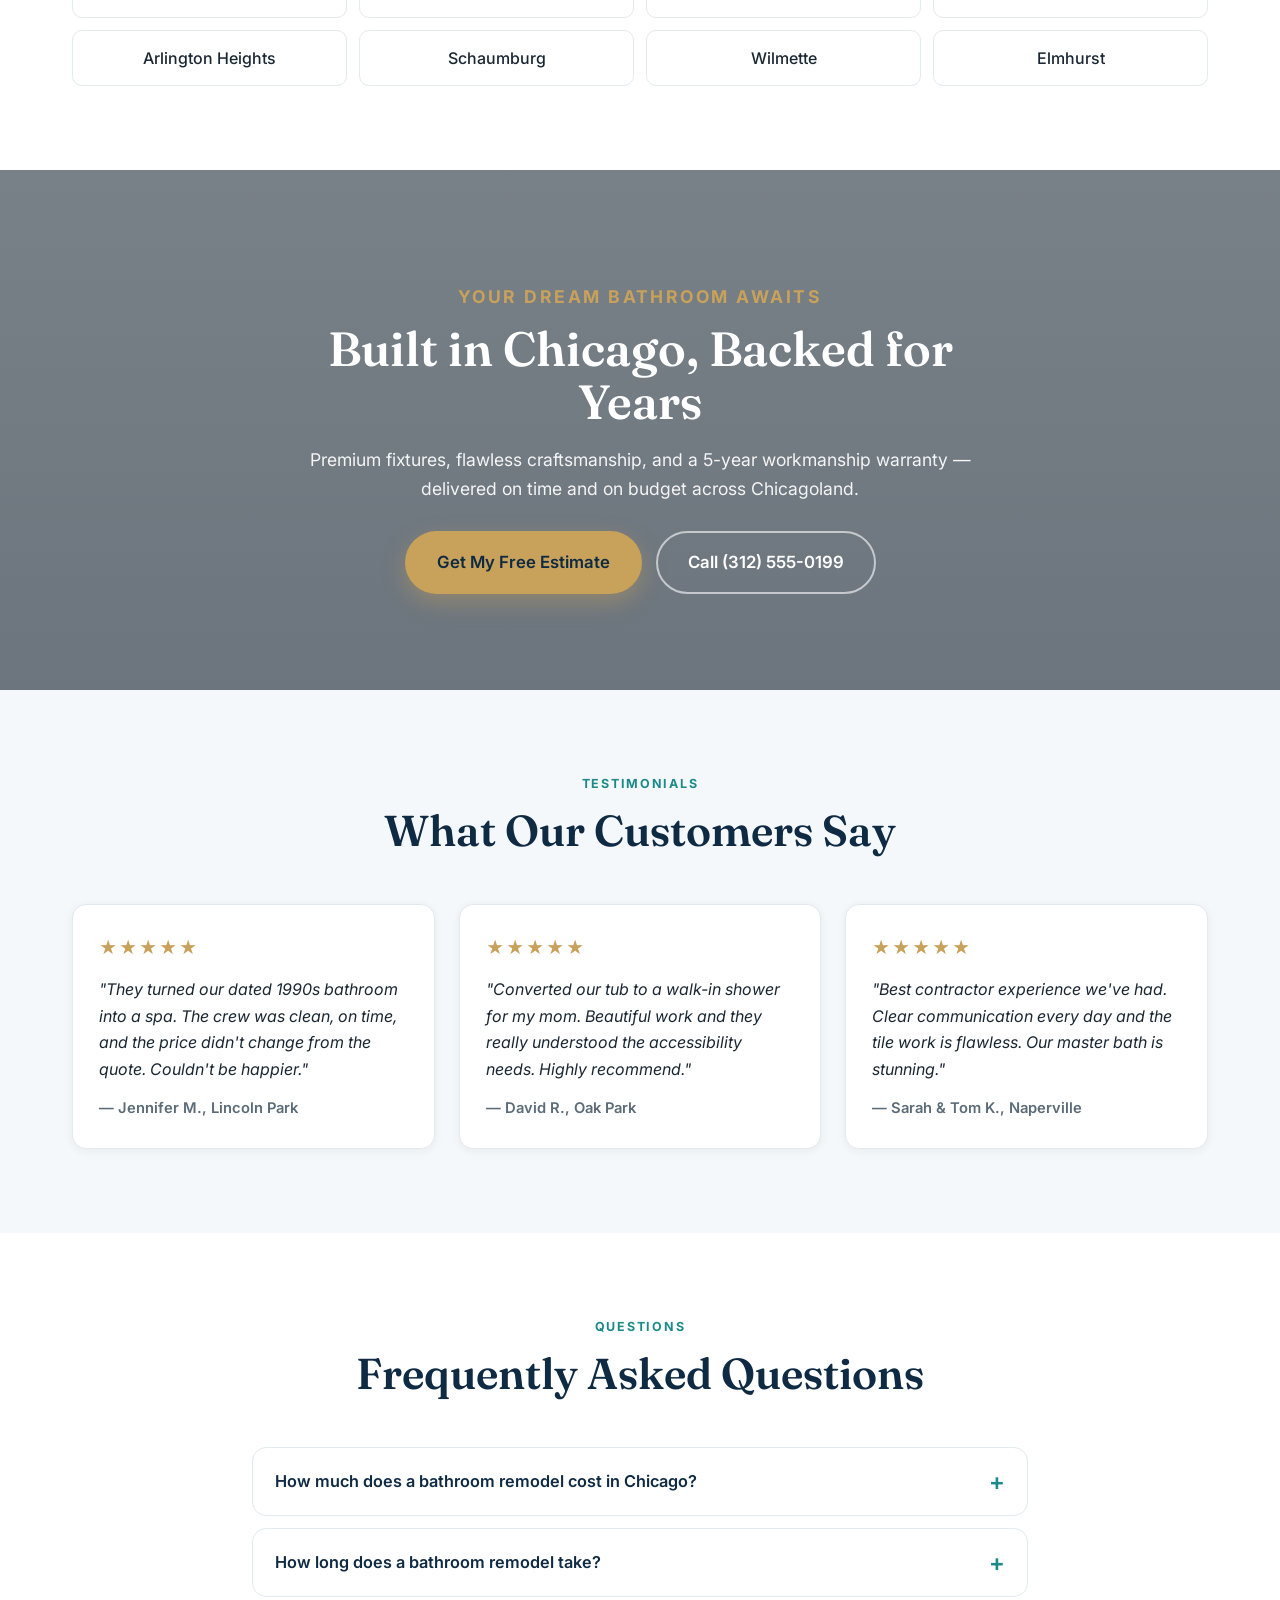
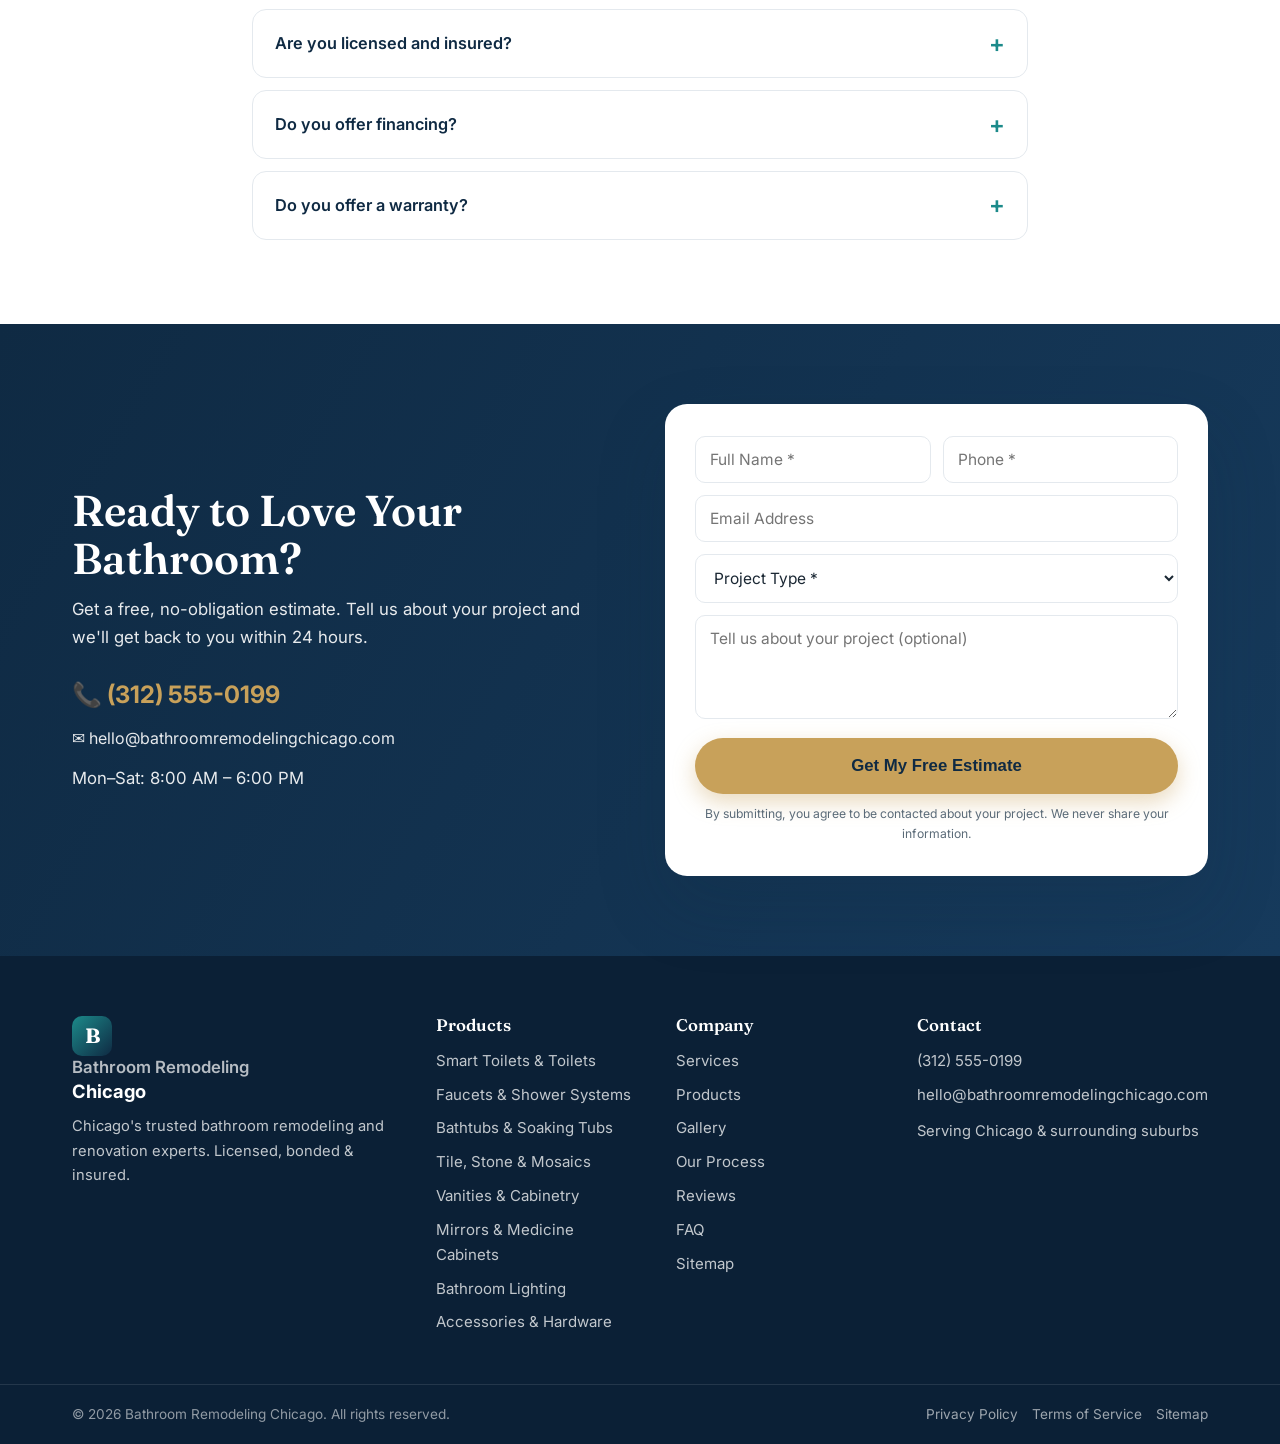
==== commit afcd9acc: "Anti-spam: add hidden honeypot field to all lead forms + timing signal" ====
--- a/index.html
+++ b/index.html
@@ -129,6 +129,7 @@
         <form class="quote-card" id="heroForm" data-lead novalidate>
           <h3>Request a Free Quote</h3>
           <p class="quote-card__sub">Get a response within 24 hours.</p>
+          <div class="hp-wrap" aria-hidden="true"><label>Company (leave blank)<input type="text" name="company" tabindex="-1" autocomplete="off" /></label></div>
           <input type="text" name="name" placeholder="Full Name" required />
           <input type="tel" name="phone" placeholder="Phone Number" required />
           <select name="project" required>
@@ -354,6 +355,7 @@
         <form class="quote-card" data-lead novalidate>
           <h3>Request a Free Quote</h3>
           <p class="quote-card__sub">Get a response within 24 hours.</p>
+          <div class="hp-wrap" aria-hidden="true"><label>Company (leave blank)<input type="text" name="company" tabindex="-1" autocomplete="off" /></label></div>
           <input type="text" name="name" placeholder="Full Name" required />
           <input type="tel" name="phone" placeholder="Phone Number" required />
           <input type="email" name="email" placeholder="Email Address" />
@@ -491,6 +493,7 @@
         <p class="cta__hours">Mon–Sat: 8:00 AM – 6:00 PM</p>
       </div>
       <form class="contact-form" id="contactForm" data-lead novalidate>
+        <div class="hp-wrap" aria-hidden="true"><label>Company (leave blank)<input type="text" name="company" tabindex="-1" autocomplete="off" /></label></div>
         <div class="form-row">
           <input type="text" name="name" placeholder="Full Name *" required />
           <input type="tel" name="phone" placeholder="Phone *" required />
--- a/styles.css
+++ b/styles.css
@@ -454,6 +454,9 @@
 .legal ul { margin: 0 0 12px 22px; }
 .legal a { color: var(--teal); text-decoration: underline; }
 
+/* ===== Honeypot (anti-spam; hidden from real users) ===== */
+.hp-wrap { position: absolute !important; left: -9999px !important; top: auto; width: 1px; height: 1px; overflow: hidden; opacity: 0; pointer-events: none; }
+
 /* ===== Footer legal links ===== */
 .footer__legal { display: flex; gap: 14px; flex-wrap: wrap; }
 .footer__legal a { color: rgba(255,255,255,0.6); }
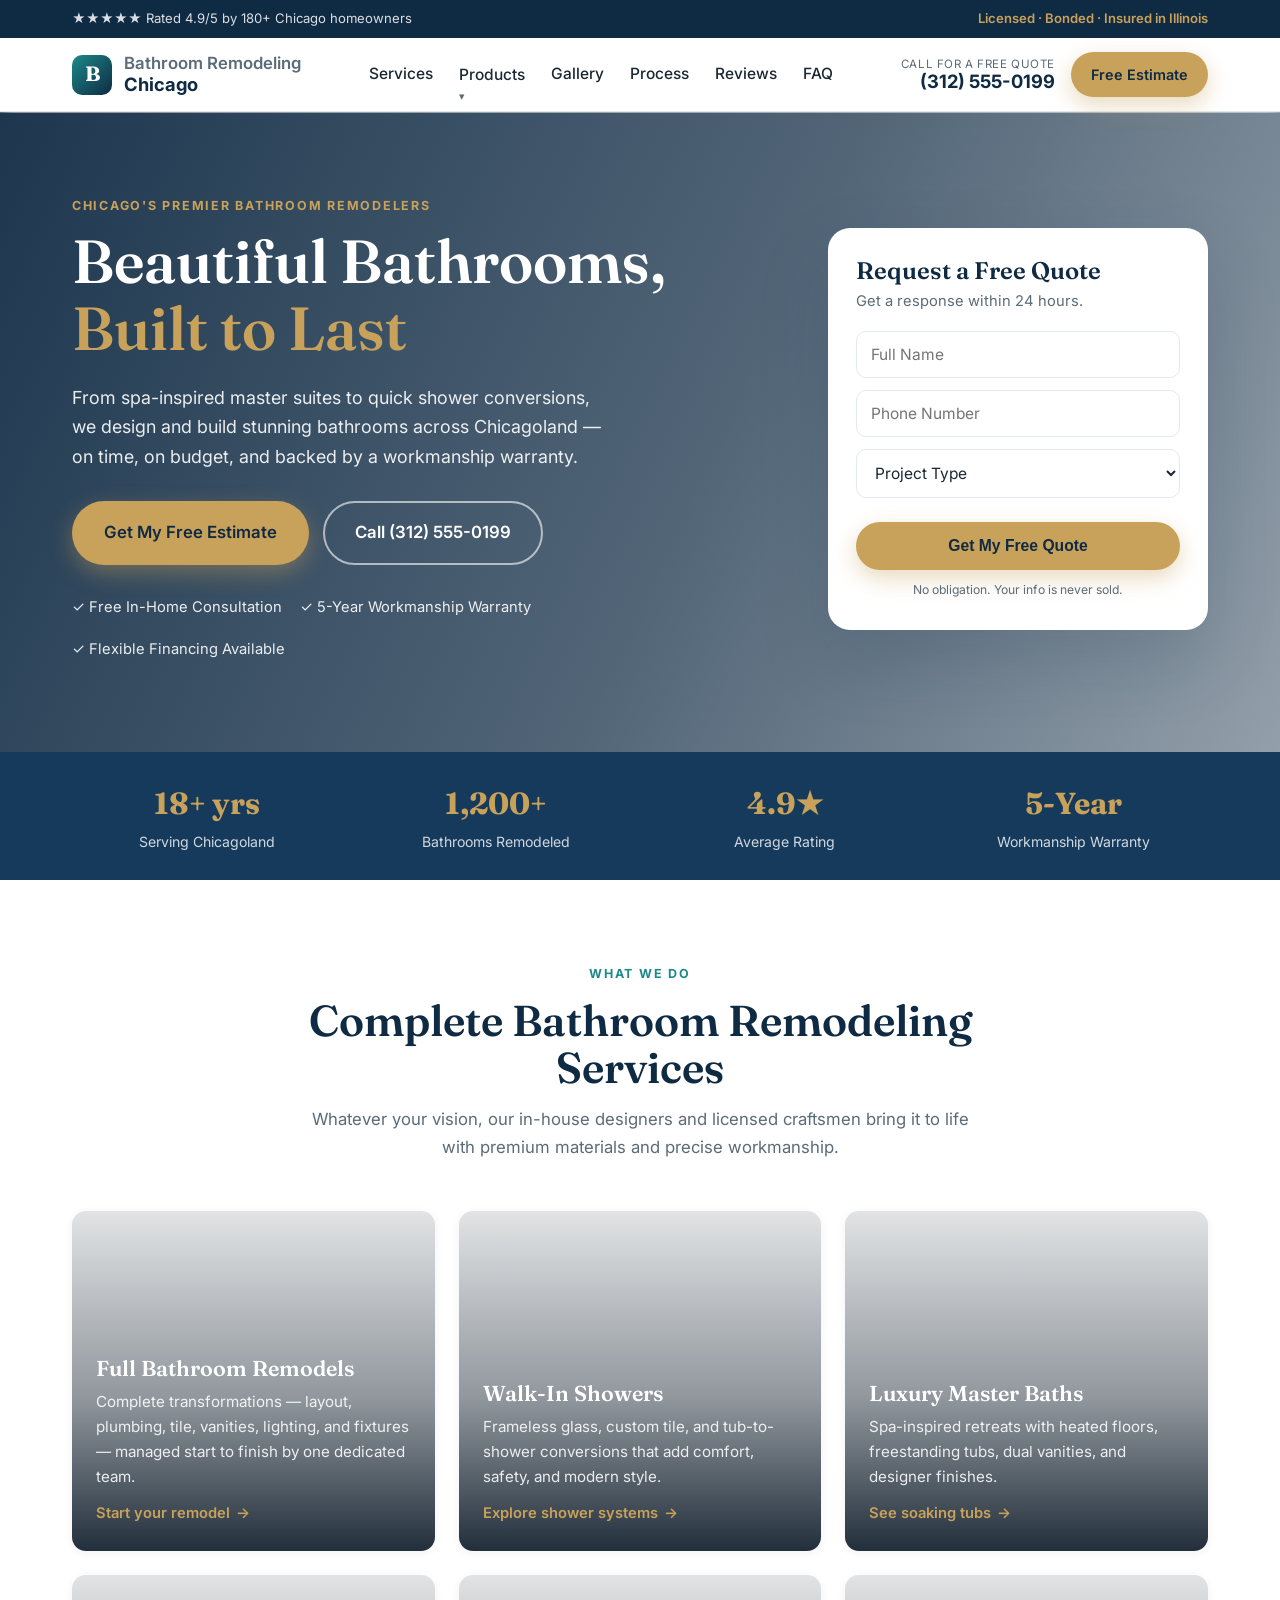
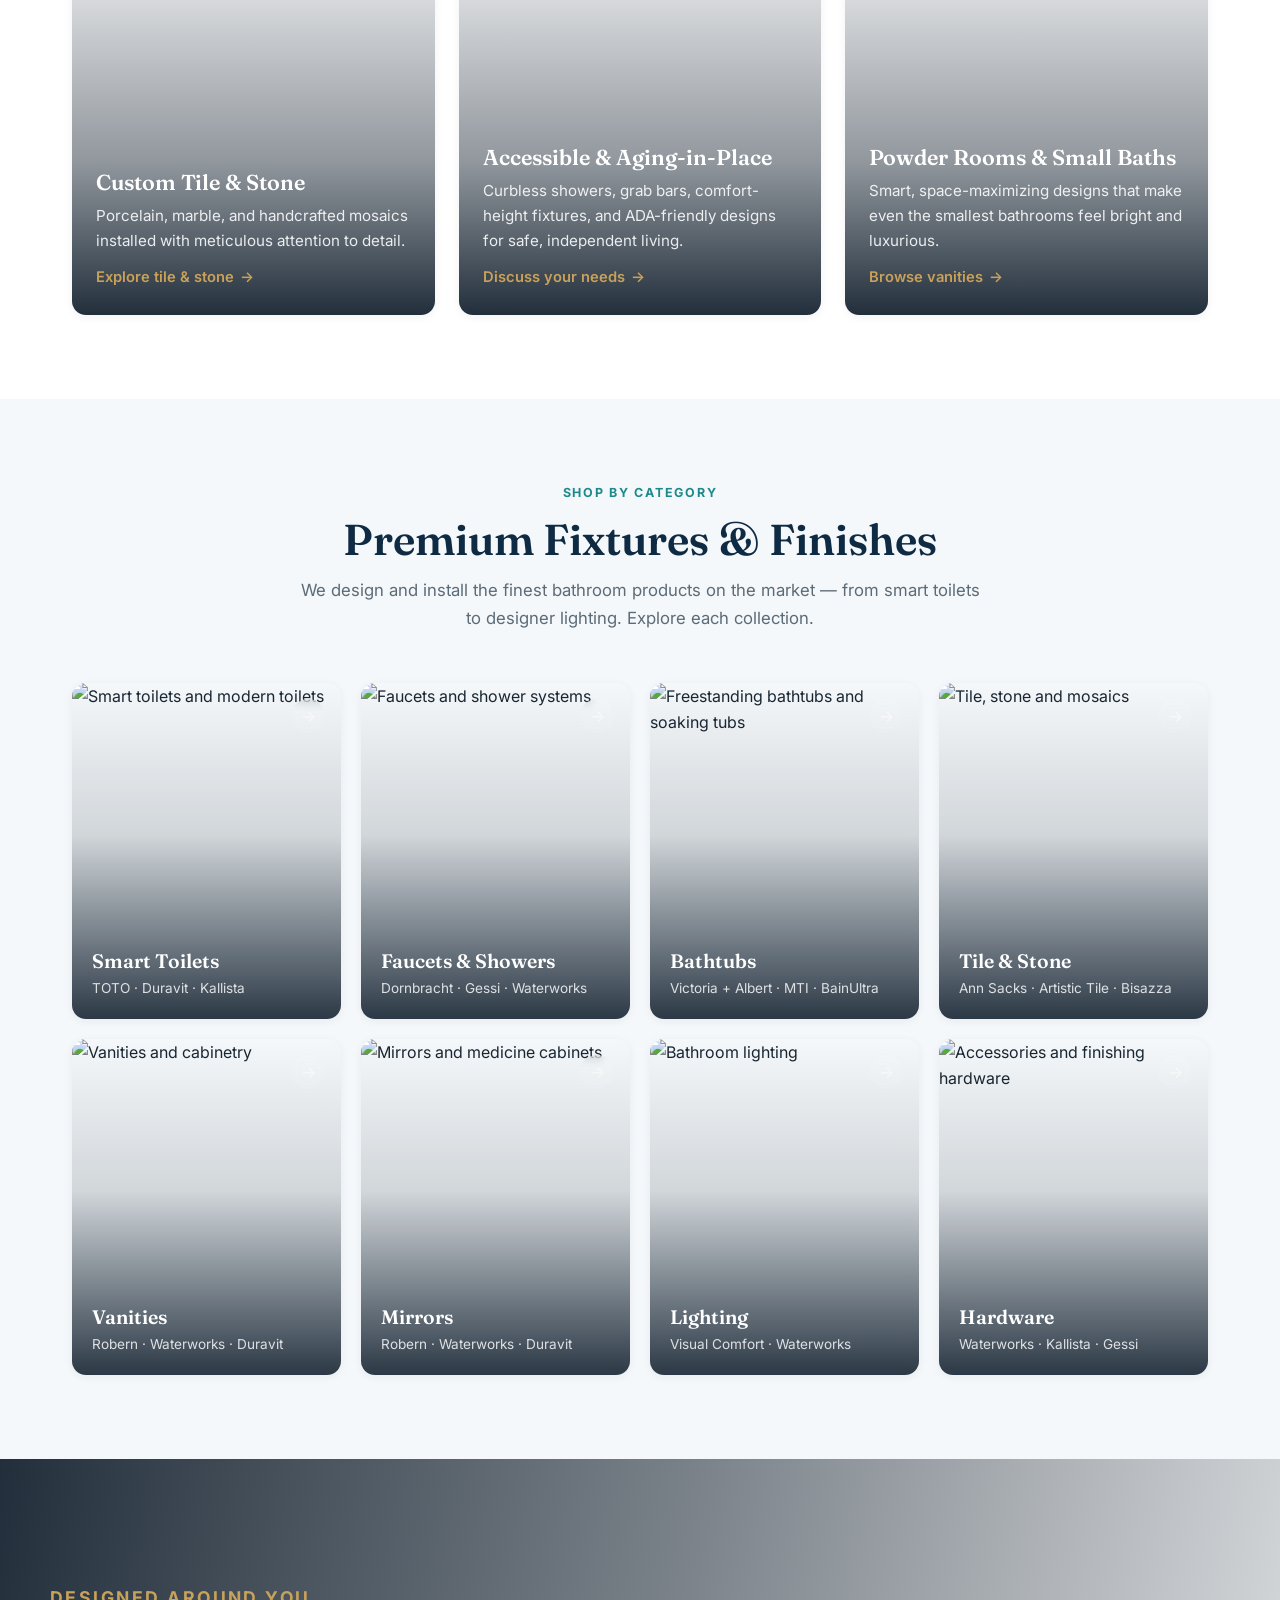
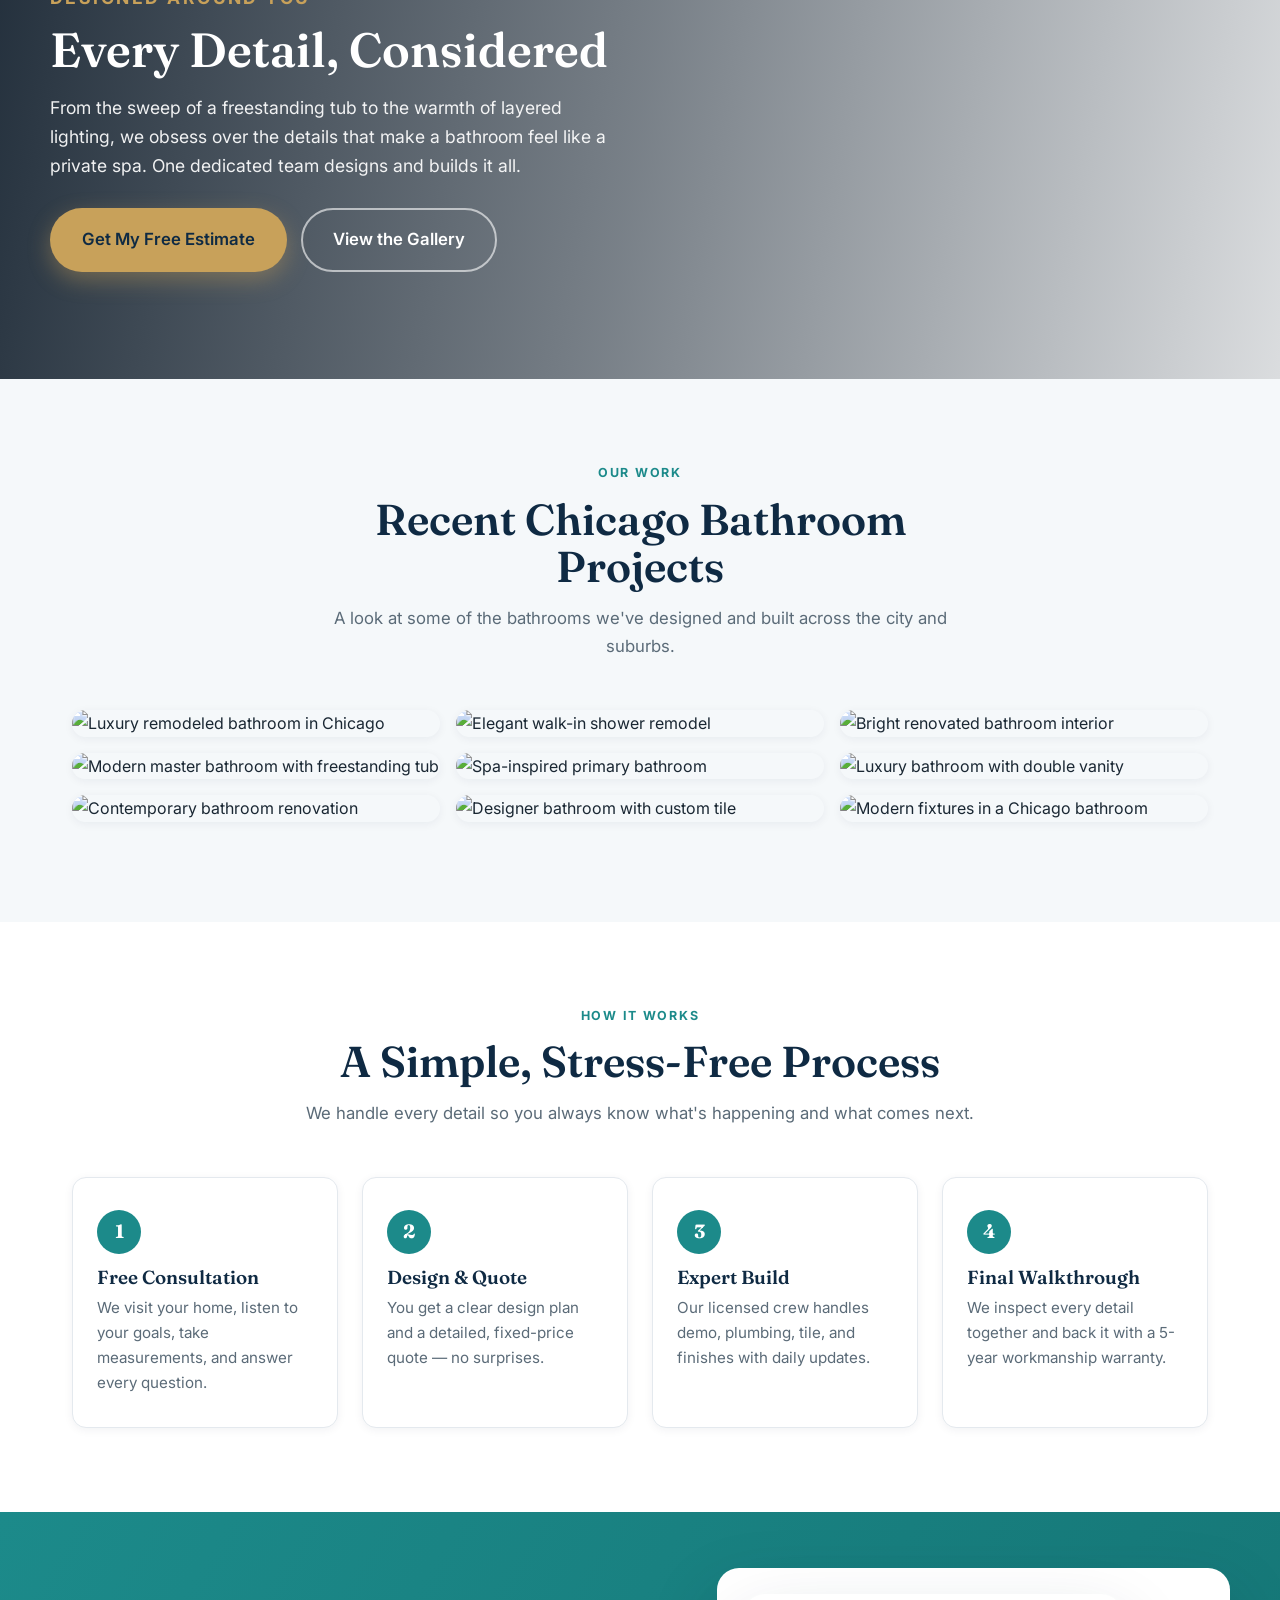
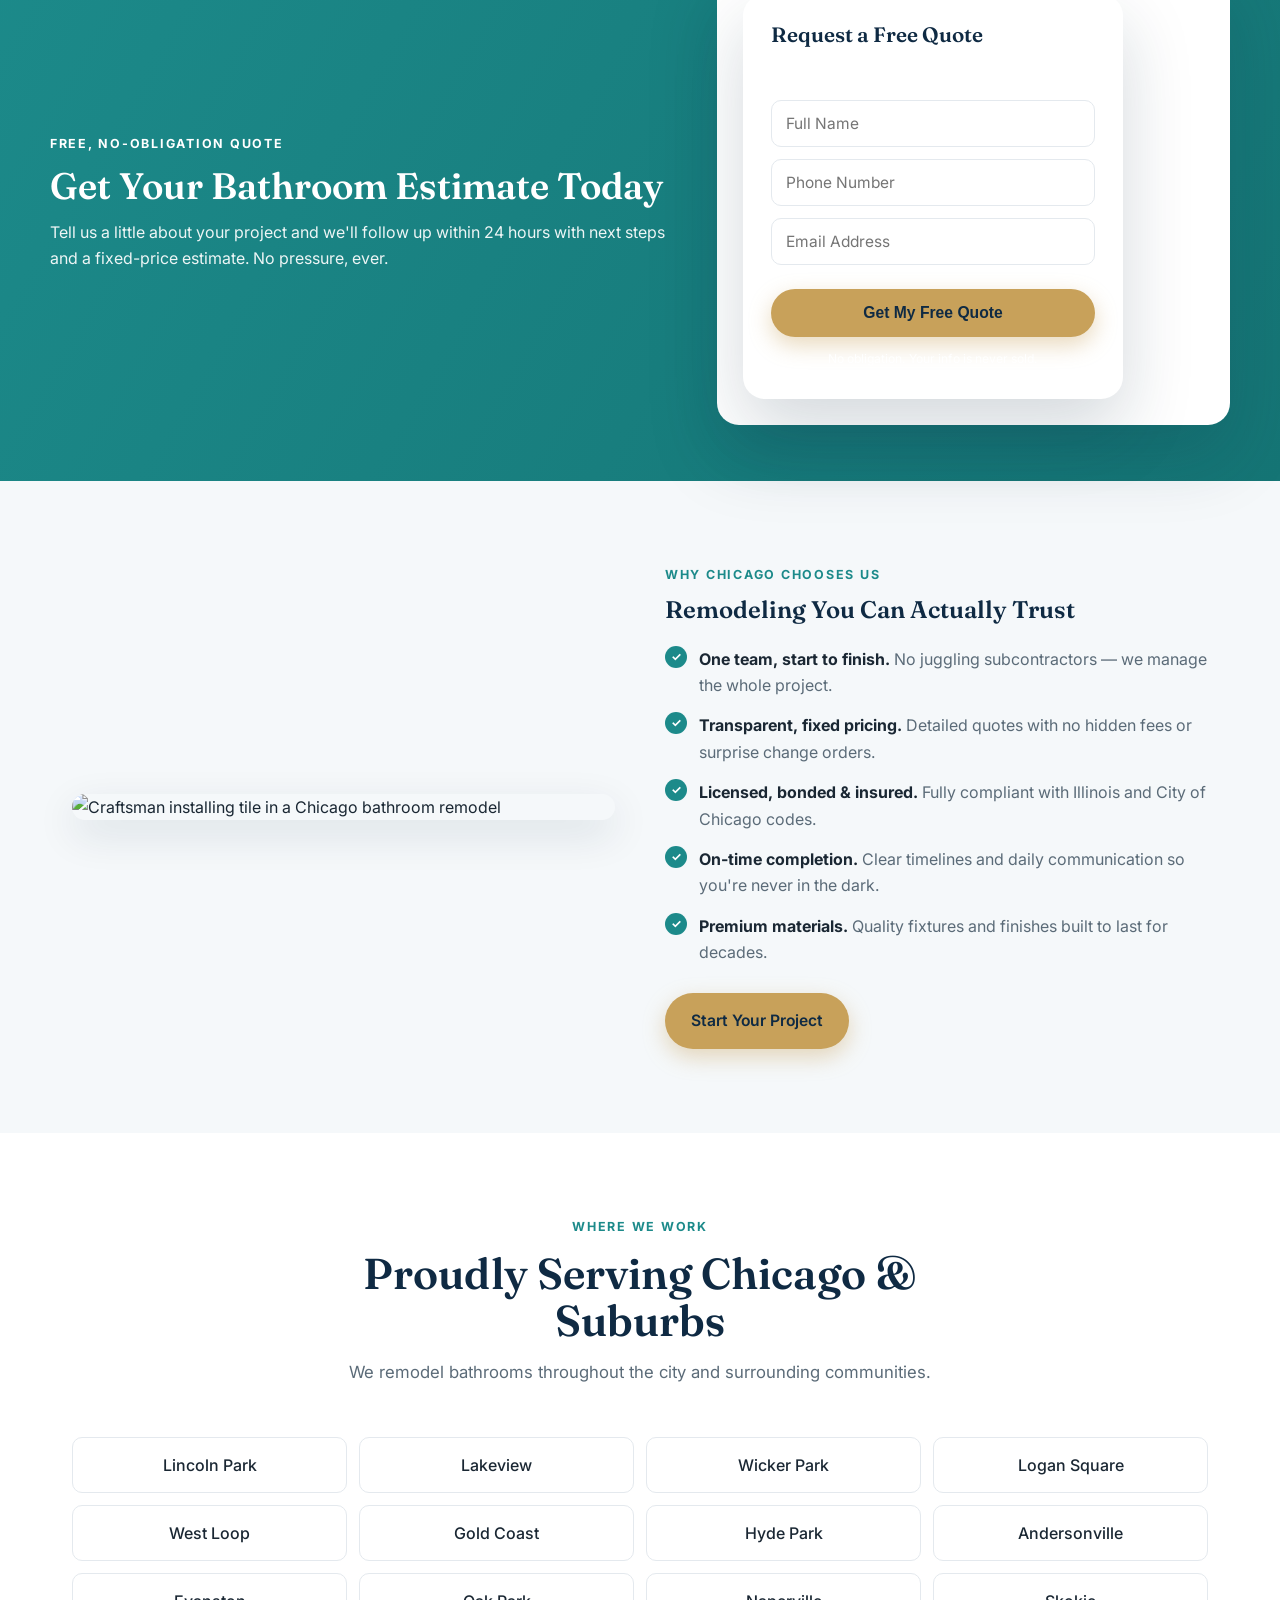
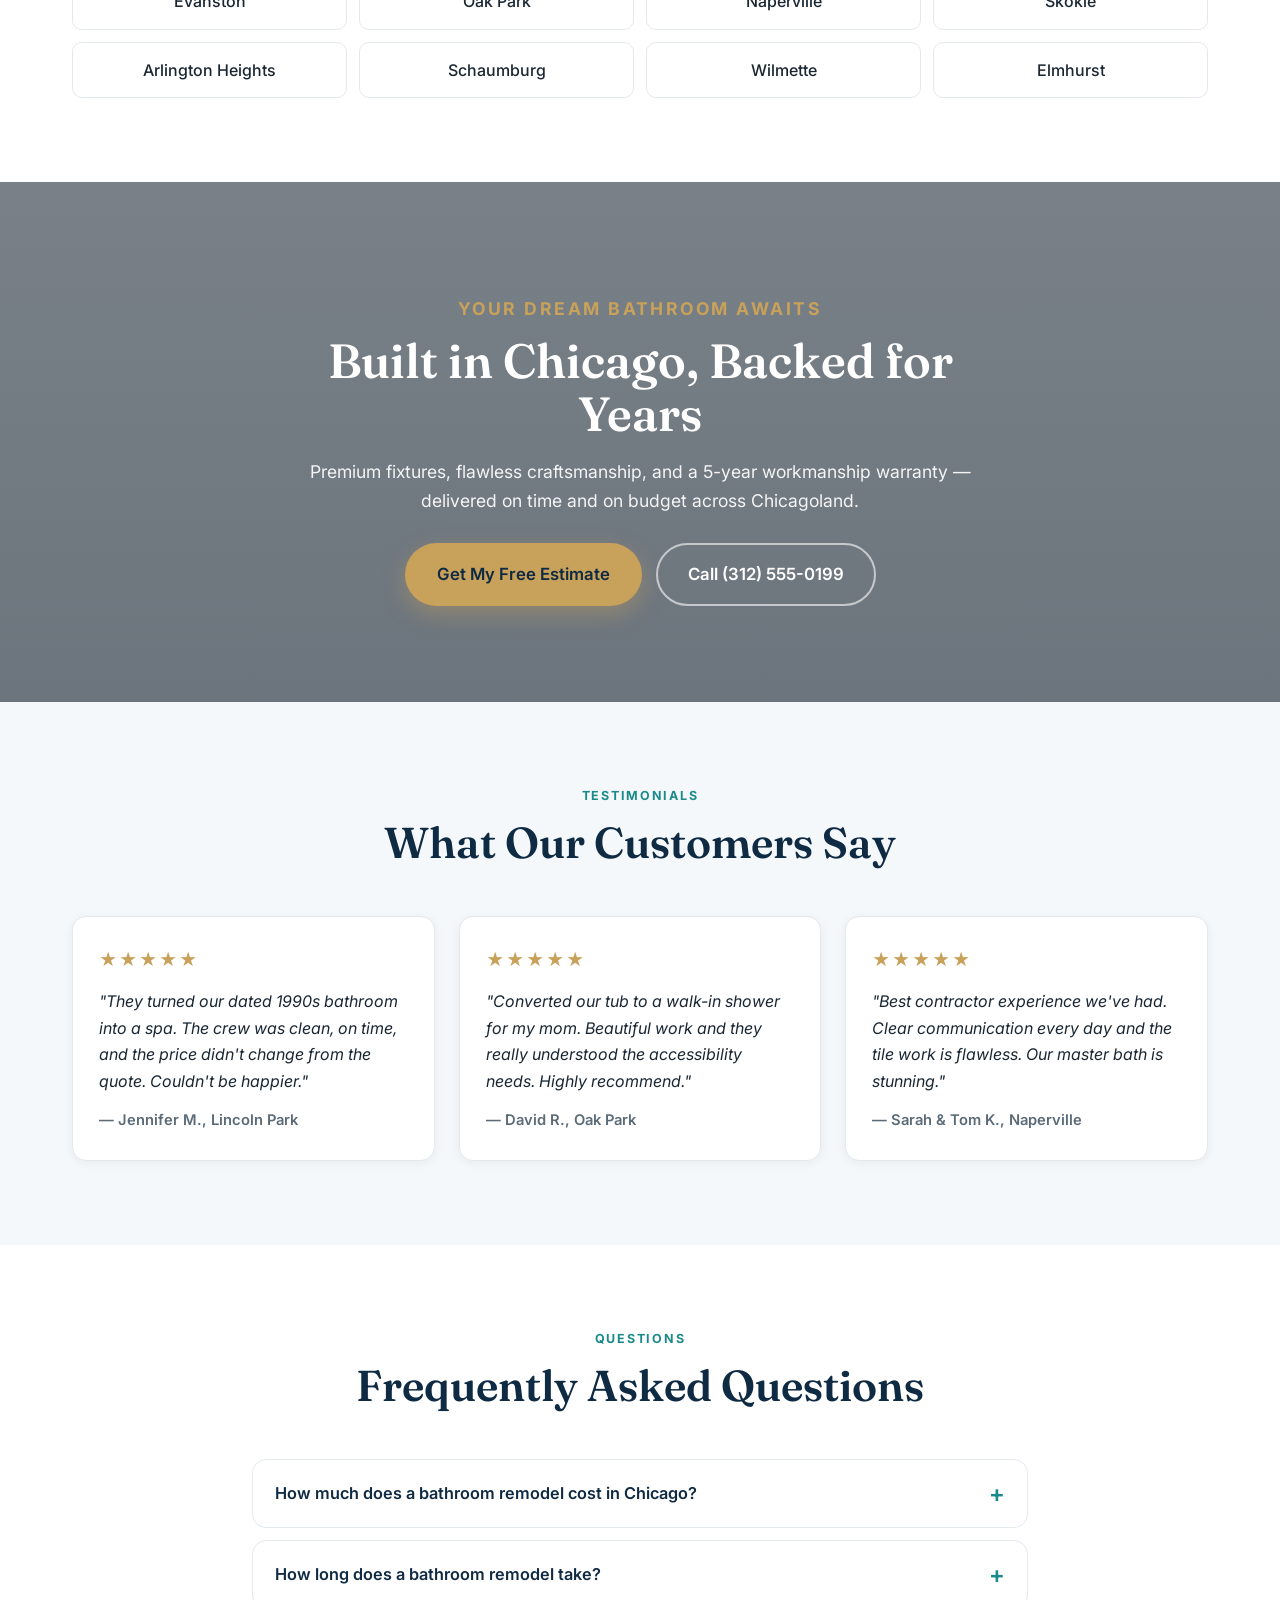
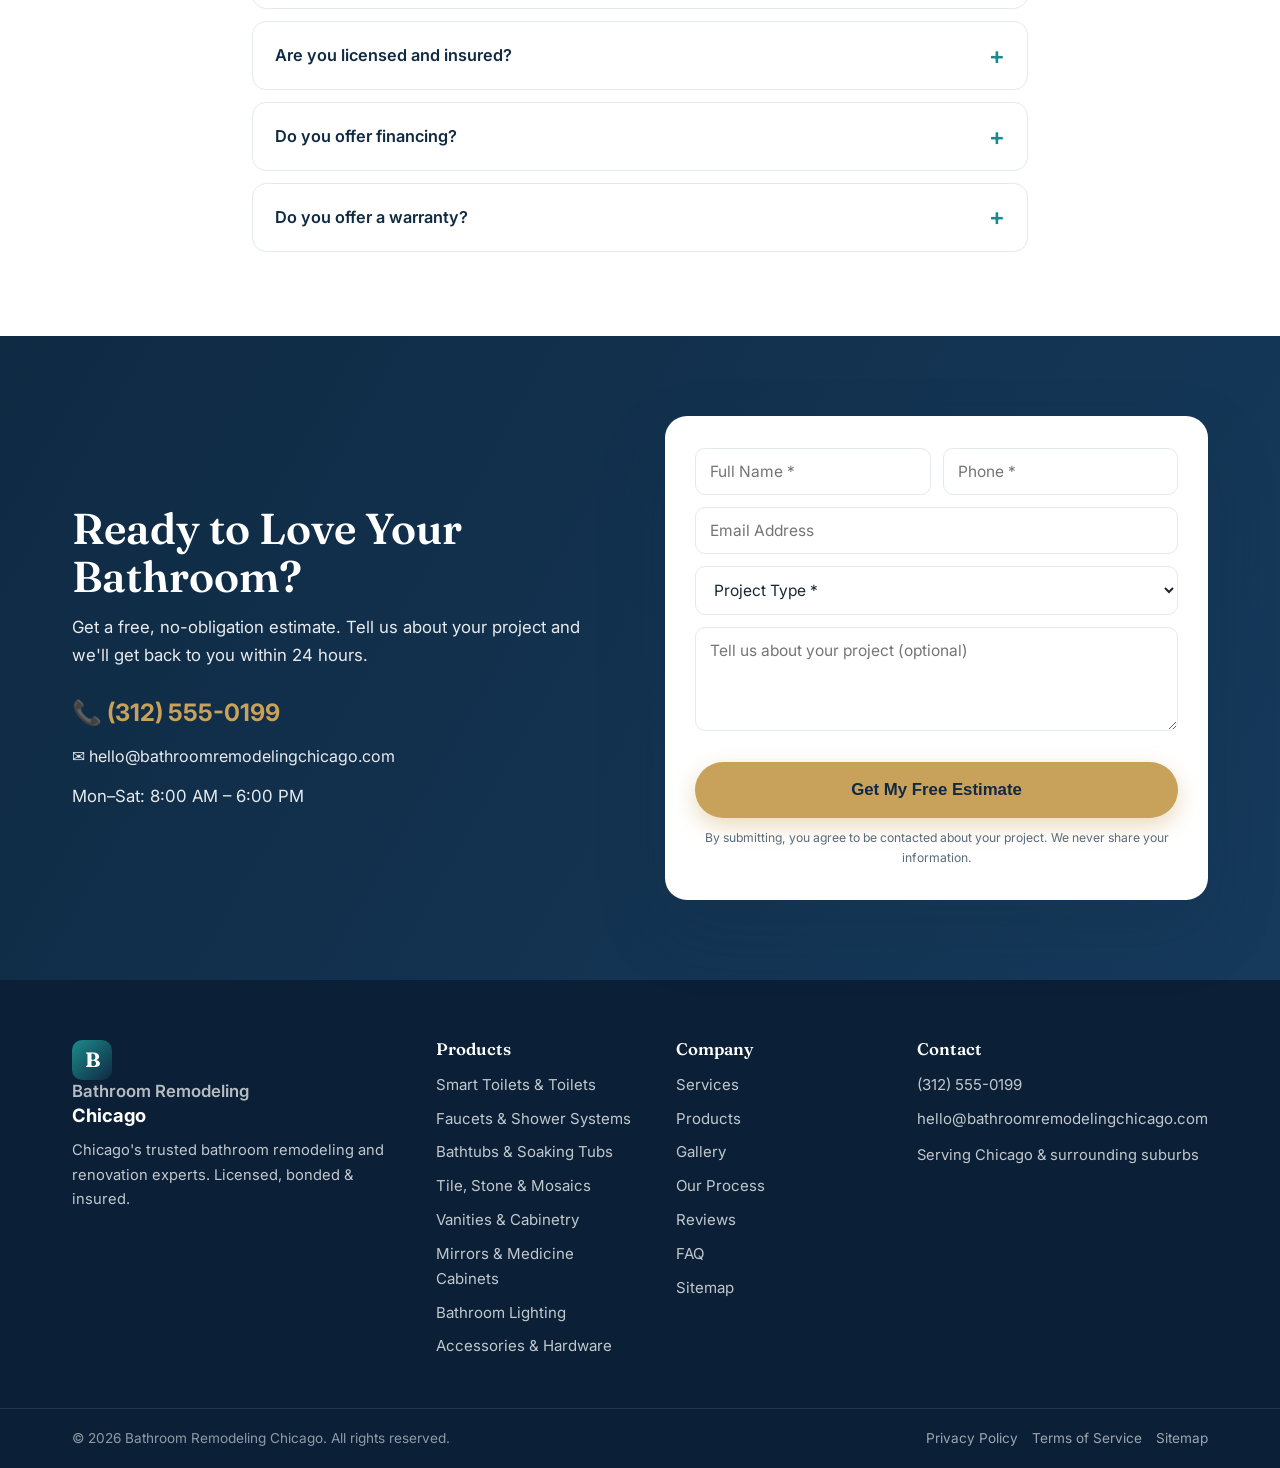
==== commit 22c545cc: "Activate Cloudflare Turnstile on all lead forms (real sitekey); require token client-side + reset af" ====
--- a/index.html
+++ b/index.html
@@ -20,6 +20,7 @@
   <link rel="preconnect" href="https://fonts.gstatic.com" crossorigin />
   <link href="https://fonts.googleapis.com/css2?family=Fraunces:opsz,wght@9..144,400;9..144,600;9..144,700&family=Inter:wght@400;500;600;700&display=swap" rel="stylesheet" />
   <link rel="stylesheet" href="styles.css" />
+  <script src="https://challenges.cloudflare.com/turnstile/v0/api.js" async defer></script>
 
   <!-- Local Business Structured Data -->
   <script type="application/ld+json">
@@ -141,6 +142,7 @@
             <option>Accessibility / Aging-in-Place</option>
             <option>Other</option>
           </select>
+          <div class="cf-turnstile" data-sitekey="0x4AAAAAAF7O7_0NpU3USbJ6" data-action="lead" style="margin:4px 0 12px"></div>
           <button type="submit" class="btn btn--primary btn--block">Get My Free Quote</button>
           <p class="quote-card__fine">No obligation. Your info is never sold.</p>
         </form>
@@ -360,6 +362,7 @@
           <input type="tel" name="phone" placeholder="Phone Number" required />
           <input type="email" name="email" placeholder="Email Address" />
           <input type="hidden" name="project" value="Homepage mid-page form" />
+          <div class="cf-turnstile" data-sitekey="0x4AAAAAAF7O7_0NpU3USbJ6" data-action="lead" style="margin:4px 0 12px"></div>
           <button type="submit" class="btn btn--primary btn--block">Get My Free Quote</button>
           <p class="quote-card__fine">No obligation. Your info is never sold.</p>
         </form>
@@ -509,6 +512,7 @@
           <option>Other</option>
         </select>
         <textarea name="message" rows="4" placeholder="Tell us about your project (optional)"></textarea>
+        <div class="cf-turnstile" data-sitekey="0x4AAAAAAF7O7_0NpU3USbJ6" data-action="lead" style="margin:4px 0 12px"></div>
         <button type="submit" class="btn btn--primary btn--block btn--lg">Get My Free Estimate</button>
         <p class="contact-form__fine">By submitting, you agree to be contacted about your project. We never share your information.</p>
       </form>
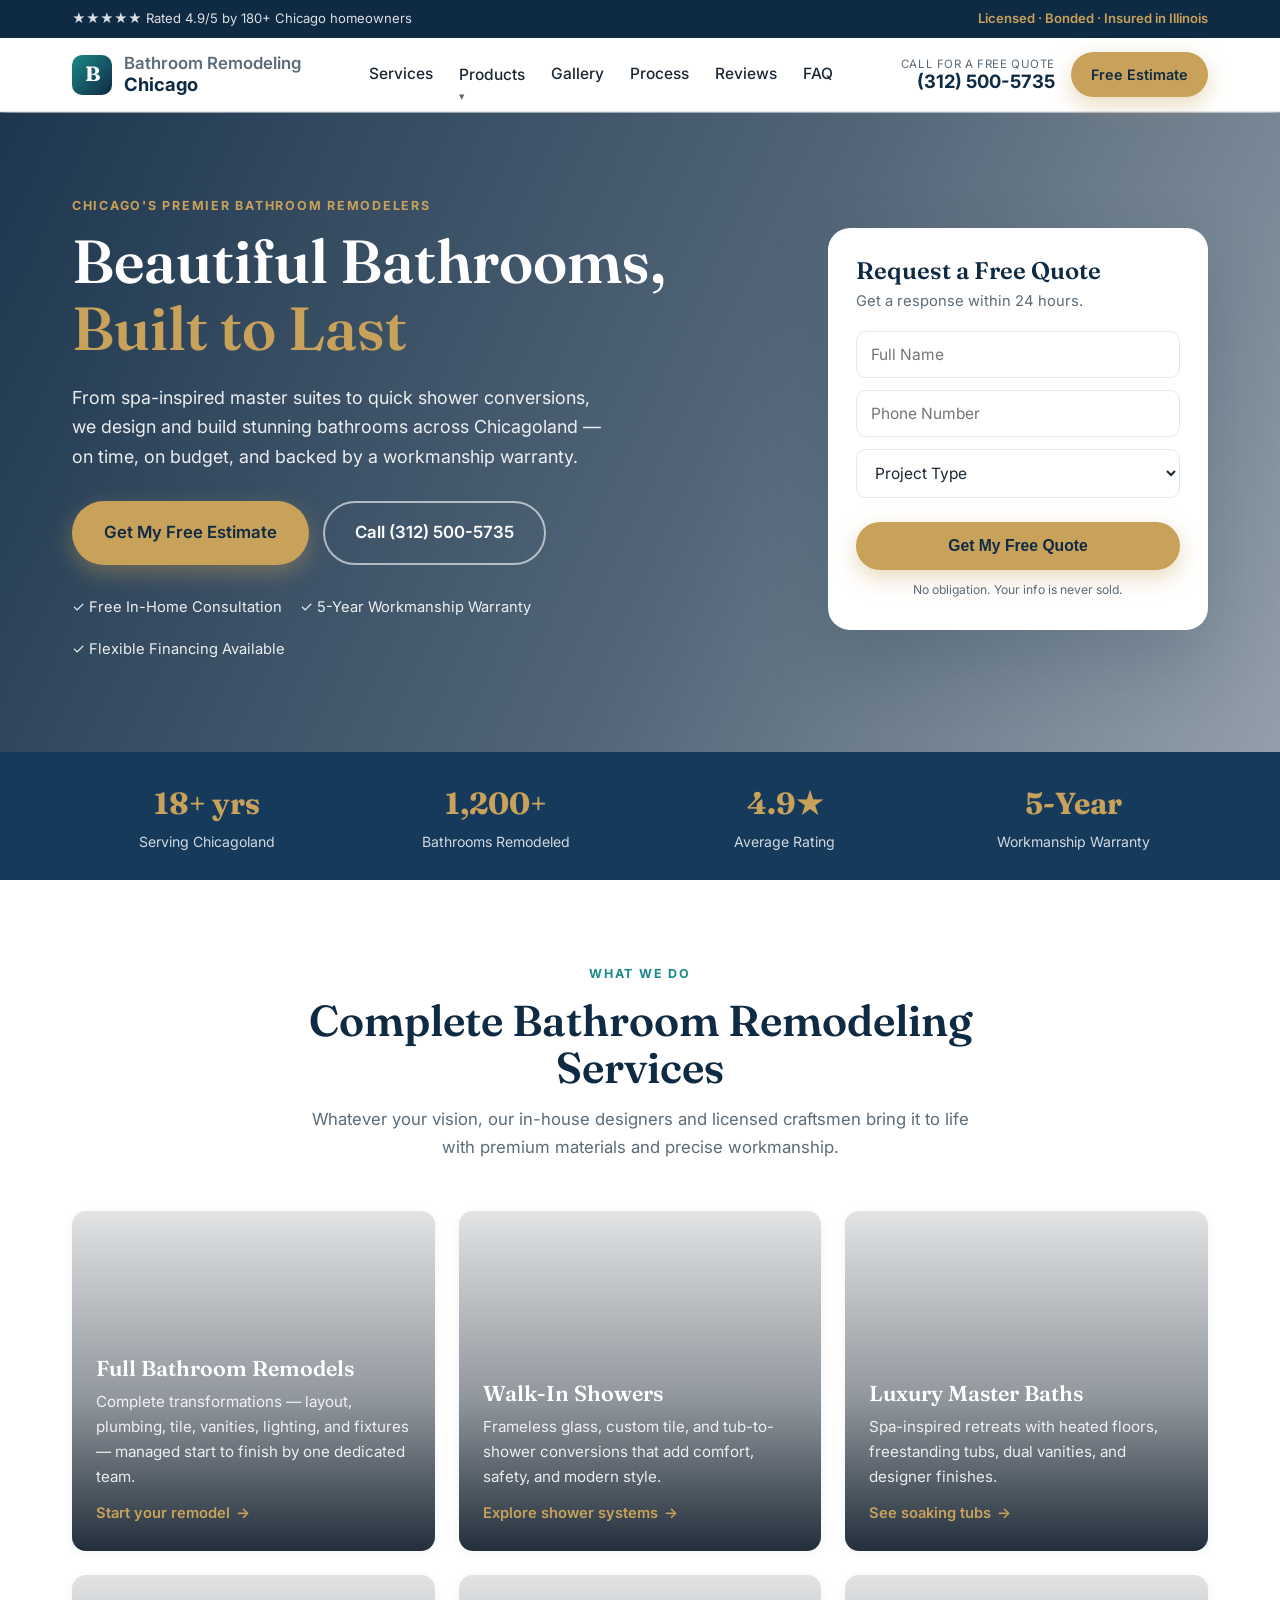
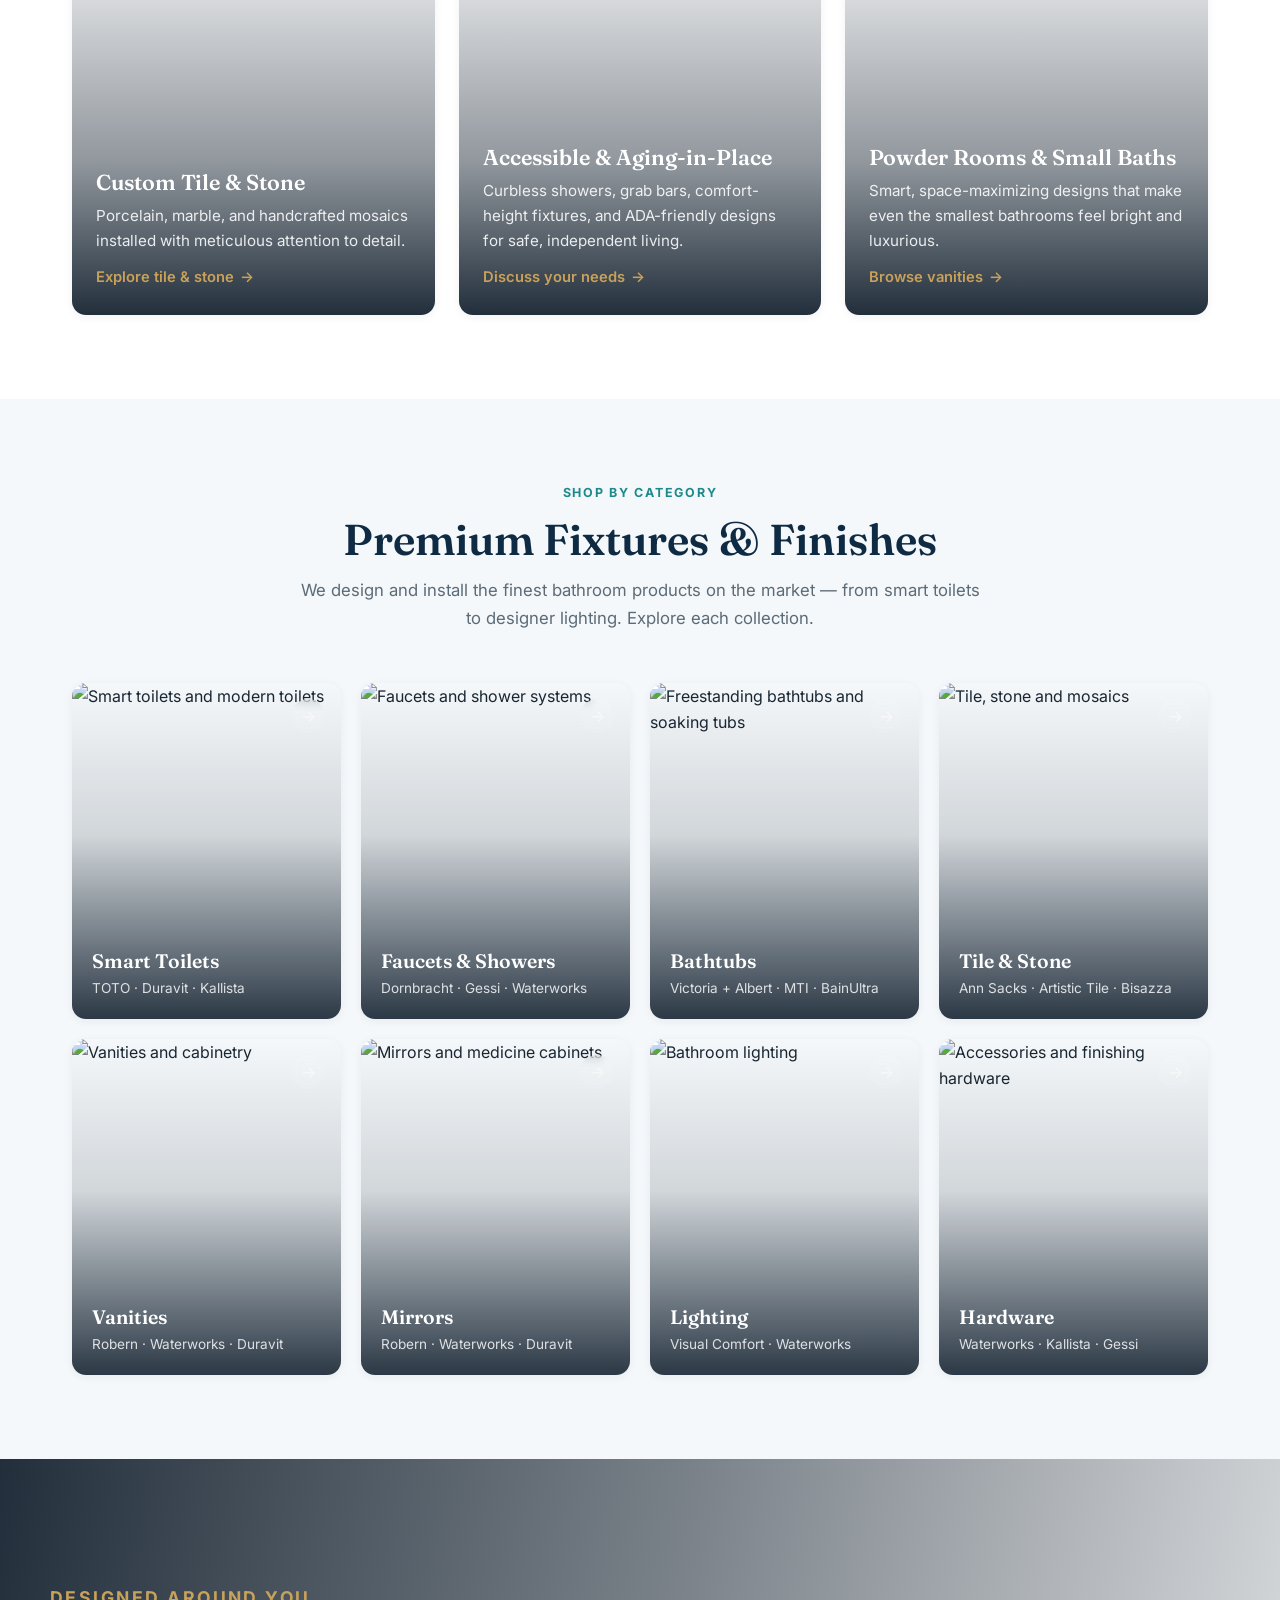
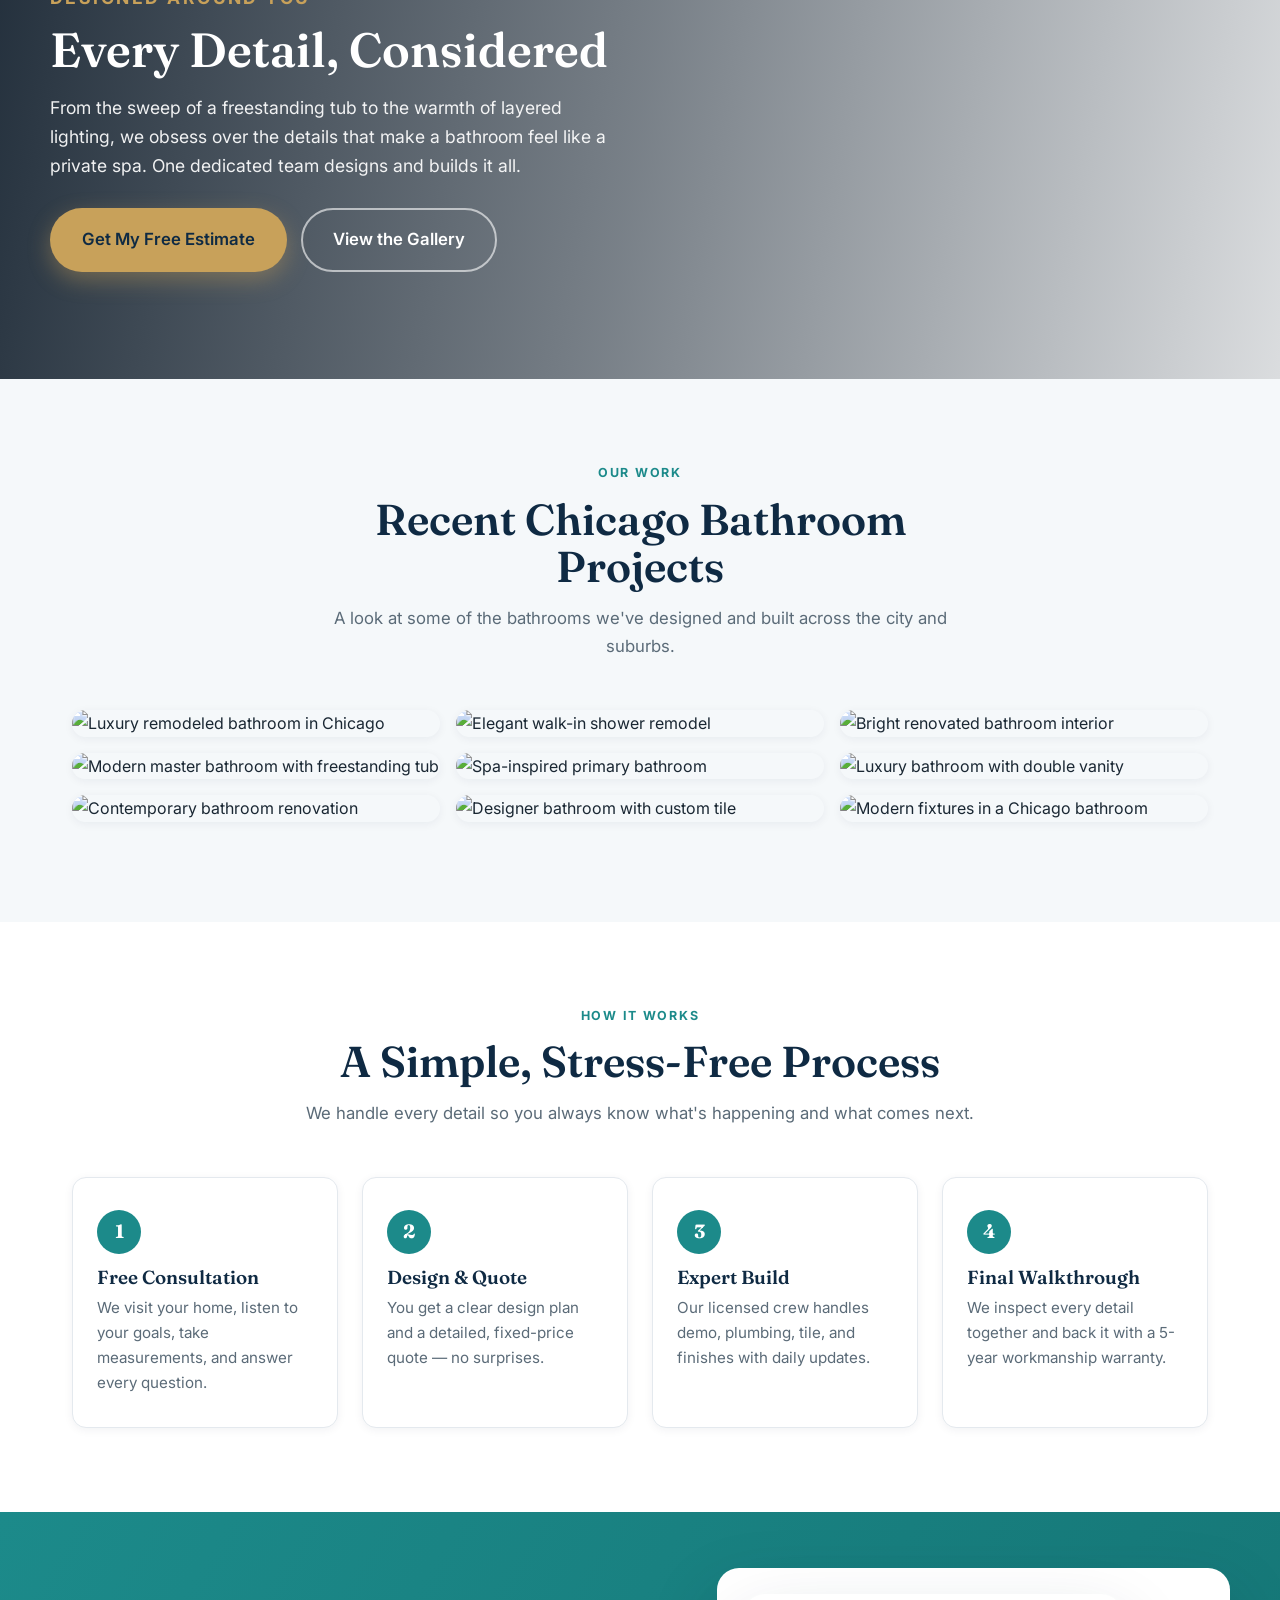
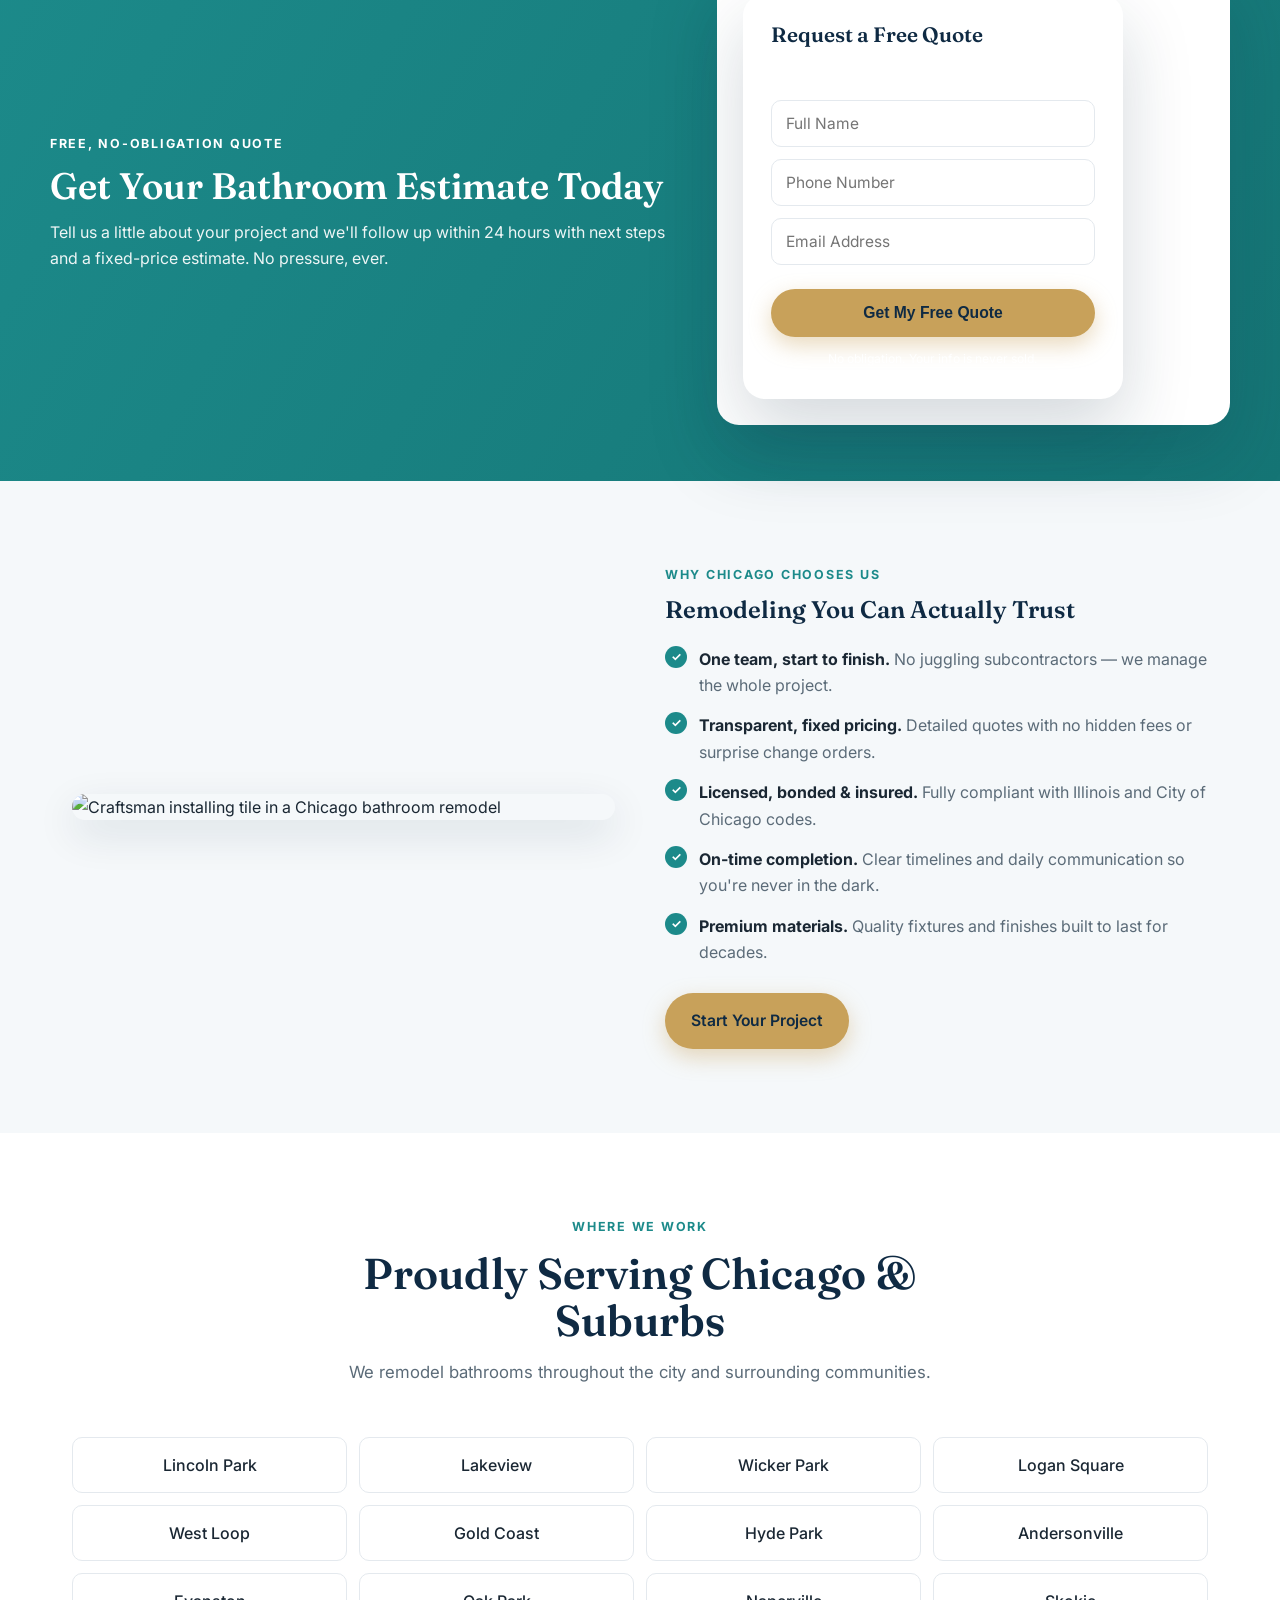
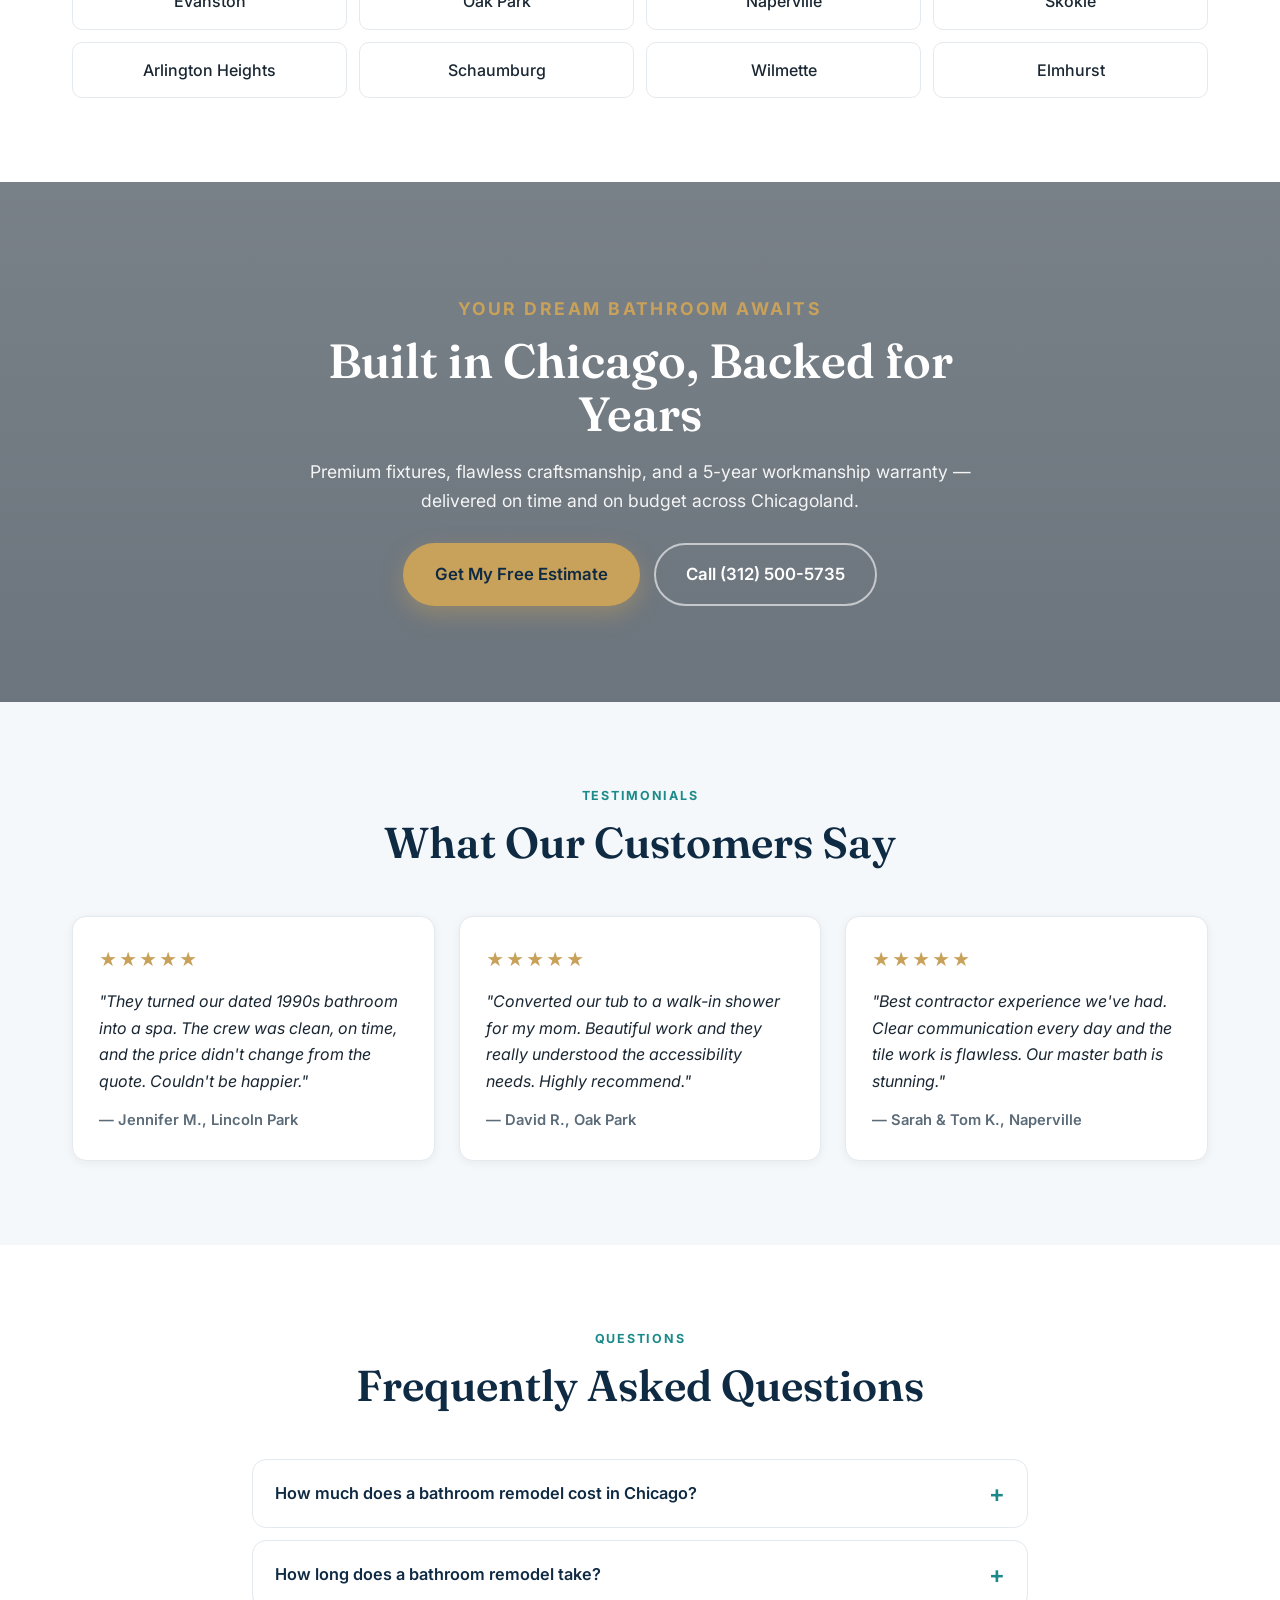
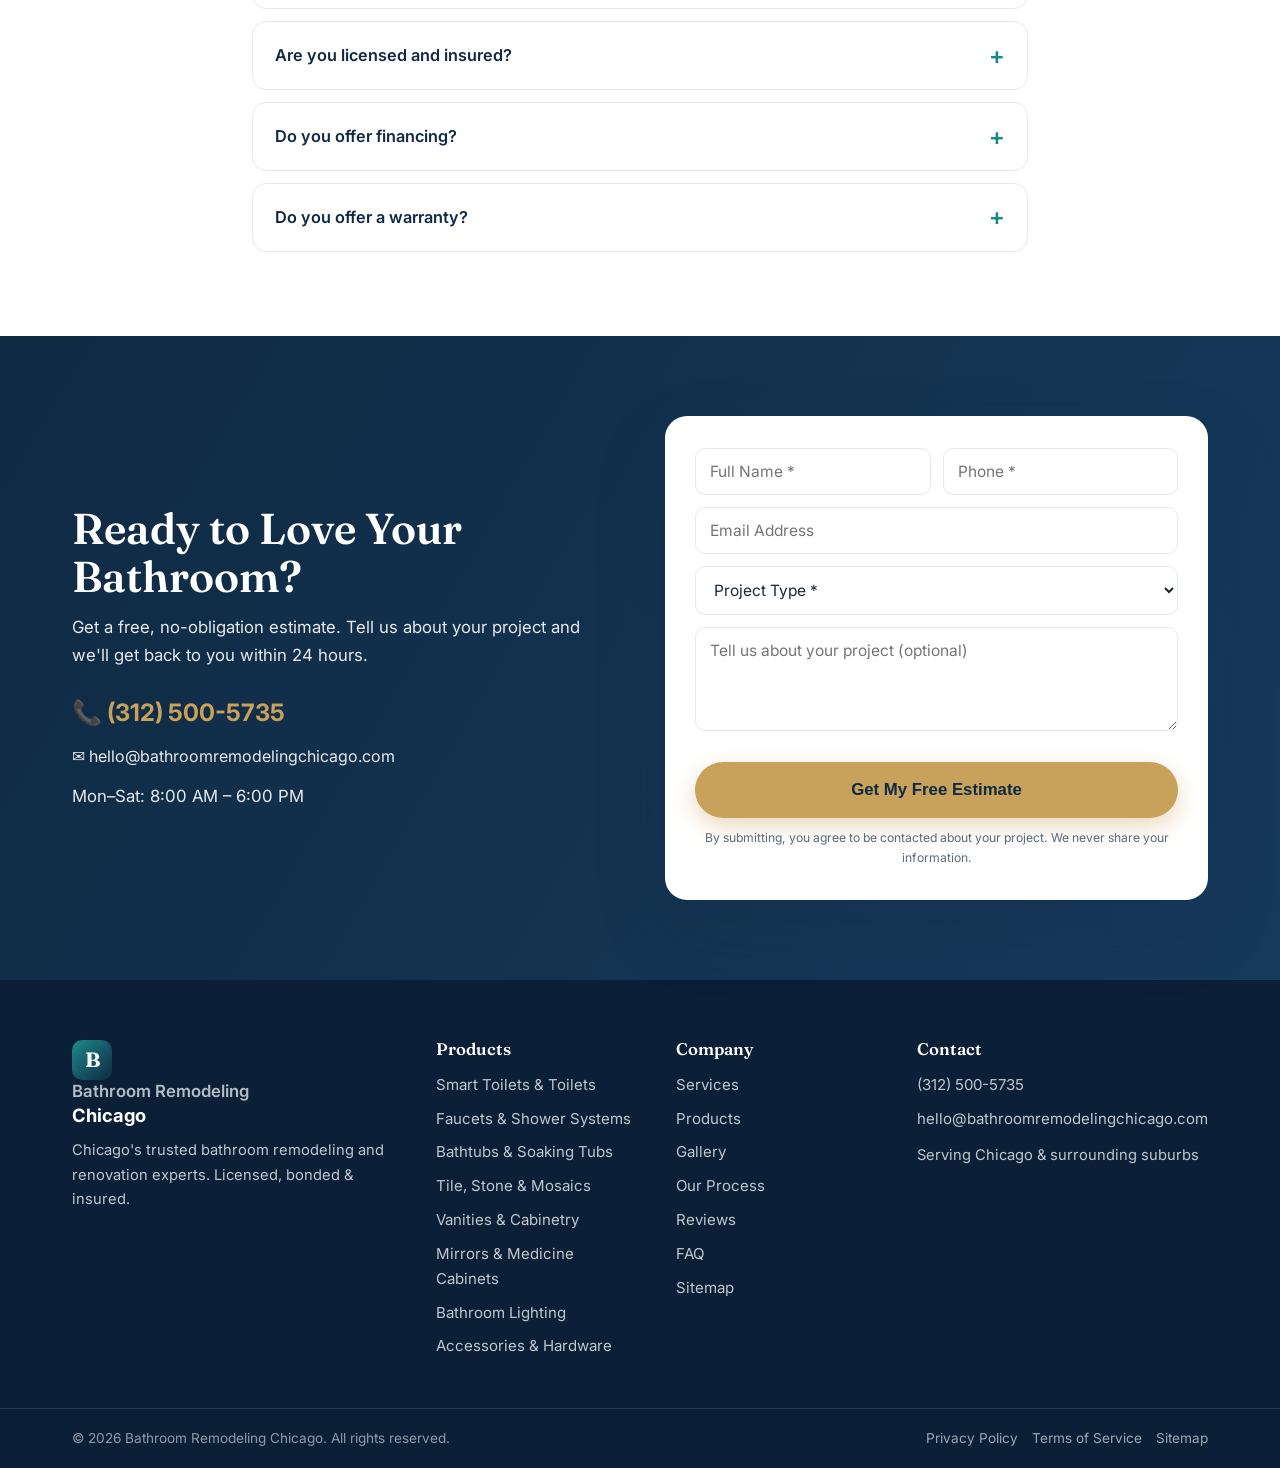
==== commit 0e214623: "Update phone number to 312-500-5735" ====
--- a/index.html
+++ b/index.html
@@ -1,6 +1,14 @@
 <!DOCTYPE html>
 <html lang="en">
 <head>
+  <!-- Google tag (gtag.js) -->
+  <script async src="https://www.googletagmanager.com/gtag/js?id=G-455H750ST5"></script>
+  <script>
+    window.dataLayer = window.dataLayer || [];
+    function gtag(){dataLayer.push(arguments);}
+    gtag('js', new Date());
+    gtag('config', 'G-455H750ST5');
+  </script>
   <meta charset="UTF-8" />
   <meta name="viewport" content="width=device-width, initial-scale=1.0" />
   <title>Bathroom Remodeling Chicago | Expert Bathroom Renovations & Design</title>
@@ -30,7 +38,7 @@
     "name": "Bathroom Remodeling Chicago",
     "image": "https://images.unsplash.com/photo-1620626011761-996317b8d101?auto=format&fit=crop&w=1200&q=80",
     "url": "https://bathroomremodelingchicago.com",
-    "telephone": "+1-312-555-0199",
+    "telephone": "+1-312-500-5735",
     "priceRange": "$$",
     "address": {
       "@type": "PostalAddress",
@@ -92,9 +100,9 @@
         <a href="#faq">FAQ</a>
       </nav>
       <div class="header__cta">
-        <a href="tel:+13125550199" class="phone-link">
+        <a href="tel:+13125005735" class="phone-link">
           <span class="phone-link__label">Call for a Free Quote</span>
-          <span class="phone-link__number">(312) 555-0199</span>
+          <span class="phone-link__number">(312) 500-5735</span>
         </a>
         <a href="#contact" class="btn btn--primary btn--sm">Free Estimate</a>
       </div>
@@ -118,7 +126,7 @@
         </p>
         <div class="hero__actions">
           <a href="#contact" class="btn btn--primary btn--lg">Get My Free Estimate</a>
-          <a href="tel:+13125550199" class="btn btn--ghost btn--lg">Call (312) 555-0199</a>
+          <a href="tel:+13125005735" class="btn btn--ghost btn--lg">Call (312) 500-5735</a>
         </div>
         <ul class="hero__badges">
           <li>✓ Free In-Home Consultation</li>
@@ -418,7 +426,7 @@
         <p>Premium fixtures, flawless craftsmanship, and a 5-year workmanship warranty — delivered on time and on budget across Chicagoland.</p>
         <div class="showcase__actions">
           <a href="#contact" class="btn btn--primary btn--lg">Get My Free Estimate</a>
-          <a href="tel:+13125550199" class="btn btn--ghost btn--lg">Call (312) 555-0199</a>
+          <a href="tel:+13125005735" class="btn btn--ghost btn--lg">Call (312) 500-5735</a>
         </div>
       </div>
     </div>
@@ -490,7 +498,7 @@
         <h2>Ready to Love Your Bathroom?</h2>
         <p>Get a free, no-obligation estimate. Tell us about your project and we'll get back to you within 24 hours.</p>
         <div class="cta__contacts">
-          <a href="tel:+13125550199" class="cta__phone">📞 (312) 555-0199</a>
+          <a href="tel:+13125005735" class="cta__phone">📞 (312) 500-5735</a>
           <a href="mailto:hello@bathroomremodelingchicago.com" class="cta__email">✉️ hello@bathroomremodelingchicago.com</a>
         </div>
         <p class="cta__hours">Mon–Sat: 8:00 AM – 6:00 PM</p>
@@ -552,7 +560,7 @@
       </div>
       <div class="footer__col">
         <h4>Contact</h4>
-        <a href="tel:+13125550199">(312) 555-0199</a>
+        <a href="tel:+13125005735">(312) 500-5735</a>
         <a href="mailto:hello@bathroomremodelingchicago.com">hello@bathroomremodelingchicago.com</a>
         <p>Serving Chicago & surrounding suburbs</p>
       </div>
@@ -570,7 +578,7 @@
   </footer>
 
   <!-- Sticky mobile call bar -->
-  <a href="tel:+13125550199" class="mobile-call">📞 Call for a Free Quote</a>
+  <a href="tel:+13125005735" class="mobile-call">📞 Call for a Free Quote</a>
 
   <script src="gallery.js"></script>
 </body>
